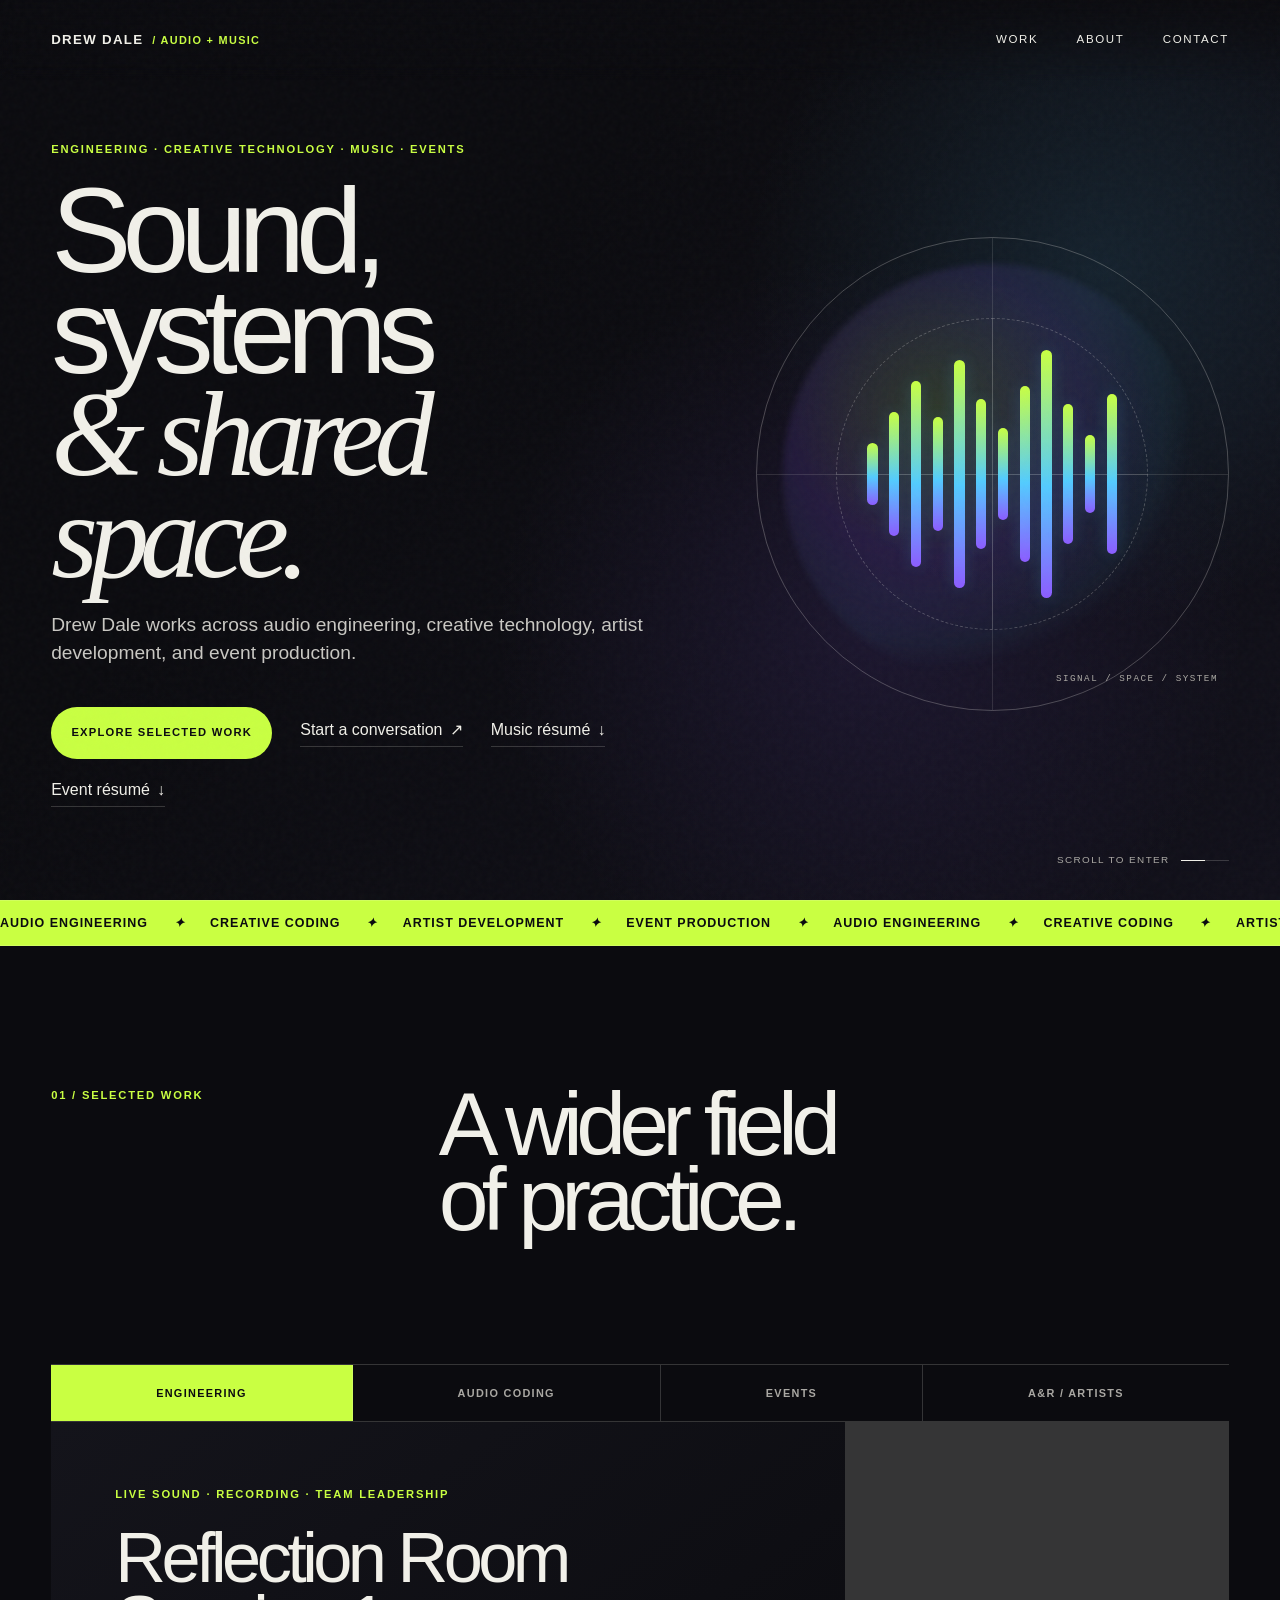
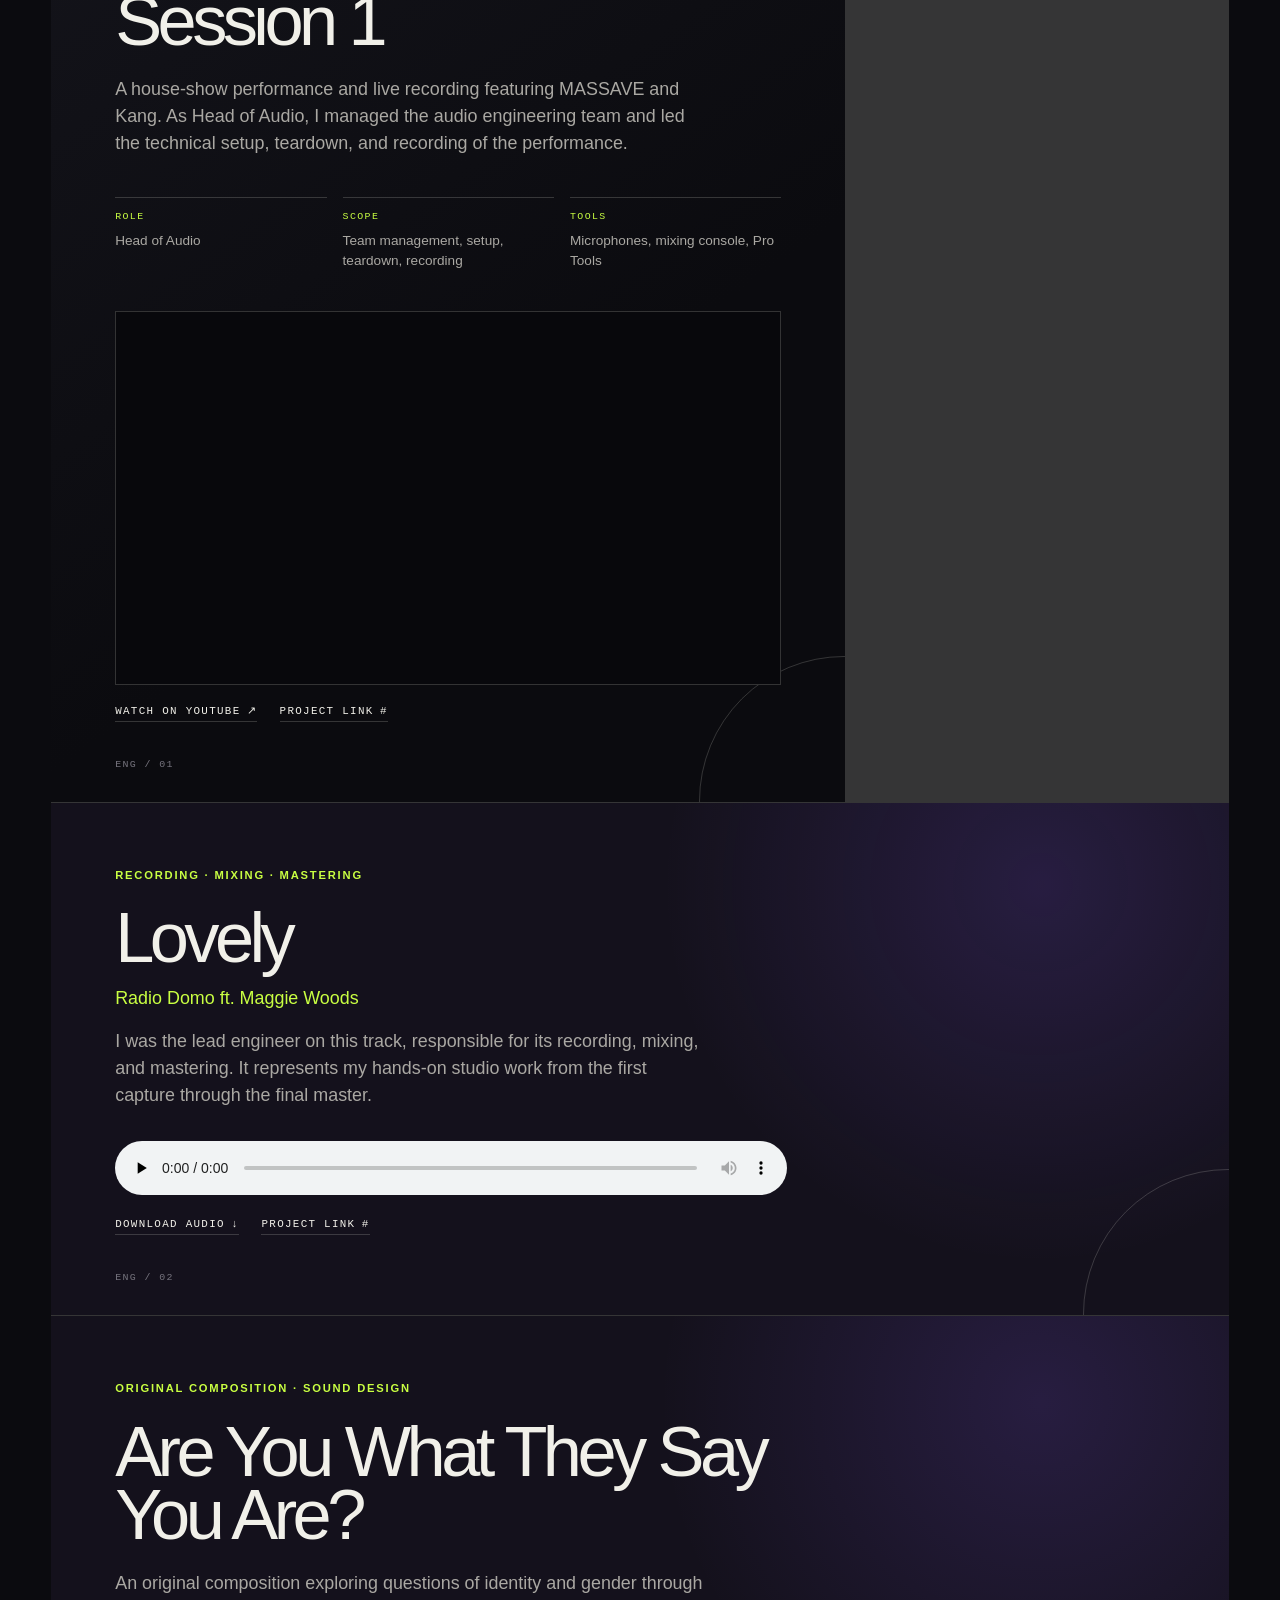
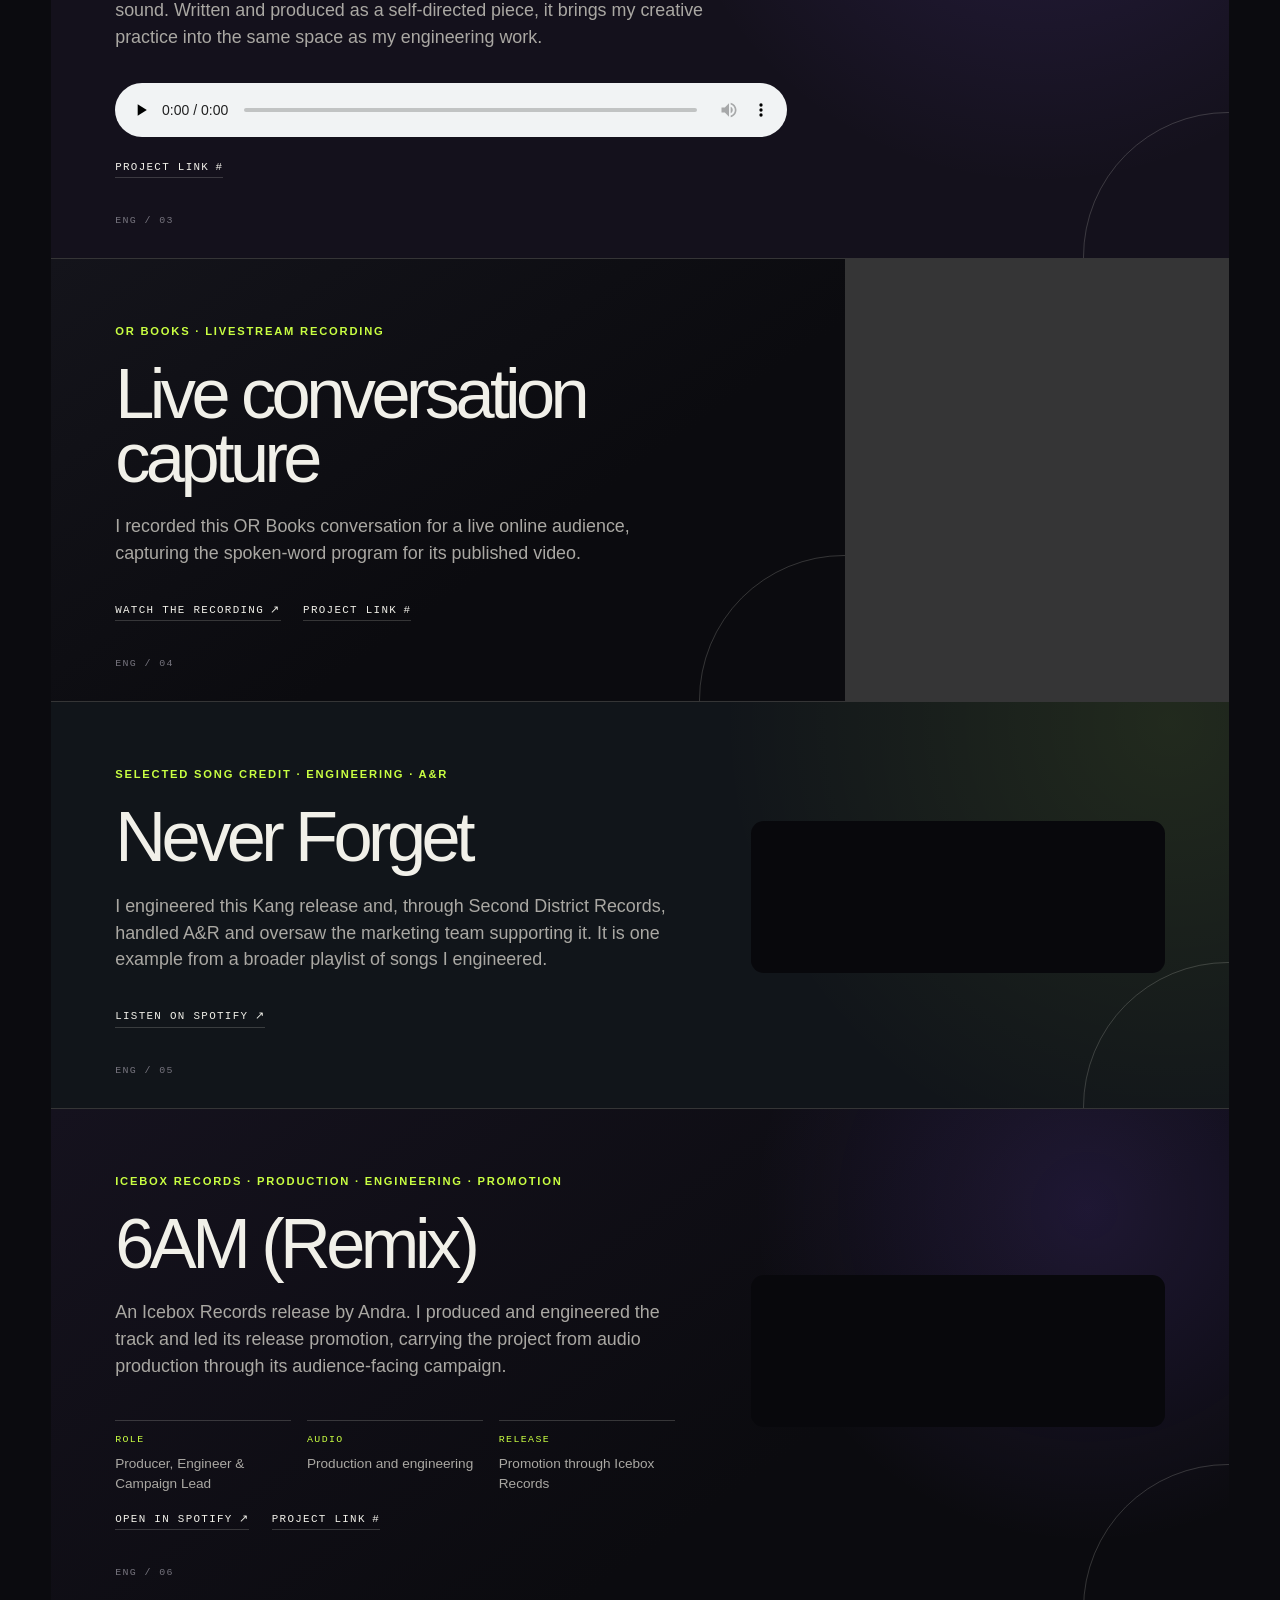
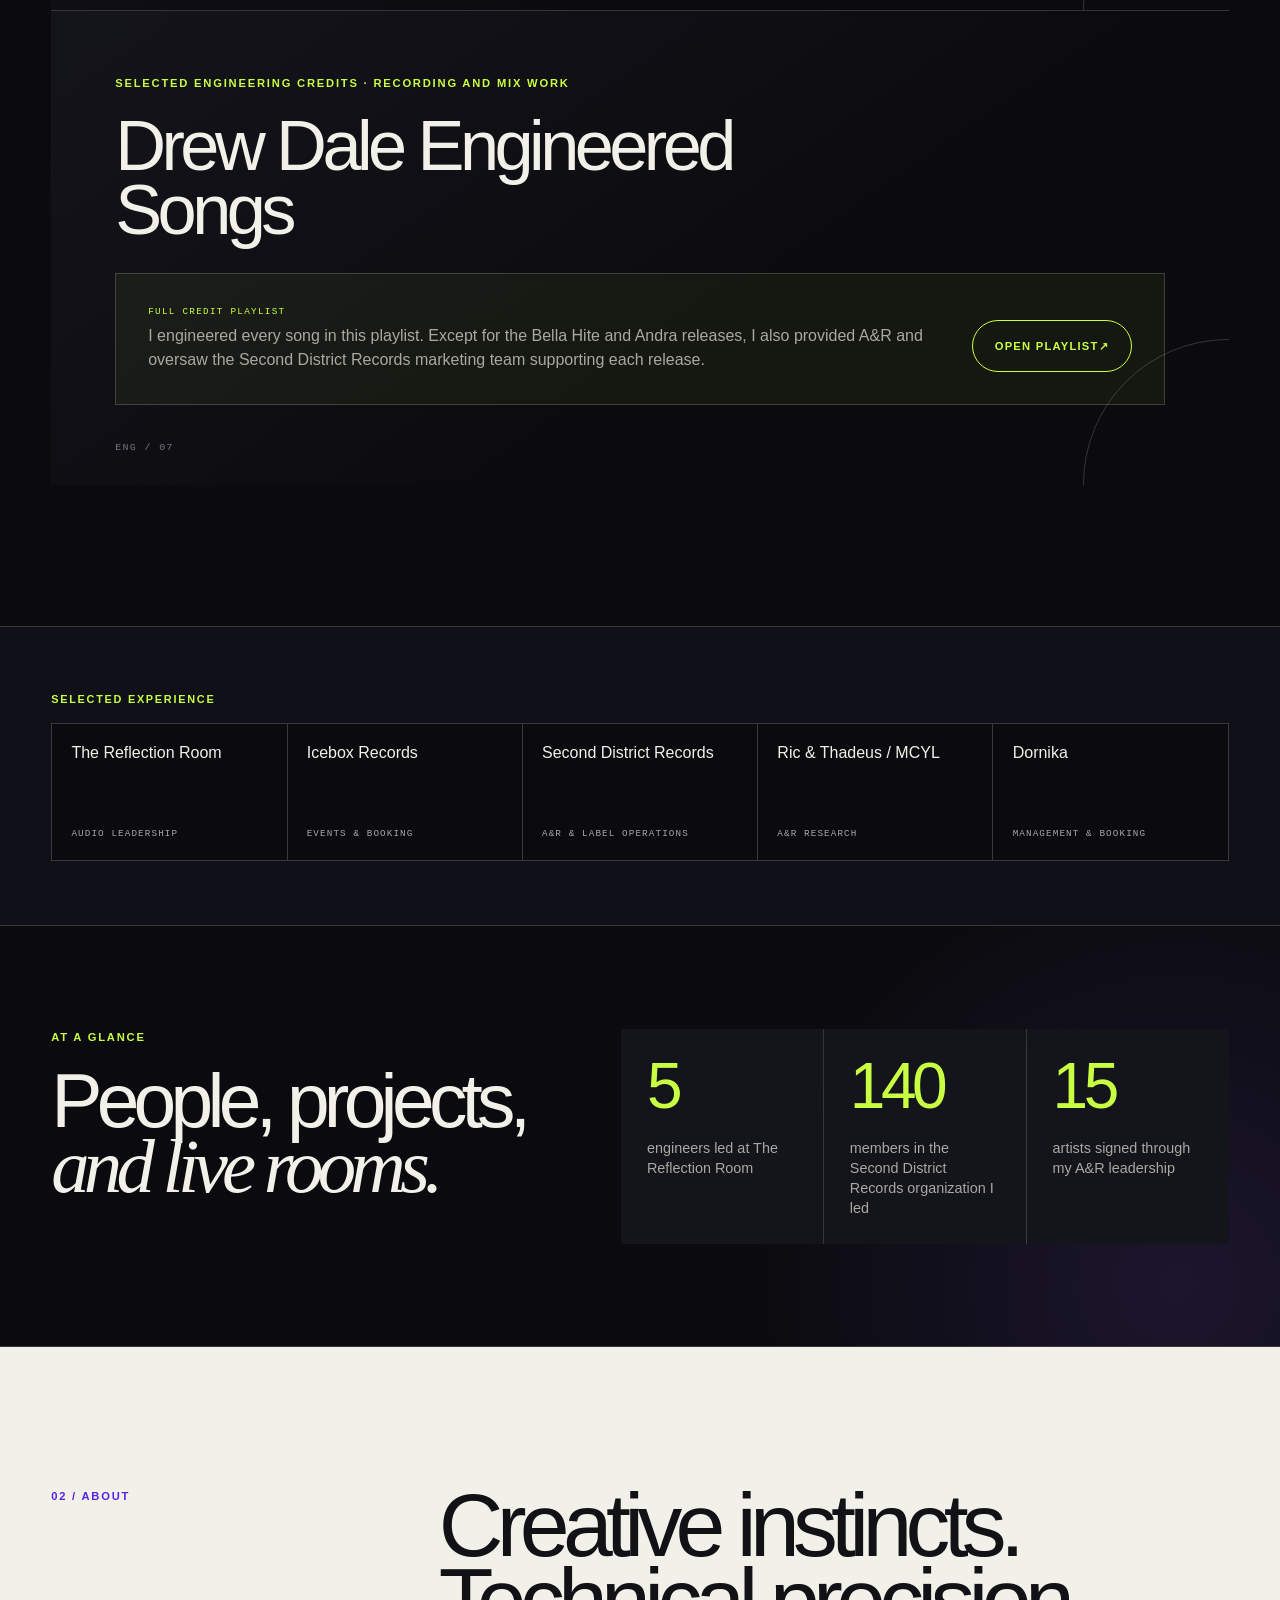
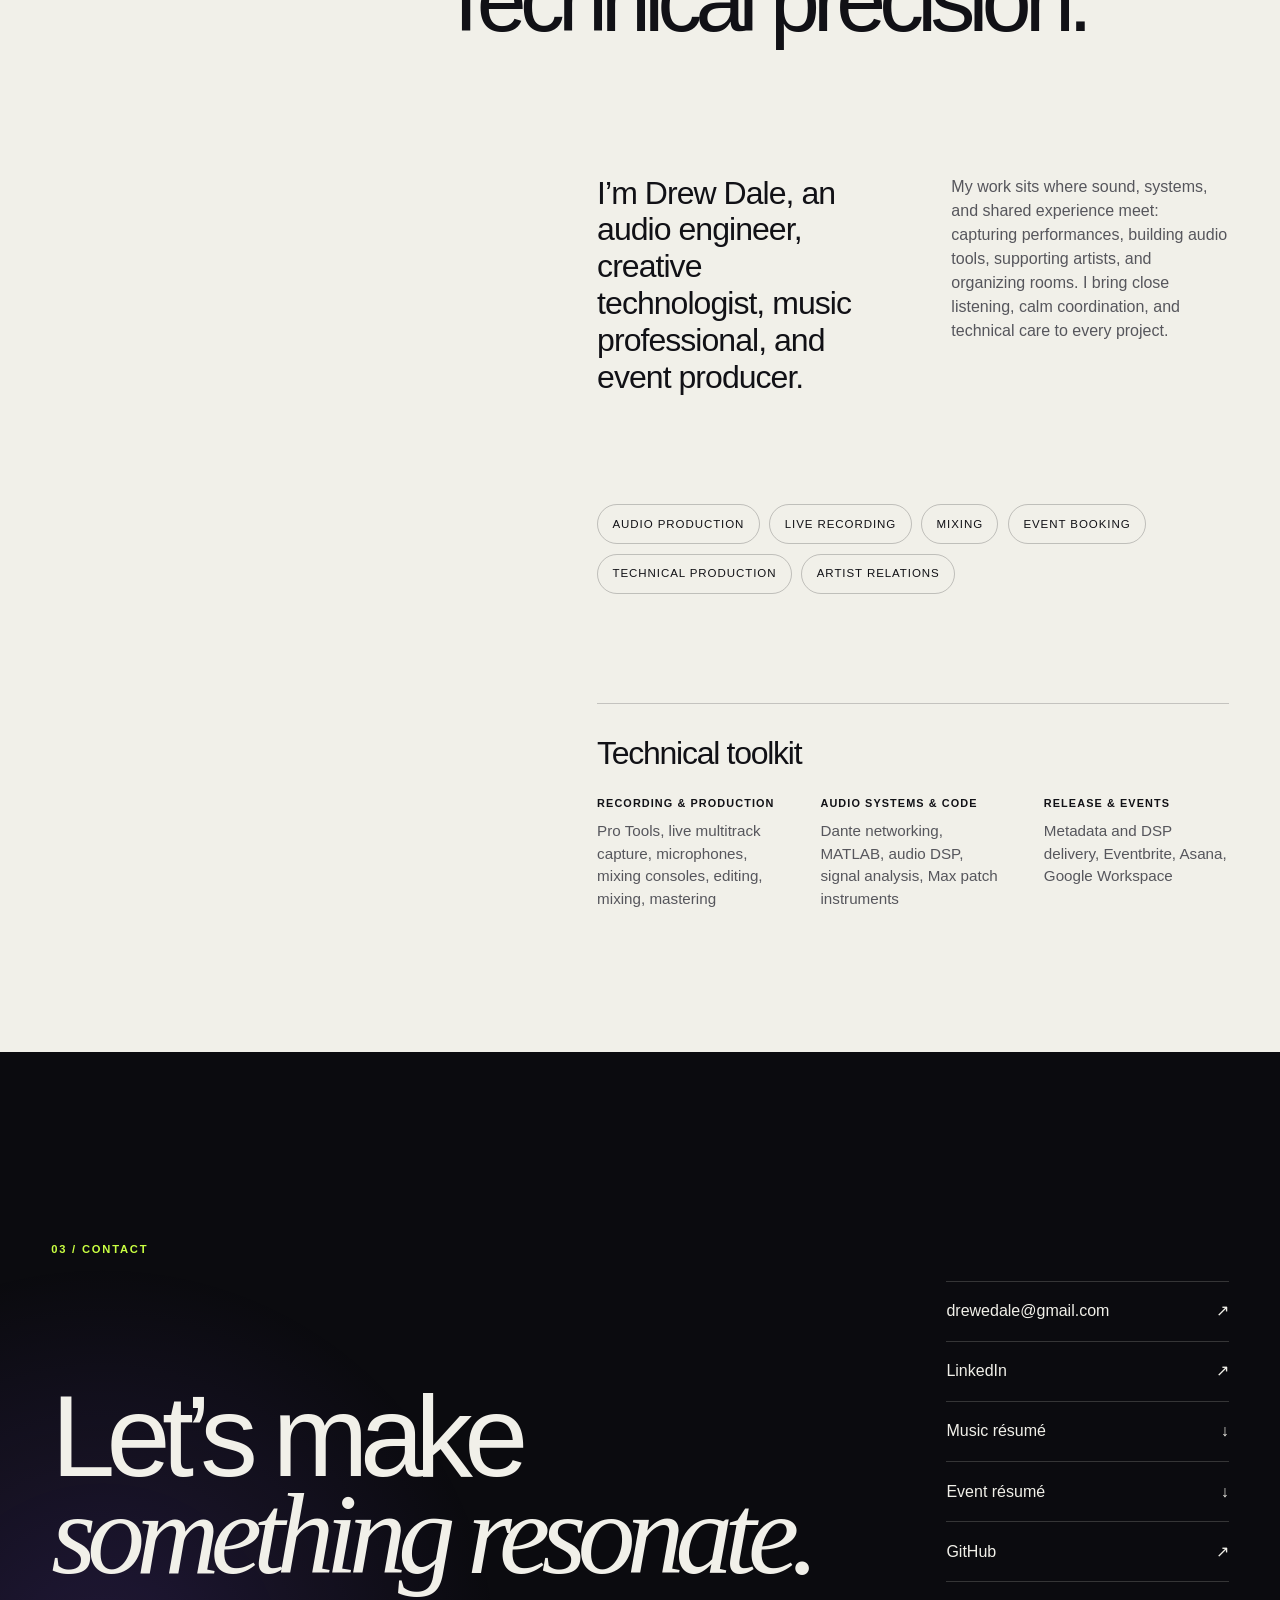
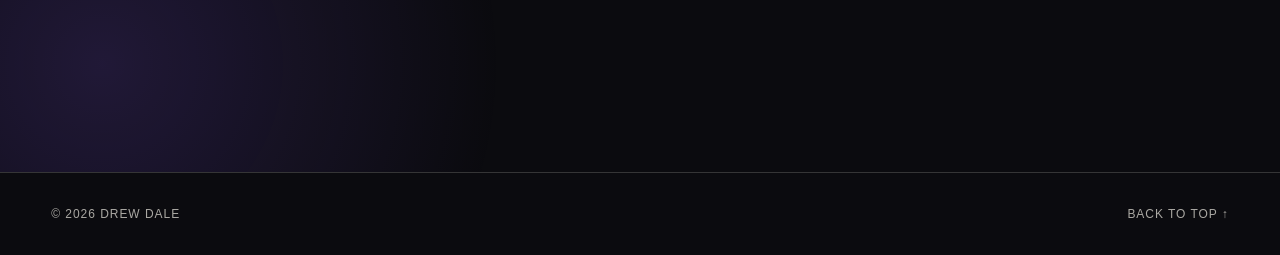
==== index.html @ 5e1ef05a "Feature FUSE Ensemble Max patch and relocate engineering playlist" ====
<!doctype html>
<html lang="en">
<head>
  <meta charset="utf-8">
  <meta name="viewport" content="width=device-width, initial-scale=1">
  <meta name="description" content="Drew Dale is an audio engineer, creative technologist, music professional, and event producer.">
  <meta name="theme-color" content="#0b0b0f">
  <title>Drew Dale — Audio Engineering, Creative Technology & Events</title>
  <link rel="stylesheet" href="style.css?v=9">
  <script src="script.js?v=2" defer></script>
</head>
<body>
  <a class="skip-link" href="#main">Skip to content</a>
  <div class="cursor-glow" aria-hidden="true"></div>

  <header class="site-header">
    <a class="wordmark" href="#top" aria-label="Drew Dale home">
      <span>DREW DALE</span>
      <small>/ AUDIO + MUSIC</small>
    </a>
    <button class="menu-toggle" type="button" aria-expanded="false" aria-controls="site-nav">Menu</button>
    <nav id="site-nav" aria-label="Main navigation">
      <a href="#work">Work</a>
      <a href="#about">About</a>
      <a href="#contact">Contact</a>
    </nav>
  </header>

  <main id="main">
    <section class="hero" id="top" aria-labelledby="hero-title">
      <div class="hero-copy">
        <p class="eyebrow">Engineering · Creative technology · Music · Events</p>
        <h1 id="hero-title">Sound, systems<br><em>& shared space.</em></h1>
        <p class="hero-intro">Drew Dale works across audio engineering, creative technology, artist development, and event production.</p>
        <div class="hero-actions">
          <a class="button button-primary" href="#work">Explore selected work</a>
          <a class="text-link" href="mailto:drewedale@gmail.com">Start a conversation <span aria-hidden="true">↗</span></a>
          <a class="text-link" href="assets/drew-dale-music-resume.pdf" download="Drew_Dale_Music_Resume.pdf">Music résumé <span aria-hidden="true">↓</span></a>
          <a class="text-link" href="assets/drew-dale-event-resume.pdf" download="Drew_Dale_Event_Resume.pdf">Event résumé <span aria-hidden="true">↓</span></a>
        </div>
      </div>

      <div class="hero-art" aria-hidden="true">
        <div class="scope-ring scope-ring-one"></div>
        <div class="scope-ring scope-ring-two"></div>
        <div class="waveform">
          <i style="--h: 24%"></i><i style="--h: 48%"></i><i style="--h: 72%"></i><i style="--h: 44%"></i>
          <i style="--h: 88%"></i><i style="--h: 58%"></i><i style="--h: 36%"></i><i style="--h: 68%"></i>
          <i style="--h: 96%"></i><i style="--h: 54%"></i><i style="--h: 30%"></i><i style="--h: 62%"></i>
        </div>
        <span class="scope-label">SIGNAL / SPACE / SYSTEM</span>
      </div>

      <div class="scroll-cue" aria-hidden="true">
        <span>Scroll to enter</span>
        <i></i>
      </div>
    </section>

    <section class="marquee" aria-label="Areas of practice">
      <div class="marquee-track">
        <span>Audio engineering</span><i>✦</i><span>Creative coding</span><i>✦</i><span>Artist development</span><i>✦</i><span>Event production</span><i>✦</i>
        <span aria-hidden="true">Audio engineering</span><i aria-hidden="true">✦</i><span aria-hidden="true">Creative coding</span><i aria-hidden="true">✦</i><span aria-hidden="true">Artist development</span><i aria-hidden="true">✦</i><span aria-hidden="true">Event production</span><i aria-hidden="true">✦</i>
      </div>
    </section>

    <section class="work section" id="work" aria-labelledby="work-title">
      <div class="section-heading reveal">
        <p class="section-number">01 / Selected work</p>
        <h2 id="work-title">A wider field<br>of practice.</h2>
      </div>

      <div class="work-browser reveal">
        <div class="work-tabs" role="tablist" aria-label="Portfolio categories">
          <button id="tab-engineering" role="tab" aria-selected="true" aria-controls="panel-engineering" tabindex="0" data-tab="engineering">Engineering</button>
          <button id="tab-coding" role="tab" aria-selected="false" aria-controls="panel-coding" tabindex="-1" data-tab="coding">Audio coding</button>
          <button id="tab-events" role="tab" aria-selected="false" aria-controls="panel-events" tabindex="-1" data-tab="events">Events</button>
          <button id="tab-artists" role="tab" aria-selected="false" aria-controls="panel-artists" tabindex="-1" data-tab="artists">A&amp;R / Artists</button>
        </div>

        <div class="work-panels">
          <div class="work-panel is-active" id="panel-engineering" role="tabpanel" aria-labelledby="tab-engineering" data-panel="engineering">
            <article class="work-card work-card-wide reflection-card" id="reflection-room">
              <div class="case-study-copy">
                <p class="project-meta">Live sound · Recording · Team leadership</p>
                <h3>Reflection Room Session 1</h3>
                <p>A house-show performance and live recording featuring MASSAVE and Kang. As Head of Audio, I managed the audio engineering team and led the technical setup, teardown, and recording of the performance.</p>
                <dl class="case-study-details">
                  <div>
                    <dt>Role</dt>
                    <dd>Head of Audio</dd>
                  </div>
                  <div>
                    <dt>Scope</dt>
                    <dd>Team management, setup, teardown, recording</dd>
                  </div>
                  <div>
                    <dt>Tools</dt>
                    <dd>Microphones, mixing console, Pro Tools</dd>
                  </div>
                </dl>
              </div>
              <div class="case-study-video">
                <iframe src="https://www.youtube-nocookie.com/embed/lUkuG640v24" title="Reflection Room Session 1 featuring MASSAVE and Kang" loading="lazy" allow="accelerometer; autoplay; clipboard-write; encrypted-media; gyroscope; picture-in-picture; web-share" referrerpolicy="strict-origin-when-cross-origin" allowfullscreen></iframe>
              </div>
              <div class="case-study-actions">
                <a class="case-study-link" href="https://www.youtube.com/watch?v=lUkuG640v24" target="_blank" rel="noreferrer">Watch on YouTube <span aria-hidden="true">↗</span></a>
                <a class="case-study-link project-permalink" href="#reflection-room">Project link <span aria-hidden="true">#</span></a>
              </div>
              <span class="card-code">ENG / 01</span>
            </article>
            <article class="work-card work-card-wide audio-feature" id="lovely-radio-domo">
              <div class="case-study-copy">
                <p class="project-meta">Recording · Mixing · Mastering</p>
                <h3>Lovely</h3>
                <p class="release-byline">Radio Domo ft. Maggie Woods</p>
                <p>I was the lead engineer on this track, responsible for its recording, mixing, and mastering. It represents my hands-on studio work from the first capture through the final master.</p>
                <audio controls preload="none" aria-label="Listen to Lovely by Radio Domo featuring Maggie Woods">
                  <source src="assets/lovely-radio-domo-ft-maggie-woods.mp3" type="audio/mpeg">
                  Your browser does not support the audio player.
                </audio>
                <div class="case-study-actions">
                  <a class="case-study-link" href="assets/lovely-radio-domo-ft-maggie-woods.mp3" download="Lovely - Radio Domo ft. Maggie Woods.mp3">Download audio <span aria-hidden="true">↓</span></a>
                  <a class="case-study-link project-permalink" href="#lovely-radio-domo">Project link <span aria-hidden="true">#</span></a>
                </div>
              </div>
              <span class="card-code">ENG / 02</span>
            </article>
            <article class="work-card work-card-wide audio-feature" id="are-you-what-they-say-you-are">
              <div class="case-study-copy">
                <p class="project-meta">Original composition · Sound design</p>
                <h3>Are You What They Say You Are?</h3>
                <p>An original composition exploring questions of identity and gender through sound. Written and produced as a self-directed piece, it brings my creative practice into the same space as my engineering work.</p>
                <audio controls preload="none" aria-label="Listen to Are You What They Say You Are?">
                  <source src="assets/are-you-what-they-say-you-are.mp3" type="audio/mpeg">
                  Your browser does not support the audio player.
                </audio>
              </div>
              <a class="case-study-link project-permalink" href="#are-you-what-they-say-you-are">Project link <span aria-hidden="true">#</span></a>
              <span class="card-code">ENG / 03</span>
            </article>
            <article class="work-card work-card-wide talk-card" id="or-books-live-talk">
              <p class="project-meta">OR Books · Livestream recording</p>
              <h3>Live conversation capture</h3>
              <p>I recorded this OR Books conversation for a live online audience, capturing the spoken-word program for its published video.</p>
              <div class="case-study-actions">
                <a class="case-study-link" href="https://www.youtube.com/watch?v=WOtMsjjXmps" target="_blank" rel="noreferrer">Watch the recording <span aria-hidden="true">↗</span></a>
                <a class="case-study-link project-permalink" href="#or-books-live-talk">Project link <span aria-hidden="true">#</span></a>
              </div>
              <span class="card-code">ENG / 04</span>
            </article>
            <article class="work-card work-card-wide release-case-study featured-engineering" id="never-forget-engineering">
              <div class="case-study-copy">
                <p class="project-meta">Selected song credit · Engineering · A&amp;R</p>
                <h3>Never Forget</h3>
                <p>I engineered this Kang release and, through Second District Records, handled A&amp;R and oversaw the marketing team supporting it. It is one example from a broader playlist of songs I engineered.</p>
                <div class="case-study-actions">
                  <a class="case-study-link" href="https://open.spotify.com/album/3JNQ9W77jWBeRXgm2zi19L" target="_blank" rel="noreferrer">Listen on Spotify <span aria-hidden="true">↗</span></a>
                </div>
              </div>
              <div class="release-media">
                <iframe class="spotify-embed" src="https://open.spotify.com/embed/album/3JNQ9W77jWBeRXgm2zi19L?utm_source=generator" title="Spotify player for Never Forget by Kang" width="100%" height="152" loading="lazy" allow="autoplay; clipboard-write; encrypted-media; fullscreen; picture-in-picture" allowfullscreen></iframe>
              </div>
              <span class="card-code">ENG / 05</span>
            </article>
            <article class="work-card work-card-wide release-case-study release-case-study--icebox" id="six-am-remix">
              <div class="case-study-copy">
                <p class="project-meta">Icebox Records · Production · Engineering · Promotion</p>
                <h3>6AM (Remix)</h3>
                <p>An Icebox Records release by Andra. I produced and engineered the track and led its release promotion, carrying the project from audio production through its audience-facing campaign.</p>
                <dl class="case-study-details">
                  <div>
                    <dt>Role</dt>
                    <dd>Producer, Engineer &amp; Campaign Lead</dd>
                  </div>
                  <div>
                    <dt>Audio</dt>
                    <dd>Production and engineering</dd>
                  </div>
                  <div>
                    <dt>Release</dt>
                    <dd>Promotion through Icebox Records</dd>
                  </div>
                </dl>
                <div class="case-study-actions">
                  <a class="case-study-link" href="https://open.spotify.com/track/5sXubuiJsOfsPEKRPsvcjN" target="_blank" rel="noreferrer">Open in Spotify <span aria-hidden="true">↗</span></a>
                  <a class="case-study-link project-permalink" href="#six-am-remix">Project link <span aria-hidden="true">#</span></a>
                </div>
              </div>
              <div class="release-media">
                <iframe class="spotify-embed" src="https://open.spotify.com/embed/track/5sXubuiJsOfsPEKRPsvcjN?utm_source=generator" title="Spotify player for 6AM (Remix) by Andra" width="100%" height="152" loading="lazy" allow="autoplay; clipboard-write; encrypted-media; fullscreen; picture-in-picture" allowfullscreen></iframe>
              </div>
              <span class="card-code">ENG / 06</span>
            </article>
            <article class="work-card work-card-wide playlist-feature" id="engineered-songs-playlist">
              <p class="project-meta">Selected engineering credits · Recording and mix work</p>
              <h3>Drew Dale Engineered Songs</h3>
              <div class="playlist-callout">
                <div>
                  <p class="release-type">Full credit playlist</p>
                  <p>I engineered every song in this playlist. Except for the Bella Hite and Andra releases, I also provided A&amp;R and oversaw the Second District Records marketing team supporting each release.</p>
                </div>
                <a class="button playlist-button" href="https://open.spotify.com/playlist/077dR9E3UKBlMTX1Ym7ZyZ" target="_blank" rel="noreferrer">Open playlist <span aria-hidden="true">↗</span></a>
              </div>
              <span class="card-code">ENG / 07</span>
            </article>
          </div>

          <div class="work-panel" id="panel-coding" role="tabpanel" aria-labelledby="tab-coding" data-panel="coding" hidden>
            <article class="work-card work-card-wide coding-card" id="concatenative-synthesis">
              <p class="project-meta">MATLAB · Digital signal processing · Experimental synthesis</p>
              <h3>Concatenative timbre synthesis</h3>
              <p>A prototype that segments source recordings into grains, compares Bark-spectrum and harmonic-ratio features with a target, then reassembles selected grains with overlap-add. The repository includes the original coursework and a documented revision; the revision has been reviewed but not run in MATLAB.</p>
              <div class="case-study-actions">
                <a class="case-study-link" href="https://github.com/drewedale/concatenative-timbre-synthesis" target="_blank" rel="noreferrer">View repository <span aria-hidden="true">↓</span></a>
                <a class="case-study-link project-permalink" href="#concatenative-synthesis">Project link <span aria-hidden="true">#</span></a>
              </div>
              <span class="card-code">CODE / 01</span>
            </article>
            <article class="work-card coding-secondary" id="matlab-audio-dsp">
              <p class="project-meta">MATLAB · Audio programming</p>
              <h3>Audio DSP experiments</h3>
              <p>Selected coursework functions for tone generation, hard clipping, FFT bin conversion, spectral centroid, and spectral spread, with a small demo using generated audio. Curated educational code, reviewed statically; the repository documents the examples and verification limits.</p>
              <a class="case-study-link" href="https://github.com/drewedale/matlab-audio-dsp-experiments" target="_blank" rel="noreferrer">View repository <span aria-hidden="true">↗</span></a>
              <span class="card-code">CODE / 02</span>
            </article>
            <article class="work-card work-card-wide coding-card max-performance" id="fauna-of-mirrors-iii">
              <div class="case-study-copy">
                <p class="project-meta">Max · Live performance systems · FUSE Ensemble</p>
                <h3>Fauna of Mirrors III</h3>
                <p>I designed a Max patch to extend FUSE Ensemble’s performance. It plays stereo tape to the main outputs while routing a synchronized click track to separate performer headphone outputs, supporting coordinated playback during the piece.</p>
                <dl class="case-study-details">
                  <div><dt>Contribution</dt><dd>Max patch design</dd></div>
                  <div><dt>Playback</dt><dd>Stereo tape and click track</dd></div>
                  <div><dt>Routing</dt><dd>Main stereo plus performer cues</dd></div>
                </dl>
              </div>
              <div class="case-study-video">
                <iframe src="https://www.youtube-nocookie.com/embed/QEQgvjx3O5k" title="Fauna of Mirrors III performed by FUSE Ensemble" loading="lazy" allow="accelerometer; autoplay; clipboard-write; encrypted-media; gyroscope; picture-in-picture; web-share" referrerpolicy="strict-origin-when-cross-origin" allowfullscreen></iframe>
              </div>
              <div class="case-study-actions">
                <a class="case-study-link" href="https://www.youtube.com/watch?v=QEQgvjx3O5k" target="_blank" rel="noreferrer">Watch performance <span aria-hidden="true">↗</span></a>
                <a class="case-study-link project-permalink" href="#fauna-of-mirrors-iii">Project link <span aria-hidden="true">#</span></a>
              </div>
              <span class="card-code">CODE / 03</span>
            </article>
            <article class="work-card coding-secondary" id="max-instruments">
              <p class="project-meta">Max · Interactive audio · Instrument design</p>
              <h3>Max patch instruments</h3>
              <p>I have built several custom instruments in Max, exploring interactive sound generation and performance controls. This work brings my sound design practice into software-based instrument design.</p>
              <span class="card-code">CODE / 04</span>
            </article>
            <article class="work-card coding-secondary coding-github" id="portfolio-source">
              <p class="project-meta">Web · Documentation · GitHub</p>
              <h3>This portfolio</h3>
              <p>The site’s HTML, CSS, and JavaScript are available in my public GitHub repository. It is a lightweight static project built for GitHub Pages.</p>
              <a class="case-study-link" href="https://github.com/drewedale/drewedale.github.io" target="_blank" rel="noreferrer">View repository <span aria-hidden="true">↗</span></a>
              <span class="card-code">CODE / 05</span>
            </article>
          </div>

          <div class="work-panel" id="panel-events" role="tabpanel" aria-labelledby="tab-events" data-panel="events" hidden>
            <article class="work-card work-card-wide event-case-study" id="night-with-dornika">
              <div class="case-study-copy">
                <p class="project-meta">Independent production · Artist management · February 1, 2026</p>
                <h3>A Night with Dornika</h3>
                <p>An independently produced live event at The Sultan Room in Brooklyn, developed through my management and booking work with Dornika. The three-act bill drew approximately 100 attendees. I booked the venue, managed the run of show and artist communications, handled promotion, created props, supported outfit styling, and performed a DJ set.</p>
                <dl class="case-study-details case-study-details--four">
                  <div>
                    <dt>Role</dt>
                    <dd>Producer, Booker &amp; DJ</dd>
                  </div>
                  <div>
                    <dt>Audience</dt>
                    <dd>Approximately 100 attendees</dd>
                  </div>
                  <div>
                    <dt>Lineup</dt>
                    <dd>Three billed acts</dd>
                  </div>
                  <div>
                    <dt>Scope</dt>
                    <dd>Booking, logistics, promotion, creative production</dd>
                  </div>
                </dl>
              </div>
              <div class="event-gallery event-gallery--dornika" aria-label="A Night with Dornika event images">
                <figure class="event-shot event-shot--flyer">
                  <img src="assets/night-with-dornika-flyer.webp" alt="Flyer for A Night with Dornika at The Sultan Room" width="1080" height="1440" loading="lazy" decoding="async">
                </figure>
                <figure class="event-shot event-shot--performance">
                  <img src="assets/night-with-dornika-performance.webp" alt="Dornika and performers onstage beneath green lighting" width="1800" height="1200" loading="lazy" decoding="async">
                </figure>
                <figure class="event-shot event-shot--dj">
                  <img src="assets/night-with-dornika-dj.webp" alt="Drew Dale performing a DJ set at A Night with Dornika" width="1200" height="1797" loading="lazy" decoding="async">
                </figure>
              </div>
              <a class="case-study-link project-permalink" href="#night-with-dornika">Project link <span aria-hidden="true">#</span></a>
              <span class="card-code">EVT / 01</span>
            </article>
            <article class="work-card work-card-wide event-case-study icebox-case-study" id="subzero-sessions">
              <div class="case-study-copy">
                <p class="project-meta">Icebox Records · Booking · Live production</p>
                <h3>Subzero Sessions:<br>Hell Freezing Over</h3>
                <p>A four-act Icebox Records event at Hell Phone that drew approximately 100 attendees. I booked the venue and the full lineup—Andra, ELLHTML., Tonton, and Oscillation B—performed at the event, and managed the logistics from advance planning through show night.</p>
                <dl class="case-study-details case-study-details--four">
                  <div>
                    <dt>Role</dt>
                    <dd>Producer, Booker &amp; Performer</dd>
                  </div>
                  <div>
                    <dt>Audience</dt>
                    <dd>Approximately 100 attendees</dd>
                  </div>
                  <div>
                    <dt>Lineup</dt>
                    <dd>Four billed acts</dd>
                  </div>
                  <div>
                    <dt>Scope</dt>
                    <dd>Venue and artist booking, advance and show logistics</dd>
                  </div>
                </dl>
              </div>
              <div class="event-gallery event-gallery--icebox" aria-label="Subzero Sessions: Hell Freezing Over event images">
                <div class="event-gallery-column">
                  <figure class="event-shot">
                    <img src="assets/icebox-hell-freezing-over-flyer.webp" alt="Flyer for Icebox Records presents Subzero Sessions: Hell Freezing Over at Hell Phone" width="1236" height="1600" loading="lazy" decoding="async">
                  </figure>
                  <figure class="event-shot">
                    <img src="assets/icebox-hell-freezing-over-booth.webp" alt="Drew Dale performing beside another artist under red light" width="1600" height="1600" loading="lazy" decoding="async">
                  </figure>
                </div>
                <div class="event-gallery-column">
                  <figure class="event-shot">
                    <img src="assets/icebox-hell-freezing-over-performance.webp" alt="Performer at Subzero Sessions beneath a disco ball and red lighting" width="844" height="1600" loading="lazy" decoding="async">
                  </figure>
                  <figure class="event-shot">
                    <img src="assets/icebox-hell-freezing-over-room.webp" alt="Audience gathered around the performance area at Hell Phone" width="1800" height="1199" loading="lazy" decoding="async">
                  </figure>
                </div>
                <div class="event-gallery-column">
                  <figure class="event-shot">
                    <img src="assets/icebox-hell-freezing-over-dj.webp" alt="Drew Dale performing a DJ set under red lighting" width="1132" height="1600" loading="lazy" decoding="async">
                  </figure>
                  <figure class="event-shot">
                    <img src="assets/icebox-hell-freezing-over-crowd.webp" alt="Crowd moving through red light during Subzero Sessions" width="1600" height="1600" loading="lazy" decoding="async">
                  </figure>
                </div>
              </div>
              <a class="case-study-link project-permalink" href="#subzero-sessions">Project link <span aria-hidden="true">#</span></a>
              <span class="card-code">EVT / 02</span>
            </article>
          </div>

          <div class="work-panel" id="panel-artists" role="tabpanel" aria-labelledby="tab-artists" data-panel="artists" hidden>
            <article class="work-card work-card-wide">
              <p class="project-meta">A&amp;R · Research · Release support</p>
              <h3>Ric &amp; Thadeus / MCYL</h3>
              <p>Music and collaborator research, artist outreach, metadata, marketing support, and delivery to streaming platforms for independent hip-hop artists.</p>
              <span class="card-code">A&amp;R / 01</span>
            </article>
            <article class="work-card">
              <p class="project-meta">Management · Booking · Live strategy</p>
              <h3>Dornika</h3>
              <p>Ongoing management and booking support shaped around Dornika’s creative direction, including venue outreach, live-event production, artist communication, and promotion.</p>
              <span class="card-code">ART / 02</span>
            </article>
            <article class="work-card work-card-wide release-case-study release-case-study--collection" id="second-district-releases">
              <div class="case-study-copy">
                <p class="project-meta">Second District Records · Label leadership · A&amp;R</p>
                <h3>Selected release projects</h3>
                <p>I managed the engineering, A&amp;R, and marketing teams that helped bring these projects to release through Second District Records. The label worked with artists through non-exclusive student-label agreements, so current streaming label metadata may differ from the original release partnership.</p>
                <dl class="case-study-details">
                  <div>
                    <dt>Role</dt>
                    <dd>President &amp; Head of A&amp;R</dd>
                  </div>
                  <div>
                    <dt>Teams</dt>
                    <dd>Engineering, A&amp;R, and marketing</dd>
                  </div>
                  <div>
                    <dt>Support</dt>
                    <dd>Project development and release execution</dd>
                  </div>
                </dl>
              </div>
              <div class="release-grid" aria-label="Second District Records selected releases">
                <article class="release-item">
                  <div class="release-item-heading">
                    <div>
                      <p class="release-type">Single</p>
                      <h4>Never Forget</h4>
                    </div>
                    <span>Kang</span>
                  </div>
                  <iframe class="spotify-embed" src="https://open.spotify.com/embed/album/3JNQ9W77jWBeRXgm2zi19L?utm_source=generator" title="Spotify player for Never Forget by Kang" width="100%" height="152" loading="lazy" allow="autoplay; clipboard-write; encrypted-media; fullscreen; picture-in-picture" allowfullscreen></iframe>
                  <a class="release-link" href="https://open.spotify.com/album/3JNQ9W77jWBeRXgm2zi19L" target="_blank" rel="noreferrer">Open in Spotify <span aria-hidden="true">↗</span></a>
                </article>
                <article class="release-item">
                  <div class="release-item-heading">
                    <div>
                      <p class="release-type">Single</p>
                      <h4>Microdose</h4>
                    </div>
                    <span>Jackson Laird</span>
                  </div>
                  <iframe class="spotify-embed" src="https://open.spotify.com/embed/track/2AFwAqheImJxyzIu8Dv0vE?utm_source=generator" title="Spotify player for Microdose by Jackson Laird" width="100%" height="152" loading="lazy" allow="autoplay; clipboard-write; encrypted-media; fullscreen; picture-in-picture" allowfullscreen></iframe>
                  <a class="release-link" href="https://open.spotify.com/track/2AFwAqheImJxyzIu8Dv0vE" target="_blank" rel="noreferrer">Open in Spotify <span aria-hidden="true">↗</span></a>
                </article>
              </div>
              <a class="case-study-link project-permalink" href="#second-district-releases">Project link <span aria-hidden="true">#</span></a>
              <span class="card-code">A&amp;R / 03</span>
            </article>
          </div>

        </div>
      </div>
    </section>

    <section class="experience-strip" aria-label="Selected experience">
      <p class="experience-label">Selected experience</p>
      <ul class="experience-list">
        <li><strong>The Reflection Room</strong><span>Audio leadership</span></li>
        <li><strong>Icebox Records</strong><span>Events &amp; booking</span></li>
        <li><strong>Second District Records</strong><span>A&amp;R &amp; label operations</span></li>
        <li><strong>Ric &amp; Thadeus / MCYL</strong><span>A&amp;R research</span></li>
        <li><strong>Dornika</strong><span>Management &amp; booking</span></li>
      </ul>
    </section>

    <section class="leadership-strip" aria-labelledby="leadership-title">
      <div class="leadership-heading">
        <p class="section-number">At a glance</p>
        <h2 id="leadership-title">People, projects,<br><em>and live rooms.</em></h2>
      </div>
      <dl class="leadership-stats">
        <div><dt>5</dt><dd>engineers led at The Reflection Room</dd></div>
        <div><dt>140</dt><dd>members in the Second District Records organization I led</dd></div>
        <div><dt>15</dt><dd>artists signed through my A&amp;R leadership</dd></div>
      </dl>
    </section>

    <section class="about section" id="about" aria-labelledby="about-title">
      <div class="about-grid">
        <div class="section-heading reveal">
          <p class="section-number">02 / About</p>
          <h2 id="about-title">Creative instincts.<br>Technical precision.</h2>
        </div>
        <div class="about-copy reveal">
          <p class="lead">I’m Drew Dale, an audio engineer, creative technologist, music professional, and event producer.</p>
          <p>My work sits where sound, systems, and shared experience meet: capturing performances, building audio tools, supporting artists, and organizing rooms. I bring close listening, calm coordination, and technical care to every project.</p>
          <div class="capabilities" aria-label="Capabilities">
            <span>Audio production</span>
            <span>Live recording</span>
            <span>Mixing</span>
            <span>Event booking</span>
            <span>Technical production</span>
            <span>Artist relations</span>
          </div>
          <div class="toolkit">
            <h3>Technical toolkit</h3>
            <dl>
              <div><dt>Recording &amp; production</dt><dd>Pro Tools, live multitrack capture, microphones, mixing consoles, editing, mixing, mastering</dd></div>
              <div><dt>Audio systems &amp; code</dt><dd>Dante networking, MATLAB, audio DSP, signal analysis, Max patch instruments</dd></div>
              <div><dt>Release &amp; events</dt><dd>Metadata and DSP delivery, Eventbrite, Asana, Google Workspace</dd></div>
            </dl>
          </div>
        </div>
      </div>
    </section>

    <section class="contact section" id="contact" aria-labelledby="contact-title">
      <p class="section-number reveal">03 / Contact</p>
      <div class="contact-layout reveal">
        <h2 id="contact-title">Let’s make<br><em>something resonate.</em></h2>
        <div class="contact-links">
          <a href="mailto:drewedale@gmail.com">drewedale@gmail.com <span aria-hidden="true">↗</span></a>
          <a href="https://www.linkedin.com/in/drew-dale-66a91a196/" target="_blank" rel="noreferrer">LinkedIn <span aria-hidden="true">↗</span></a>
          <a href="assets/drew-dale-music-resume.pdf" download="Drew_Dale_Music_Resume.pdf">Music résumé <span aria-hidden="true">↓</span></a>
          <a href="assets/drew-dale-event-resume.pdf" download="Drew_Dale_Event_Resume.pdf">Event résumé <span aria-hidden="true">↓</span></a>
          <a href="https://github.com/drewedale" target="_blank" rel="noreferrer">GitHub <span aria-hidden="true">↗</span></a>
        </div>
      </div>
    </section>
  </main>

  <footer>
    <p>© <span id="year">2026</span> Drew Dale</p>
    <a href="#top">Back to top ↑</a>
  </footer>
</body>
</html>
---- style.css ----
:root {
  --ink: #f1f0e9;
  --muted: #aaa8a3;
  --paper: #0b0b0f;
  --panel: #121219;
  --line: rgba(241, 240, 233, 0.18);
  --acid: #c9ff42;
  --violet: #8c5cff;
  --blue: #53ccff;
  --pad: clamp(1.25rem, 4vw, 4rem);
  --radius: 1.5rem;
}

* { box-sizing: border-box; }
html { scroll-behavior: smooth; }
body {
  margin: 0;
  background: var(--paper);
  color: var(--ink);
  font-family: "Helvetica Neue", Helvetica, Arial, sans-serif;
  font-size: 16px;
  line-height: 1.5;
  overflow-x: hidden;
}

body::before {
  content: "";
  position: fixed;
  inset: 0;
  pointer-events: none;
  z-index: 20;
  opacity: 0.035;
  background-image: url("data:image/svg+xml,%3Csvg viewBox='0 0 180 180' xmlns='http://www.w3.org/2000/svg'%3E%3Cfilter id='n'%3E%3CfeTurbulence type='fractalNoise' baseFrequency='.9' numOctaves='3' stitchTiles='stitch'/%3E%3C/filter%3E%3Crect width='100%25' height='100%25' filter='url(%23n)' opacity='.8'/%3E%3C/svg%3E");
}

a { color: inherit; }
img { display: block; max-width: 100%; }
button { font: inherit; }
::selection { background: var(--acid); color: #0b0b0f; }

.skip-link {
  position: fixed;
  top: 0.5rem;
  left: 0.5rem;
  z-index: 100;
  padding: 0.75rem 1rem;
  background: var(--acid);
  color: #000;
  transform: translateY(-150%);
}
.skip-link:focus { transform: none; }

.cursor-glow {
  position: fixed;
  width: 26rem;
  aspect-ratio: 1;
  border-radius: 50%;
  pointer-events: none;
  z-index: -1;
  background: radial-gradient(circle, rgba(140, 92, 255, 0.15), transparent 66%);
  transform: translate(-50%, -50%);
  transition: opacity 0.2s;
}

.site-header {
  position: fixed;
  inset: 0 0 auto 0;
  z-index: 10;
  display: flex;
  align-items: center;
  justify-content: space-between;
  height: 5rem;
  padding: 0 var(--pad);
  background: linear-gradient(to bottom, rgba(11, 11, 15, 0.92), rgba(11, 11, 15, 0));
  backdrop-filter: blur(8px);
}

.wordmark {
  display: flex;
  align-items: baseline;
  gap: 0.55rem;
  text-decoration: none;
  font-size: 0.83rem;
  font-weight: 700;
  letter-spacing: 0.1em;
}
.wordmark small { color: var(--acid); font-size: 0.68rem; }

nav { display: flex; gap: clamp(1.2rem, 3vw, 3rem); }
nav a,
.menu-toggle {
  border: 0;
  background: none;
  color: var(--ink);
  text-decoration: none;
  text-transform: uppercase;
  font-size: 0.72rem;
  letter-spacing: 0.14em;
}
nav a { position: relative; }
nav a::after {
  content: "";
  position: absolute;
  left: 0;
  right: 100%;
  bottom: -0.25rem;
  height: 1px;
  background: var(--acid);
  transition: right 0.25s ease;
}
nav a:hover::after,
nav a:focus-visible::after { right: 0; }
.menu-toggle { display: none; }

.hero {
  position: relative;
  min-height: 100svh;
  display: grid;
  grid-template-columns: minmax(0, 1.15fr) minmax(18rem, 0.85fr);
  align-items: center;
  gap: clamp(2rem, 5vw, 6rem);
  padding: 8rem var(--pad) 5rem;
  isolation: isolate;
}
.hero::before {
  content: "";
  position: absolute;
  inset: 0;
  z-index: -2;
  background:
    radial-gradient(circle at 86% 30%, rgba(83, 204, 255, 0.11), transparent 28%),
    radial-gradient(circle at 68% 70%, rgba(140, 92, 255, 0.11), transparent 35%),
    linear-gradient(135deg, #0b0b0f 35%, #11101a 100%);
}

.eyebrow,
.section-number,
.project-meta {
  margin: 0 0 1.4rem;
  color: var(--acid);
  text-transform: uppercase;
  letter-spacing: 0.16em;
  font-size: 0.7rem;
  font-weight: 700;
}

h1, h2, h3, p { margin-top: 0; }
h1,
h2 {
  margin-bottom: 1.5rem;
  font-size: clamp(3.8rem, 9.4vw, 9.3rem);
  line-height: 0.84;
  letter-spacing: -0.075em;
  font-weight: 500;
}
h1 em,
h2 em {
  font-family: Georgia, "Times New Roman", serif;
  font-weight: 400;
}
.hero-intro {
  max-width: 38rem;
  color: #c9c8c3;
  font-size: clamp(1rem, 1.5vw, 1.28rem);
}
.hero-intro strong { color: var(--ink); }
.hero-actions { display: flex; flex-wrap: wrap; align-items: center; gap: 1.2rem 1.75rem; margin-top: 2.4rem; }

.button {
  display: inline-flex;
  align-items: center;
  justify-content: center;
  min-height: 3.25rem;
  padding: 0.75rem 1.2rem;
  border: 1px solid transparent;
  border-radius: 999px;
  text-decoration: none;
  text-transform: uppercase;
  letter-spacing: 0.11em;
  font-size: 0.7rem;
  font-weight: 800;
}
.button-primary { background: var(--acid); color: #0b0b0f; }
.button-primary:hover { background: var(--ink); }
.text-link {
  display: inline-flex;
  gap: 0.45rem;
  align-items: center;
  text-decoration: none;
  border-bottom: 1px solid var(--line);
  padding-bottom: 0.25rem;
}
.text-link span { transition: transform 0.2s ease; }
.text-link:hover span { transform: translate(0.18rem, -0.18rem); }

.hero-art {
  position: relative;
  display: grid;
  place-items: center;
  width: min(38rem, 42vw);
  aspect-ratio: 1;
  justify-self: center;
}
.hero-art::before {
  content: "";
  position: absolute;
  inset: 11%;
  border-radius: 50%;
  background: radial-gradient(circle at 36% 35%, rgba(201, 255, 66, 0.14), rgba(140, 92, 255, 0.12) 38%, rgba(83, 204, 255, 0.05) 60%, transparent 68%);
  filter: blur(3px);
}
.scope-ring {
  position: absolute;
  border: 1px solid rgba(241, 240, 233, 0.25);
  border-radius: 50%;
}
.scope-ring::before,
.scope-ring::after {
  content: "";
  position: absolute;
  background: rgba(241, 240, 233, 0.12);
}
.scope-ring::before { left: 50%; top: 0; bottom: 0; width: 1px; }
.scope-ring::after { top: 50%; left: 0; right: 0; height: 1px; }
.scope-ring-one { inset: 6%; animation: spin 22s linear infinite; }
.scope-ring-two { inset: 21%; border-style: dashed; animation: spin-reverse 16s linear infinite; }
.waveform {
  position: relative;
  z-index: 2;
  display: flex;
  align-items: center;
  justify-content: center;
  gap: clamp(0.35rem, 0.9vw, 0.75rem);
  width: 76%;
  height: 48%;
}
.waveform i {
  width: clamp(0.35rem, 0.8vw, 0.65rem);
  height: var(--h);
  border-radius: 999px;
  background: linear-gradient(to bottom, var(--acid), var(--blue) 55%, var(--violet));
  box-shadow: 0 0 1rem rgba(83, 204, 255, 0.18);
  transform-origin: center;
  animation: level 2.2s ease-in-out infinite alternate;
}
.waveform i:nth-child(2n) { animation-delay: -0.7s; }
.waveform i:nth-child(3n) { animation-delay: -1.3s; }
.scope-label {
  position: absolute;
  right: 8%;
  bottom: 11%;
  color: var(--muted);
  font: 0.58rem/1.2 ui-monospace, SFMono-Regular, Menlo, monospace;
  letter-spacing: 0.16em;
}
.orbit {
  position: absolute;
  inset: 6%;
  border: 1px solid rgba(241, 240, 233, 0.23);
  border-radius: 50%;
}
.orbit::after {
  content: "";
  position: absolute;
  width: 0.55rem;
  aspect-ratio: 1;
  border-radius: 50%;
  background: var(--acid);
  box-shadow: 0 0 1rem var(--acid);
  left: calc(50% - 0.275rem);
  top: -0.275rem;
}
.orbit-one { animation: spin 13s linear infinite; }
.orbit-two { inset: 18%; transform: rotate(62deg); animation: spin-reverse 9s linear infinite; }
.orbit-two::after { background: var(--blue); box-shadow: 0 0 1rem var(--blue); }
.signal {
  position: absolute;
  width: 1px;
  height: 20%;
  background: linear-gradient(transparent, var(--violet), transparent);
}
.signal-one { left: 12%; top: 18%; transform: rotate(-35deg); }
.signal-two { right: 7%; bottom: 18%; transform: rotate(40deg); }

.scroll-cue {
  position: absolute;
  right: var(--pad);
  bottom: 2rem;
  display: flex;
  align-items: center;
  gap: 0.7rem;
  color: var(--muted);
  text-transform: uppercase;
  letter-spacing: 0.14em;
  font-size: 0.62rem;
}
.scroll-cue i { width: 3rem; height: 1px; background: var(--line); overflow: hidden; }
.scroll-cue i::after { content: ""; display: block; width: 50%; height: 100%; background: var(--ink); animation: cue 2s ease infinite; }

.marquee { overflow: hidden; border-block: 1px solid var(--line); background: var(--acid); color: #0b0b0f; }
.marquee-track {
  display: flex;
  width: max-content;
  gap: 1.6rem;
  align-items: center;
  padding: 0.8rem 0;
  text-transform: uppercase;
  letter-spacing: 0.08em;
  font-size: 0.78rem;
  font-weight: 800;
  animation: marquee 24s linear infinite;
}

.section { padding: clamp(6rem, 11vw, 10rem) var(--pad); }
.section-heading { display: grid; grid-template-columns: minmax(10rem, 0.45fr) 1fr; gap: 2rem; align-items: start; margin-bottom: clamp(4rem, 8vw, 8rem); }
.section-heading h2 { font-size: clamp(3rem, 7vw, 7rem); }

.project-list { border-top: 1px solid var(--line); }
.project {
  display: grid;
  grid-template-columns: 0.2fr 1fr 0.55fr;
  gap: 2rem;
  align-items: center;
  min-height: 25rem;
  padding: 3rem 0;
  border-bottom: 1px solid var(--line);
}
.project-featured { grid-template-columns: minmax(18rem, 0.9fr) 1fr; gap: clamp(2rem, 6vw, 7rem); min-height: 38rem; }
.project-visual {
  position: relative;
  display: grid;
  place-items: center;
  min-height: 31rem;
  overflow: hidden;
  border-radius: var(--radius);
  background:
    linear-gradient(135deg, rgba(201, 255, 66, 0.2), transparent 40%),
    radial-gradient(circle at 70% 75%, #5f3eae, transparent 45%),
    #181923;
}
.project-visual::after {
  content: "";
  position: absolute;
  inset: 1rem;
  border: 1px solid rgba(255, 255, 255, 0.2);
  border-radius: calc(var(--radius) - 0.5rem);
}
.project-visual img { position: relative; z-index: 2; width: min(70%, 23rem); transform: rotate(-5deg); transition: transform 0.6s cubic-bezier(.2,.8,.2,1); }
.project-visual:hover img { transform: rotate(2deg) scale(1.04); }
.project-visual span { position: absolute; z-index: 3; left: 2rem; bottom: 1.8rem; text-transform: uppercase; letter-spacing: 0.14em; font-size: 0.62rem; }
.mini-disc { position: absolute; width: 80%; aspect-ratio: 1; border-radius: 50%; border: 1px solid rgba(255,255,255,.2); box-shadow: inset 0 0 5rem rgba(83,204,255,.12); }
.project-copy { max-width: 42rem; }
.project-copy h3 { margin-bottom: 1.2rem; font-size: clamp(2.2rem, 4vw, 4.4rem); line-height: 0.95; letter-spacing: -0.055em; font-weight: 500; }
.project-copy > p:not(.project-meta) { color: var(--muted); font-size: clamp(1rem, 1.4vw, 1.22rem); }
.project-index { align-self: start; color: var(--muted); font-size: 0.72rem; }
.project-mark { justify-self: end; color: transparent; -webkit-text-stroke: 1px rgba(241, 240, 233, 0.4); font-size: clamp(3rem, 6vw, 6.2rem); line-height: 0.75; letter-spacing: -0.07em; font-weight: 900; text-align: right; }

.work-browser { border-top: 1px solid var(--line); }
.work-tabs {
  display: flex;
  gap: 0;
  overflow-x: auto;
  border-bottom: 1px solid var(--line);
  scrollbar-width: thin;
}
.work-tabs button {
  flex: 1 0 auto;
  min-width: 9rem;
  padding: 1.25rem 1rem;
  border: 0;
  border-right: 1px solid var(--line);
  background: transparent;
  color: var(--muted);
  cursor: pointer;
  text-transform: uppercase;
  letter-spacing: 0.12em;
  font-size: 0.68rem;
  font-weight: 700;
  transition: background 0.2s ease, color 0.2s ease;
}
.work-tabs button:last-child { border-right: 0; }
.work-tabs button:hover { color: var(--ink); }
.work-tabs button[aria-selected="true"] { background: var(--acid); color: #0b0b0f; }
.work-tabs button:focus-visible { outline: 2px solid var(--blue); outline-offset: -3px; }

.work-panels { min-height: 34rem; }
.work-panel {
  display: grid;
  grid-template-columns: minmax(0, 1.35fr) minmax(16rem, 0.65fr);
  gap: 1px;
  background: var(--line);
}
.work-panel[hidden] { display: none; }
.work-card {
  position: relative;
  min-height: 32rem;
  padding: clamp(2rem, 5vw, 4.5rem);
  background: var(--paper);
  overflow: hidden;
}
.work-card::before {
  content: "";
  position: absolute;
  width: 18rem;
  aspect-ratio: 1;
  right: -9rem;
  bottom: -9rem;
  border: 1px solid var(--line);
  border-radius: 50%;
}
.work-card-wide { background: linear-gradient(145deg, #14141b, var(--paper) 62%); }
.work-card h3 { max-width: 44rem; margin: 0 0 1.5rem; font-size: clamp(2.7rem, 5.5vw, 6rem); line-height: 0.9; letter-spacing: -0.065em; font-weight: 500; }
.work-card > p:not(.project-meta),
.work-card > div > p:not(.project-meta) { max-width: 37rem; color: var(--muted); font-size: clamp(1rem, 1.4vw, 1.2rem); }
.card-code {
  position: absolute;
  left: clamp(2rem, 5vw, 4.5rem);
  bottom: 2rem;
  color: #77757f;
  font: 0.62rem/1 ui-monospace, SFMono-Regular, Menlo, monospace;
  letter-spacing: 0.14em;
}
.reflection-card {
  display: flex;
  flex-direction: column;
  min-height: 44rem;
  padding-bottom: 5rem;
}
.case-study-copy { position: relative; z-index: 1; }
.case-study-details {
  display: grid;
  grid-template-columns: repeat(3, minmax(0, 1fr));
  gap: 1rem;
  margin: 2.5rem 0 0;
}
.case-study-details--four { grid-template-columns: repeat(4, minmax(0, 1fr)); }
.case-study-details > div {
  padding-top: .8rem;
  border-top: 1px solid var(--line);
}
.case-study-details dt {
  color: var(--acid);
  text-transform: uppercase;
  font: .62rem/1.2 ui-monospace, SFMono-Regular, Menlo, monospace;
  letter-spacing: .14em;
}
.case-study-details dd {
  margin: .55rem 0 0;
  color: var(--muted);
  font-size: .85rem;
  line-height: 1.45;
}
.case-study-video {
  position: relative;
  z-index: 1;
  aspect-ratio: 16 / 9;
  margin-top: 2.5rem;
  overflow: hidden;
  border: 1px solid var(--line);
  background: #08080c;
}
.case-study-video iframe {
  width: 100%;
  height: 100%;
  border: 0;
}
.case-study-link {
  position: relative;
  z-index: 1;
  display: inline-flex;
  align-items: center;
  gap: .4rem;
  align-self: flex-start;
  margin-top: 1.2rem;
  padding-bottom: .2rem;
  border-bottom: 1px solid var(--line);
  color: var(--ink);
  text-decoration: none;
  text-transform: uppercase;
  font: .68rem/1.2 ui-monospace, SFMono-Regular, Menlo, monospace;
  letter-spacing: .12em;
}
.case-study-link:hover,
.case-study-link:focus-visible { color: var(--acid); }
.case-study-actions {
  position: relative;
  z-index: 1;
  display: flex;
  flex-wrap: wrap;
  gap: 1.4rem;
}
.case-study-actions .case-study-link { margin-top: 1.2rem; }
.project-permalink { margin-top: 1.5rem; }
.work-card[id] { scroll-margin-top: 6rem; }
.event-case-study {
  grid-column: 1 / -1;
  min-height: 0;
  padding-bottom: 5rem;
}
.event-case-study .case-study-copy { max-width: 68rem; }
.event-gallery {
  position: relative;
  z-index: 1;
  display: grid;
  gap: clamp(.65rem, 1.2vw, 1rem);
  margin-top: 3rem;
  align-items: center;
}
.event-gallery--dornika {
  grid-template-columns: minmax(0, .75fr) minmax(0, 1.13fr) minmax(0, .67fr);
}
.event-gallery--icebox {
  grid-template-columns: minmax(0, 1.1fr) minmax(0, 1fr) minmax(0, 1.06fr);
  align-items: start;
}
.event-gallery-column {
  display: grid;
  gap: clamp(.65rem, 1.2vw, 1rem);
}
.event-shot {
  min-width: 0;
  margin: 0;
  border: 1px solid var(--line);
  background: #08080c;
  transition: border-color .25s ease, box-shadow .25s ease;
}
.event-shot img {
  width: 100%;
  height: auto;
}
.event-shot:hover {
  border-color: rgba(83, 204, 255, .55);
  box-shadow: 0 0 2rem rgba(83, 204, 255, .08);
}
.icebox-case-study {
  background:
    radial-gradient(circle at 88% 12%, rgba(83, 204, 255, .11), transparent 28%),
    linear-gradient(145deg, #11141c, var(--paper) 62%);
}
.icebox-case-study h3 { max-width: 58rem; }
.release-case-study {
  grid-column: 1 / -1;
  display: grid;
  grid-template-columns: minmax(0, 1.15fr) minmax(18rem, .85fr);
  gap: clamp(2rem, 6vw, 6rem);
  align-items: center;
  min-height: 0;
  padding-bottom: 5rem;
}
.release-case-study--icebox {
  background:
    radial-gradient(circle at 88% 20%, rgba(140, 92, 255, .15), transparent 30%),
    linear-gradient(145deg, #15121e, var(--paper) 65%);
}
.release-case-study--collection {
  display: block;
  background:
    radial-gradient(circle at 92% 8%, rgba(201, 255, 66, .08), transparent 28%),
    linear-gradient(145deg, #13151a, var(--paper) 68%);
}
.release-case-study .case-study-copy { position: relative; z-index: 1; }
.release-media,
.release-grid { position: relative; z-index: 1; }
.spotify-embed {
  display: block;
  width: 100%;
  border: 0;
  border-radius: .8rem;
  background: #08080c;
}
.release-grid {
  display: grid;
  grid-template-columns: repeat(2, minmax(0, 1fr));
  gap: clamp(1rem, 2vw, 1.5rem);
  margin-top: 3rem;
}
.release-item {
  padding: clamp(1rem, 2vw, 1.5rem);
  border: 1px solid var(--line);
  background: rgba(8, 8, 12, .62);
}
.release-item-heading {
  display: flex;
  justify-content: space-between;
  gap: 1.5rem;
  align-items: end;
  margin-bottom: 1.2rem;
}
.release-item-heading h4 {
  margin: 0;
  font-size: clamp(1.6rem, 3vw, 2.8rem);
  line-height: .95;
  letter-spacing: -.045em;
  font-weight: 500;
}
.release-item-heading > span {
  color: var(--muted);
  text-align: right;
  font-size: .8rem;
}
.release-type {
  margin: 0 0 .45rem;
  color: var(--acid);
  text-transform: uppercase;
  font: .58rem/1.2 ui-monospace, SFMono-Regular, Menlo, monospace;
  letter-spacing: .14em;
}
.release-link {
  display: inline-flex;
  gap: .4rem;
  margin-top: 1rem;
  color: var(--muted);
  text-decoration: none;
  text-transform: uppercase;
  font: .6rem/1.2 ui-monospace, SFMono-Regular, Menlo, monospace;
  letter-spacing: .12em;
}
.release-link:hover,
.release-link:focus-visible { color: var(--acid); }
.playlist-callout {
  position: relative;
  z-index: 1;
  display: grid;
  grid-template-columns: minmax(0, 1fr) auto;
  gap: 2rem;
  align-items: end;
  margin-top: 1.5rem;
  padding: clamp(1.25rem, 2.5vw, 2rem);
  border: 1px solid var(--line);
  background: rgba(201, 255, 66, .055);
}
.playlist-callout h4 {
  margin: 0 0 .75rem;
  font-size: clamp(1.8rem, 3vw, 3rem);
  line-height: .95;
  letter-spacing: -.045em;
  font-weight: 500;
}
.playlist-callout p:not(.release-type) {
  max-width: 54rem;
  margin: 0;
  color: var(--muted);
}
.playlist-button {
  min-width: 10rem;
  border-color: var(--acid);
  color: var(--acid);
  white-space: nowrap;
}
.playlist-button:hover,
.playlist-button:focus-visible { background: var(--acid); color: var(--paper); }
.coding-card { background: radial-gradient(circle at 80% 20%, rgba(83,204,255,.13), transparent 35%), #111118; }
.coding-card,
.coding-secondary { min-height: 0; padding-bottom: 5.5rem; }
.coding-card h3 { max-width: 50rem; }
.coding-secondary h3 { font-size: clamp(2.5rem, 4vw, 4.8rem); }
.coding-github { background: radial-gradient(circle at 92% 10%, rgba(140,92,255,.16), transparent 40%), #111118; }
.audio-feature {
  grid-column: 1 / -1;
  min-height: 0;
  padding-bottom: 5rem;
  background: radial-gradient(circle at 84% 16%, rgba(140,92,255,.16), transparent 35%), #14111c;
}
.audio-feature .case-study-copy { max-width: 62rem; }
.audio-feature audio { display: block; width: min(100%, 42rem); margin-top: 2rem; accent-color: var(--acid); }
.audio-feature .case-study-copy .release-byline { margin: -.5rem 0 1rem; color: var(--acid); font-size: clamp(1rem, 1.4vw, 1.25rem); }
.audio-feature .case-study-actions { margin-top: .25rem; }
.talk-card { min-height: 0; padding-bottom: 5rem; }
.featured-engineering { background: radial-gradient(circle at 95% 5%, rgba(201,255,66,.09), transparent 38%), #11151a; }
.terminal-card {
  display: flex;
  flex-direction: column;
  justify-content: center;
  gap: 1rem;
  background: #c9ff42;
  color: #0b0b0f;
  font: clamp(0.78rem, 1.2vw, 1rem)/1.4 ui-monospace, SFMono-Regular, Menlo, monospace;
}
.terminal-card::before { border-color: rgba(11,11,15,.22); }
.experience-strip {
  padding: clamp(2.5rem, 5vw, 4rem) var(--pad);
  border-block: 1px solid var(--line);
  background: #101018;
}
.experience-label {
  margin: 0 0 1rem;
  color: var(--acid);
  text-transform: uppercase;
  letter-spacing: .16em;
  font-size: .68rem;
  font-weight: 700;
}
.experience-list {
  display: grid;
  grid-template-columns: repeat(5, minmax(0, 1fr));
  gap: 1px;
  margin: 0;
  padding: 1px;
  list-style: none;
  background: var(--line);
}
.experience-list li {
  display: flex;
  flex-direction: column;
  justify-content: space-between;
  gap: 2rem;
  min-height: 8.5rem;
  padding: 1.2rem;
  background: var(--paper);
}
.experience-list strong {
  font-size: clamp(1rem, 1.25vw, 1.2rem);
  line-height: 1.1;
  font-weight: 500;
}
.experience-list span {
  color: var(--muted);
  text-transform: uppercase;
  font: .58rem/1.4 ui-monospace, SFMono-Regular, Menlo, monospace;
  letter-spacing: .12em;
}
.leadership-strip {
  display: grid;
  grid-template-columns: minmax(0, 1fr) minmax(0, 1.2fr);
  gap: clamp(2rem, 5vw, 6rem);
  padding: clamp(4rem, 8vw, 8rem) var(--pad);
  border-bottom: 1px solid var(--line);
  background: radial-gradient(circle at 92% 85%, rgba(140,92,255,.13), transparent 34%), #0b0b0f;
}
.leadership-heading h2 { margin: 0; font-size: clamp(3.5rem, 6vw, 7rem); }
.leadership-stats { display: grid; grid-template-columns: repeat(3, minmax(0, 1fr)); gap: 1px; margin: 0; background: var(--line); }
.leadership-stats > div { padding: clamp(1rem, 2vw, 2rem); background: #14141b; }
.leadership-stats dt { color: var(--acid); font-size: clamp(3.2rem, 5vw, 6rem); line-height: 1; letter-spacing: -.07em; }
.leadership-stats dd { margin: 1.2rem 0 0; color: var(--muted); font-size: .9rem; line-height: 1.4; }
.about { background: var(--ink); color: #111116; }
.about .section-number { color: #5a21e8; }
.about-grid { display: grid; gap: 2rem; }
.about .section-heading { margin-bottom: 5rem; }
.about-copy { display: grid; grid-template-columns: 1fr 1fr; gap: clamp(2rem, 6vw, 7rem); margin-left: calc(45% + 1rem); }
.about-copy .lead { font-size: clamp(1.5rem, 2.5vw, 2.6rem); line-height: 1.15; letter-spacing: -0.03em; }
.about-copy > p:not(.lead) { color: #56565c; }
.capabilities { grid-column: 1 / -1; display: flex; flex-wrap: wrap; gap: 0.6rem; }
.capabilities span { padding: 0.65rem 0.9rem; border: 1px solid rgba(17,17,22,.22); border-radius: 999px; font-size: 0.72rem; text-transform: uppercase; letter-spacing: 0.08em; }
.toolkit { grid-column: 1 / -1; margin-top: 2rem; padding-top: 2rem; border-top: 1px solid rgba(17,17,22,.2); }
.toolkit h3 { margin: 0 0 1.5rem; font-size: clamp(1.6rem, 2.5vw, 2.7rem); line-height: 1.1; font-weight: 500; letter-spacing: -.04em; }
.toolkit dl { display: grid; grid-template-columns: repeat(3, minmax(0, 1fr)); gap: clamp(1.3rem, 3vw, 3rem); margin: 0; }
.toolkit dt { margin-bottom: .55rem; font-size: .68rem; font-weight: 700; text-transform: uppercase; letter-spacing: .1em; }
.toolkit dd { margin: 0; color: #56565c; font-size: .95rem; line-height: 1.5; }

.contact { min-height: 80svh; display: flex; flex-direction: column; justify-content: center; background: radial-gradient(circle at 8% 85%, rgba(140,92,255,.17), transparent 30%); }
.contact-layout { display: grid; grid-template-columns: 1.5fr 0.5fr; gap: 3rem; align-items: end; }
.contact h2 { margin: 0; font-size: clamp(4rem, 9vw, 9rem); }
.contact-links { display: flex; flex-direction: column; border-top: 1px solid var(--line); }
.contact-links a { display: flex; justify-content: space-between; padding: 1.1rem 0; border-bottom: 1px solid var(--line); text-decoration: none; }
.contact-links a:hover { color: var(--acid); }

footer { display: flex; justify-content: space-between; padding: 2rem var(--pad); border-top: 1px solid var(--line); color: var(--muted); font-size: 0.75rem; text-transform: uppercase; letter-spacing: 0.08em; }
footer p { margin: 0; }
footer a { text-decoration: none; }

.reveal { opacity: 0; transform: translateY(2rem); transition: opacity 0.8s ease, transform 0.8s cubic-bezier(.2,.8,.2,1); }
.reveal.is-visible { opacity: 1; transform: none; }

@keyframes float { 0%, 100% { transform: translateY(-1%); } 50% { transform: translateY(2%); } }
@keyframes spin { to { transform: rotate(360deg); } }
@keyframes spin-reverse { from { transform: rotate(62deg); } to { transform: rotate(-298deg); } }
@keyframes level { from { transform: scaleY(0.66); } to { transform: scaleY(1.08); } }
@keyframes cue { from { transform: translateX(-110%); } to { transform: translateX(220%); } }
@keyframes marquee { to { transform: translateX(-50%); } }

@media (max-width: 820px) {
  .site-header { height: 4.5rem; }
  .menu-toggle { display: block; cursor: pointer; }
  nav {
    position: absolute;
    top: 4.25rem;
    right: var(--pad);
    flex-direction: column;
    min-width: 10rem;
    padding: 1rem;
    border: 1px solid var(--line);
    background: rgba(11, 11, 15, 0.96);
    transform: translateY(-0.6rem);
    opacity: 0;
    pointer-events: none;
    transition: 0.2s ease;
  }
  nav.is-open { opacity: 1; transform: none; pointer-events: auto; }
  .hero { grid-template-columns: 1fr; padding-top: 7rem; }
  .hero-copy { z-index: 3; }
  .hero-art { position: absolute; right: -8rem; top: 8rem; width: 30rem; opacity: 0.36; }
  .hero-intro { max-width: 28rem; }
  .scroll-cue { display: none; }
  .section-heading { grid-template-columns: 1fr; }
  .project,
  .project-featured { grid-template-columns: 1fr; min-height: auto; }
  .project-visual { min-height: 26rem; }
  .project-mark { display: none; }
  .work-panel { grid-template-columns: 1fr; }
  .work-card { min-height: 25rem; }
  .reflection-card { min-height: 0; }
  .release-case-study { grid-template-columns: 1fr; }
  .case-study-details--four { grid-template-columns: repeat(2, minmax(0, 1fr)); }
  .event-gallery--dornika,
  .event-gallery--icebox { grid-template-columns: 1fr; }
  .event-gallery--dornika { align-items: start; }
  .event-gallery--dornika .event-shot {
    width: min(100%, 42rem);
    justify-self: center;
  }
  .event-gallery--icebox {
    grid-template-columns: repeat(3, minmax(0, 1fr));
  }
  .experience-list { grid-template-columns: repeat(2, minmax(0, 1fr)); }
  .experience-list li:last-child { grid-column: 1 / -1; }
  .leadership-strip { grid-template-columns: 1fr; }
  .about-copy { grid-template-columns: 1fr; margin-left: 0; }
  .about-copy .capabilities { grid-column: 1; }
  .toolkit dl { grid-template-columns: 1fr; }
  .contact-layout { grid-template-columns: 1fr; }
}

@media (max-width: 540px) {
  h1 { font-size: clamp(3.6rem, 20vw, 5.5rem); }
  .hero { min-height: 48rem; }
  .hero-actions { align-items: flex-start; flex-direction: column; gap: 1.1rem; }
  .project-visual { min-height: 21rem; }
  .case-study-details,
  .case-study-details--four { grid-template-columns: 1fr; }
  .event-gallery {
    grid-template-columns: 1fr;
    gap: .75rem;
  }
  .event-gallery-column { gap: .75rem; }
  .release-grid { grid-template-columns: 1fr; }
  .release-item-heading { align-items: start; }
  .playlist-callout { grid-template-columns: 1fr; align-items: start; }
  .playlist-button { justify-self: start; }
  .experience-list { grid-template-columns: 1fr; }
  .experience-list li,
  .experience-list li:last-child { grid-column: auto; min-height: 7rem; }
  .leadership-stats { grid-template-columns: 1fr; }
  .leadership-stats > div { display: flex; align-items: center; gap: 1.5rem; }
  .leadership-stats dd { margin: 0; }
  .wordmark small { display: none; }
  footer { gap: 1rem; }
}

@media (prefers-reduced-motion: reduce) {
  html { scroll-behavior: auto; }
  *, *::before, *::after { animation-duration: 0.01ms !important; animation-iteration-count: 1 !important; transition-duration: 0.01ms !important; }
  .reveal { opacity: 1; transform: none; }
  .cursor-glow { display: none; }
}

.playlist-feature { grid-column: 1 / -1; min-height: 0; padding-bottom: 5rem; }
.playlist-feature .playlist-callout { margin-top: 2rem; }
.max-performance { grid-column: 1 / -1; min-height: 0; padding-bottom: 5rem; }
.max-performance .case-study-copy { max-width: 68rem; }
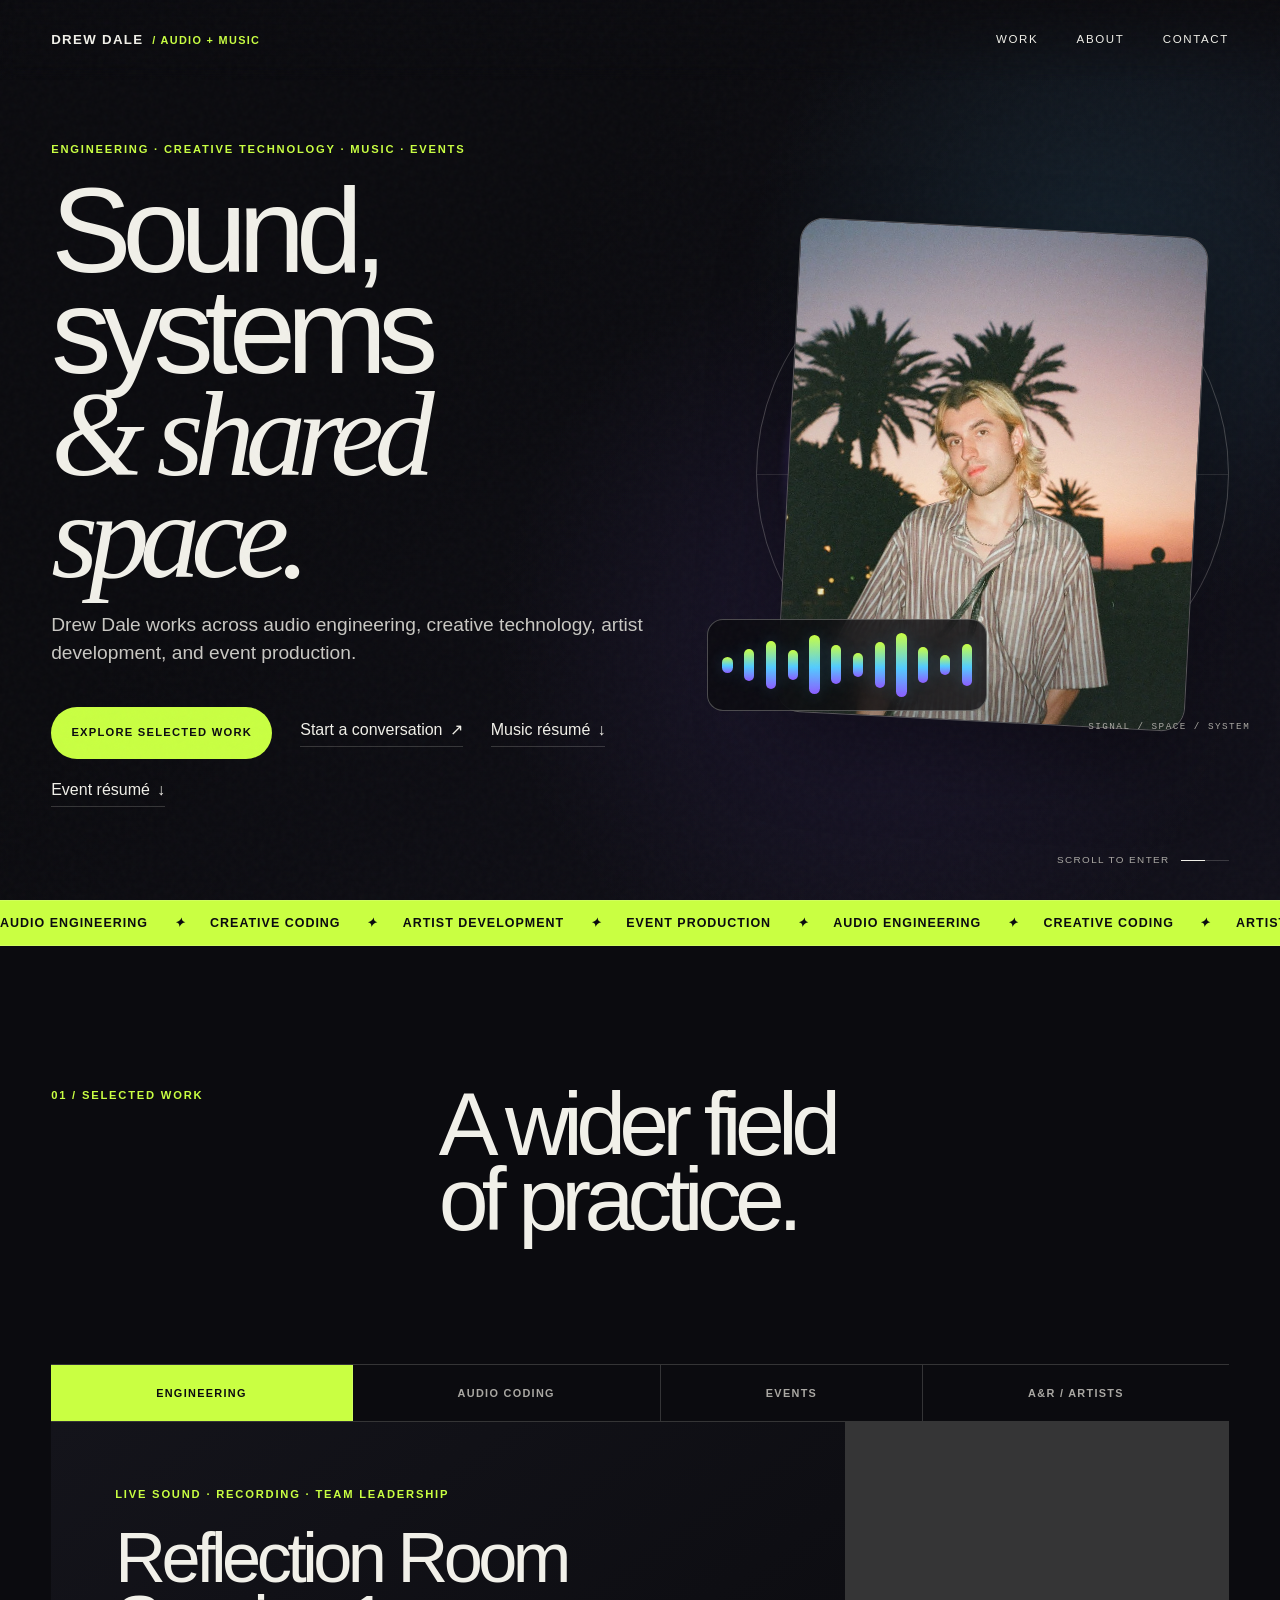
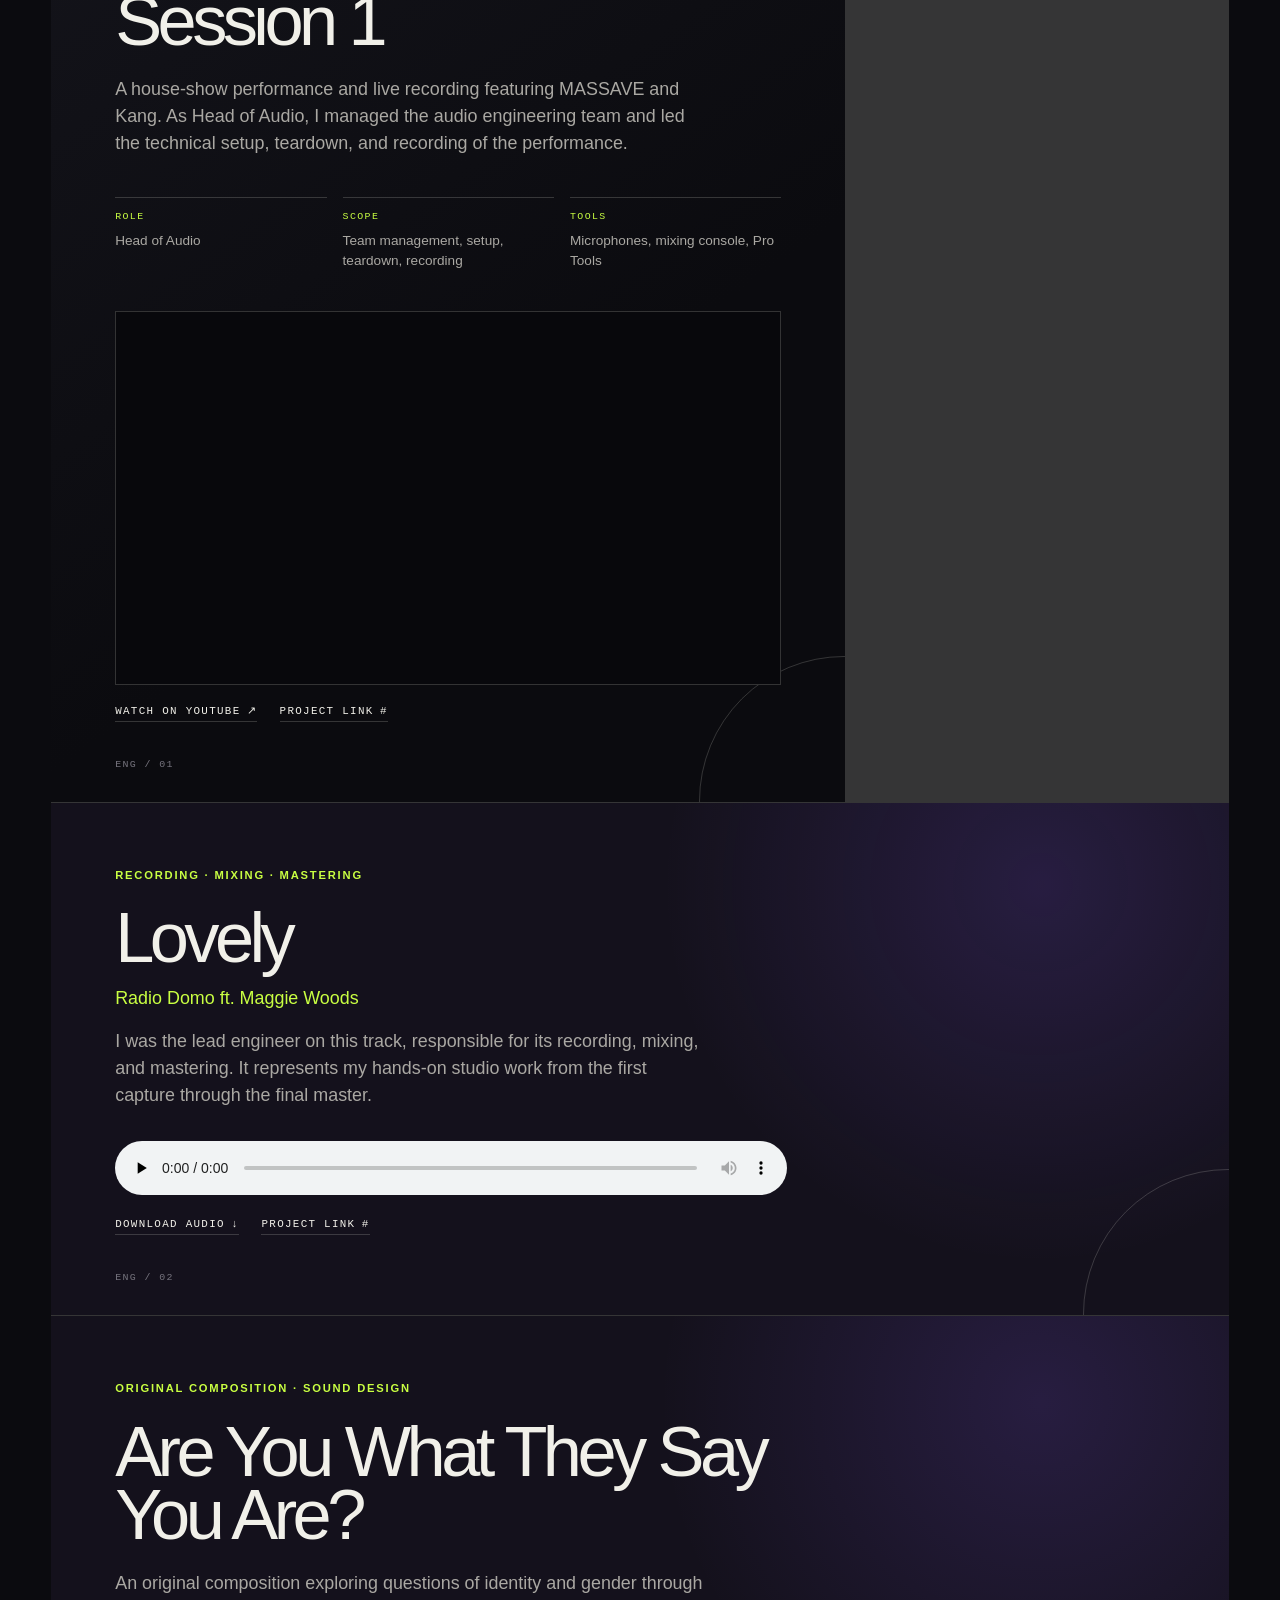
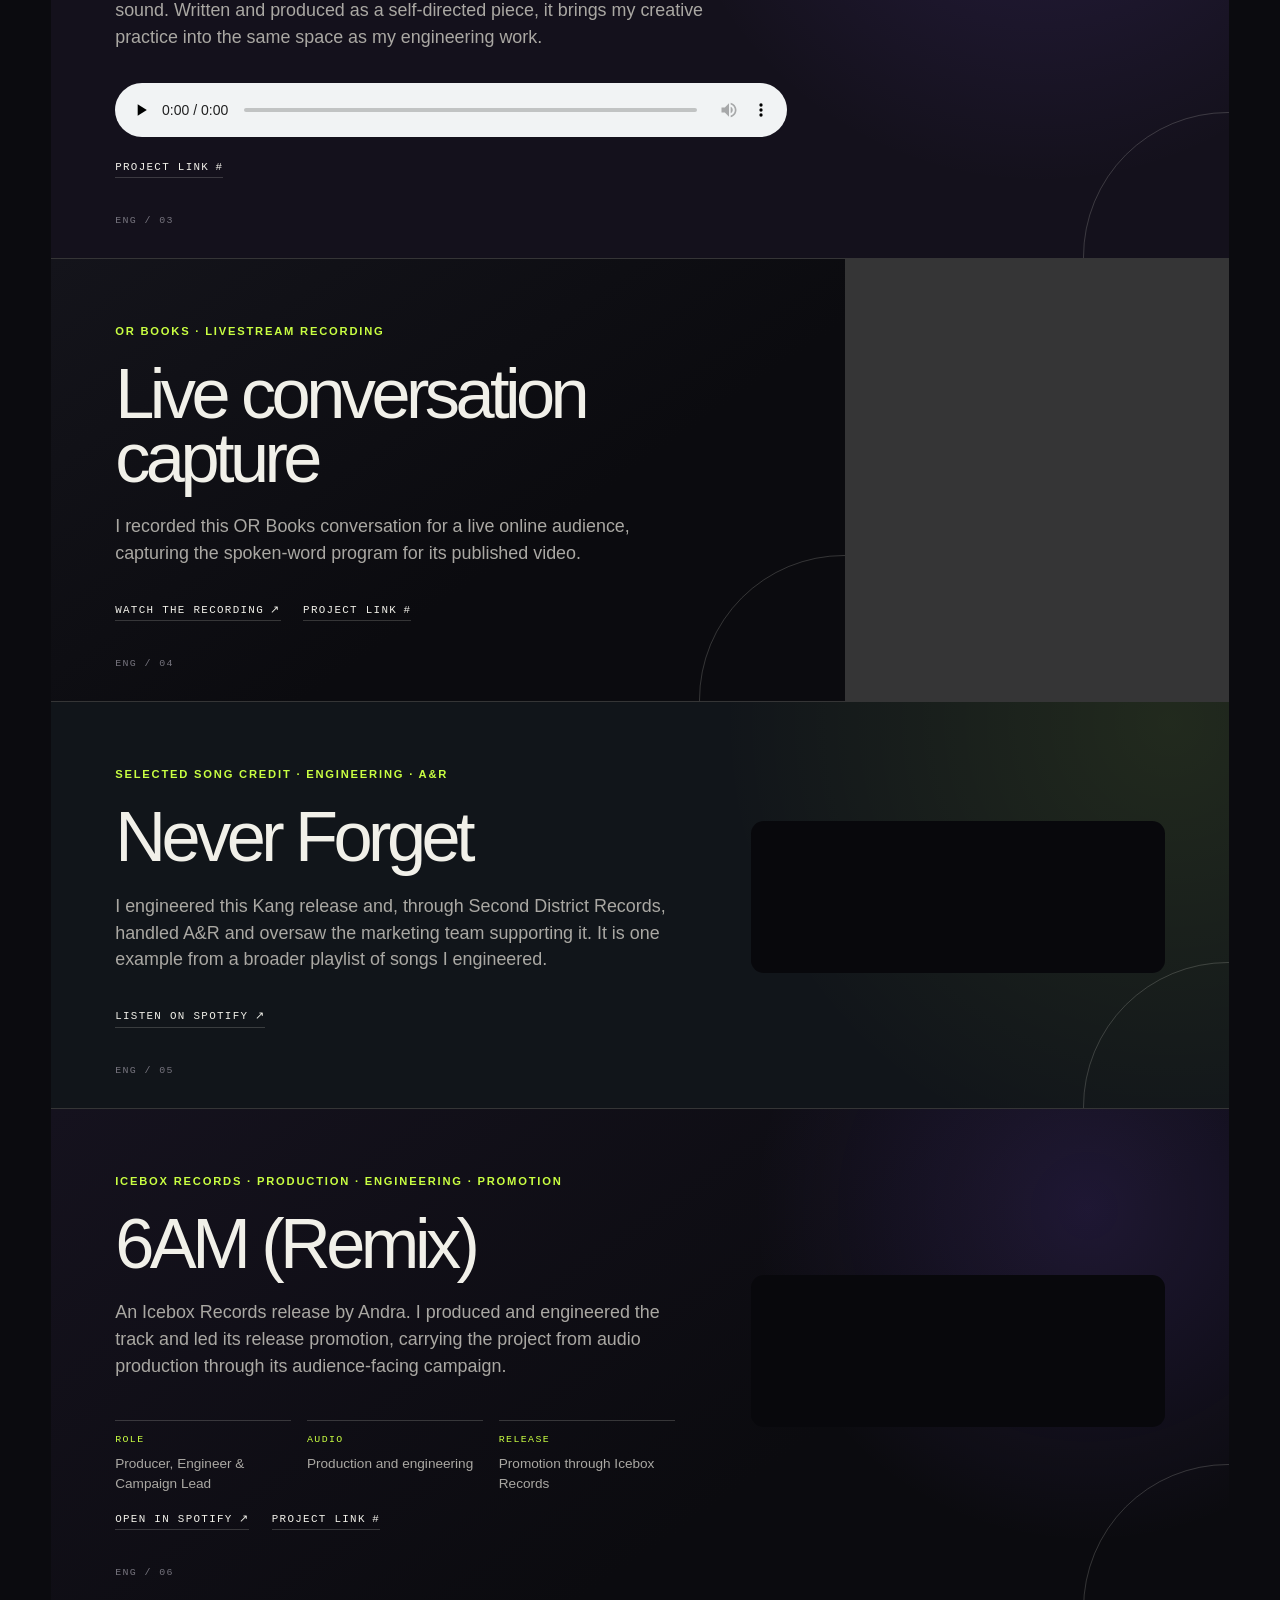
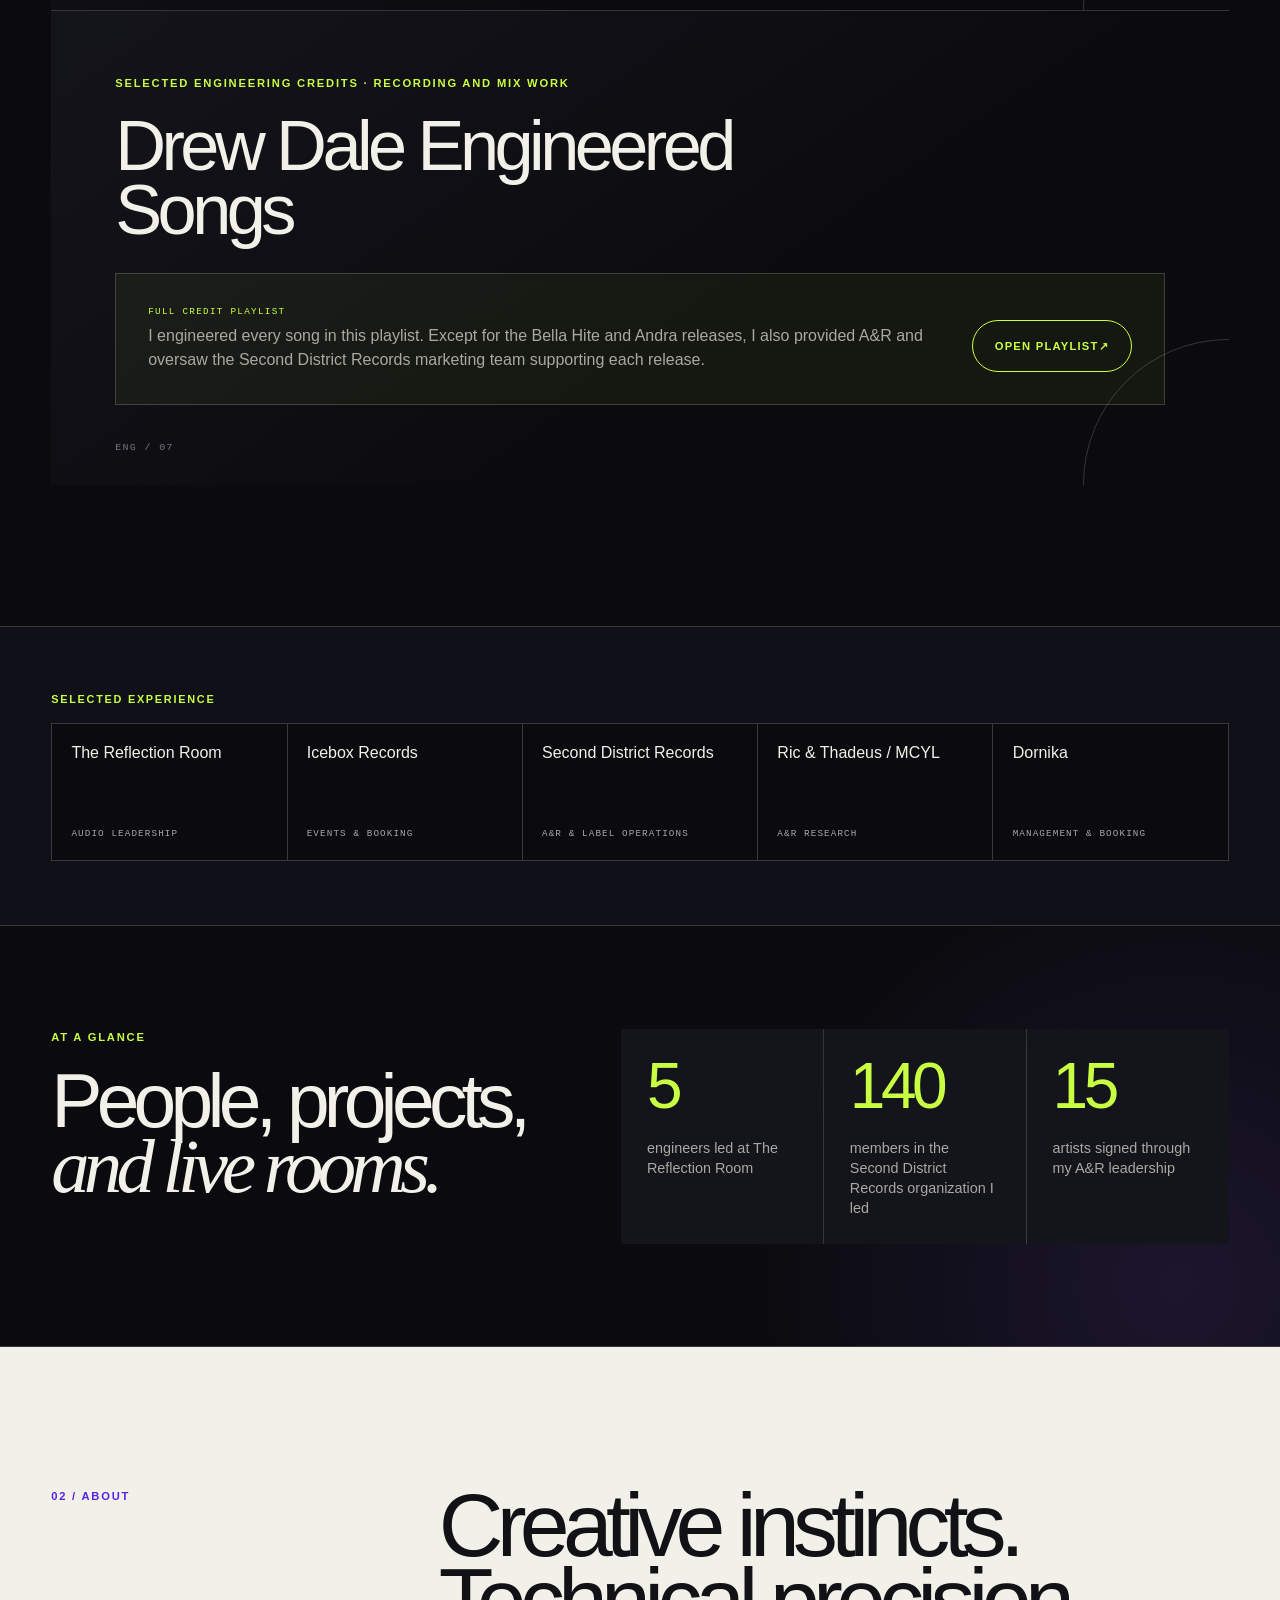
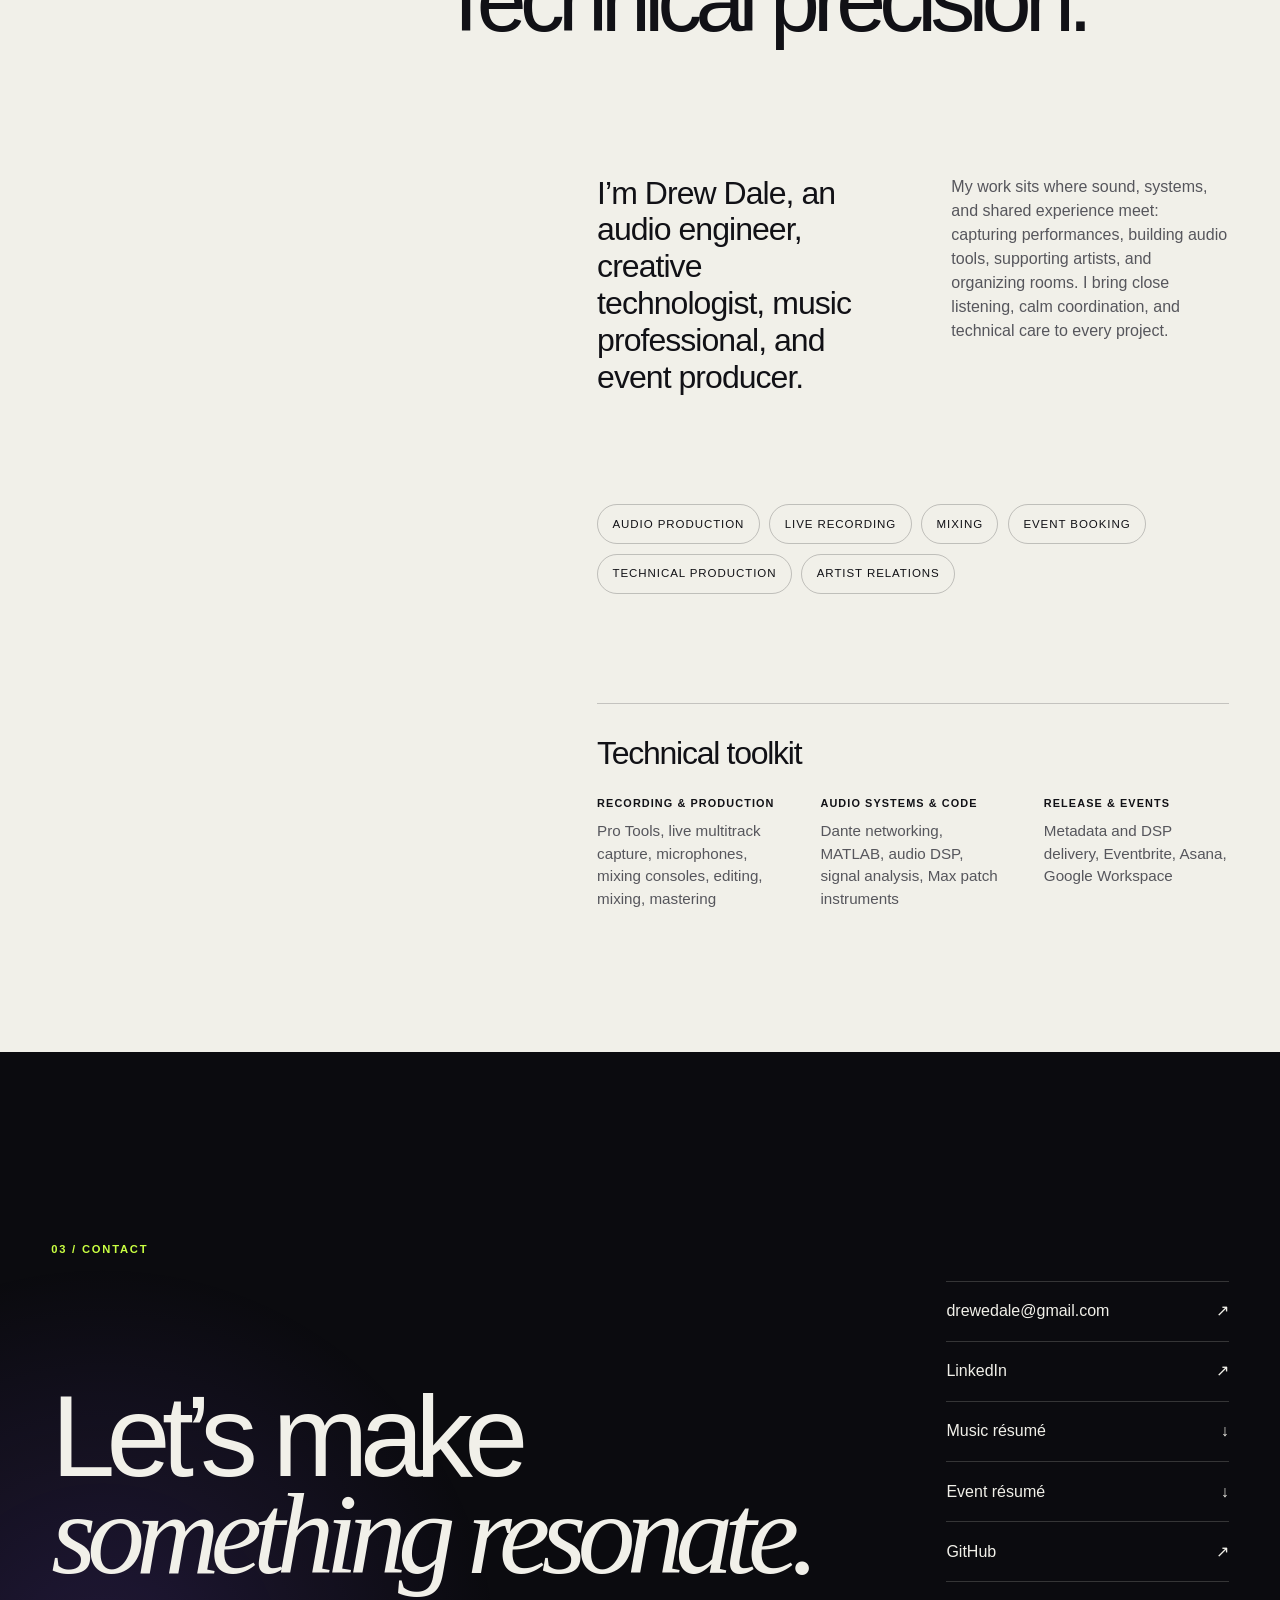
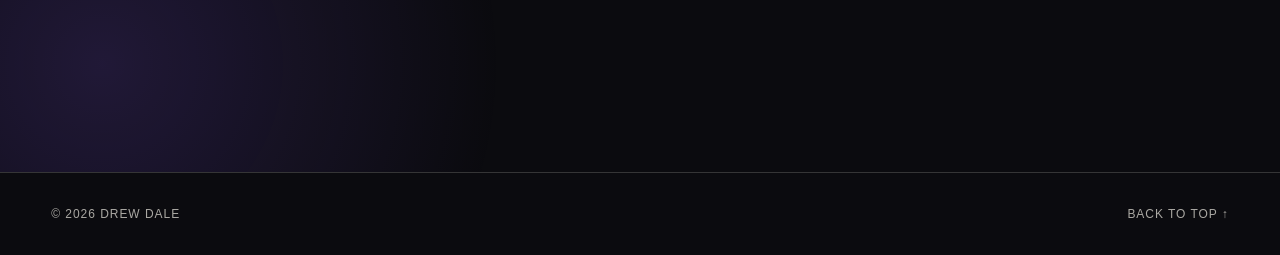
==== commit a21a90e6: "Add portrait hero and standalone MIDI synth patch" ====
--- a/index.html
+++ b/index.html
@@ -6,7 +6,7 @@
   <meta name="description" content="Drew Dale is an audio engineer, creative technologist, music professional, and event producer.">
   <meta name="theme-color" content="#0b0b0f">
   <title>Drew Dale — Audio Engineering, Creative Technology & Events</title>
-  <link rel="stylesheet" href="style.css?v=9">
+  <link rel="stylesheet" href="style.css?v=11">
   <script src="script.js?v=2" defer></script>
 </head>
 <body>
@@ -40,15 +40,18 @@
         </div>
       </div>
 
-      <div class="hero-art" aria-hidden="true">
-        <div class="scope-ring scope-ring-one"></div>
-        <div class="scope-ring scope-ring-two"></div>
-        <div class="waveform">
+      <div class="hero-art">
+        <div class="scope-ring scope-ring-one" aria-hidden="true"></div>
+        <div class="scope-ring scope-ring-two" aria-hidden="true"></div>
+        <div class="hero-photo">
+          <img src="assets/drew-dale-portrait.jpg" alt="Portrait of Drew Dale at sunset with palm trees in the background" width="1565" height="1037" fetchpriority="high">
+        </div>
+        <div class="waveform" aria-hidden="true">
           <i style="--h: 24%"></i><i style="--h: 48%"></i><i style="--h: 72%"></i><i style="--h: 44%"></i>
           <i style="--h: 88%"></i><i style="--h: 58%"></i><i style="--h: 36%"></i><i style="--h: 68%"></i>
           <i style="--h: 96%"></i><i style="--h: 54%"></i><i style="--h: 30%"></i><i style="--h: 62%"></i>
         </div>
-        <span class="scope-label">SIGNAL / SPACE / SYSTEM</span>
+        <span class="scope-label" aria-hidden="true">SIGNAL / SPACE / SYSTEM</span>
       </div>
 
       <div class="scroll-cue" aria-hidden="true">
@@ -207,6 +210,38 @@
           </div>
 
           <div class="work-panel" id="panel-coding" role="tabpanel" aria-labelledby="tab-coding" data-panel="coding" hidden>
+            <article class="work-card work-card-wide coding-card kinect-feature" id="kinected-dj">
+              <div class="case-study-copy">
+                <p class="project-meta">Max/MSP · Motion tracking · Interactive instrument</p>
+                <h3>The Kinected DJ</h3>
+                <p>I built a performance instrument that maps full body motion to audio effects during a DJ set. An Xbox Kinect sends joint positions and hand states through KinectV2-OSC to Max, where I can calibrate movement and route it to effect parameters. This iteration combines Rekordbox and a DDJ-400 with a Max effect patcher containing 48 selectable effects.</p>
+                <dl class="case-study-details">
+                  <div><dt>Input</dt><dd>Kinect body tracking via OSC</dd></div>
+                  <div><dt>Mapping</dt><dd>Calibrated movement to effect parameters</dd></div>
+                  <div><dt>Output</dt><dd>Processed DJ audio</dd></div>
+                </dl>
+              </div>
+              <div class="kinect-media">
+                <div class="kinect-video-wrap">
+                  <video controls preload="metadata" playsinline poster="assets/kinected-dj-poster.jpg" aria-label="Kinected DJ motion performance demonstration">
+                    <source src="assets/kinected-dj-performance.mp4" type="video/mp4">
+                    Your browser does not support this video.
+                  </video>
+                  <p>Performance demonstration · 3 min 54 sec</p>
+                </div>
+                <figure>
+                  <a href="assets/kinected-dj-layout.webp" target="_blank" rel="noreferrer"><img src="assets/kinected-dj-layout.webp" alt="Collage showing Kinect tracking, Max patch routing, DJ controller, laptops, and performance setup" loading="lazy"></a>
+                  <figcaption>Physical setup, body tracking, and patch layout</figcaption>
+                </figure>
+              </div>
+              <div class="case-study-actions">
+                <a class="case-study-link" href="assets/kinected-dj-paper.pdf" target="_blank" rel="noreferrer">Read project paper <span aria-hidden="true">↗</span></a>
+                <a class="case-study-link" href="assets/kinected-dj-patches.zip" download>Download Max patches <span aria-hidden="true">↓</span></a>
+                <a class="case-study-link project-permalink" href="#kinected-dj">Project link <span aria-hidden="true">#</span></a>
+              </div>
+              <p class="project-note">The patch archive includes the main instrument and directly referenced companion patches. Running it requires Max and the original Kinect/OSC setup; some effect modules use additional packages.</p>
+              <span class="card-code">CODE / 01</span>
+            </article>
             <article class="work-card work-card-wide coding-card" id="concatenative-synthesis">
               <p class="project-meta">MATLAB · Digital signal processing · Experimental synthesis</p>
               <h3>Concatenative timbre synthesis</h3>
@@ -215,14 +250,14 @@
                 <a class="case-study-link" href="https://github.com/drewedale/concatenative-timbre-synthesis" target="_blank" rel="noreferrer">View repository <span aria-hidden="true">↓</span></a>
                 <a class="case-study-link project-permalink" href="#concatenative-synthesis">Project link <span aria-hidden="true">#</span></a>
               </div>
-              <span class="card-code">CODE / 01</span>
+              <span class="card-code">CODE / 02</span>
             </article>
             <article class="work-card coding-secondary" id="matlab-audio-dsp">
               <p class="project-meta">MATLAB · Audio programming</p>
               <h3>Audio DSP experiments</h3>
               <p>Selected coursework functions for tone generation, hard clipping, FFT bin conversion, spectral centroid, and spectral spread, with a small demo using generated audio. Curated educational code, reviewed statically; the repository documents the examples and verification limits.</p>
               <a class="case-study-link" href="https://github.com/drewedale/matlab-audio-dsp-experiments" target="_blank" rel="noreferrer">View repository <span aria-hidden="true">↗</span></a>
-              <span class="card-code">CODE / 02</span>
+              <span class="card-code">CODE / 03</span>
             </article>
             <article class="work-card work-card-wide coding-card max-performance" id="fauna-of-mirrors-iii">
               <div class="case-study-copy">
@@ -240,22 +275,25 @@
               </div>
               <div class="case-study-actions">
                 <a class="case-study-link" href="https://www.youtube.com/watch?v=QEQgvjx3O5k" target="_blank" rel="noreferrer">Watch performance <span aria-hidden="true">↗</span></a>
+                <a class="case-study-link" href="assets/fauna-of-mirrors-iii-max-patch.zip" download>Download Max patch <span aria-hidden="true">↓</span></a>
                 <a class="case-study-link project-permalink" href="#fauna-of-mirrors-iii">Project link <span aria-hidden="true">#</span></a>
               </div>
-              <span class="card-code">CODE / 03</span>
-            </article>
-            <article class="work-card coding-secondary" id="max-instruments">
-              <p class="project-meta">Max · Interactive audio · Instrument design</p>
-              <h3>Max patch instruments</h3>
-              <p>I have built several custom instruments in Max, exploring interactive sound generation and performance controls. This work brings my sound design practice into software-based instrument design.</p>
               <span class="card-code">CODE / 04</span>
+            </article>
+            <article class="work-card coding-secondary" id="midi-synthesizer">
+              <p class="project-meta">Max/MSP · MIDI · Sound synthesis</p>
+              <h3>MIDI synthesizer</h3>
+              <p>A self-contained Max instrument built around MIDI note input, selectable waveforms, timbre controls, an ADSR envelope, portamento, vibrato, tremolo, and chord intervals. The patch includes its subpatchers and generated wave tables.</p>
+              <a class="case-study-link" href="assets/drew-dale-midi-synthesizer.zip" download>Download Max patch <span aria-hidden="true">↓</span></a>
+              <p class="project-note">Source patch from an audio programming assignment. Requires Max and a MIDI input; reviewed from source, without a recorded demo.</p>
+              <span class="card-code">CODE / 05</span>
             </article>
             <article class="work-card coding-secondary coding-github" id="portfolio-source">
               <p class="project-meta">Web · Documentation · GitHub</p>
               <h3>This portfolio</h3>
               <p>The site’s HTML, CSS, and JavaScript are available in my public GitHub repository. It is a lightweight static project built for GitHub Pages.</p>
               <a class="case-study-link" href="https://github.com/drewedale/drewedale.github.io" target="_blank" rel="noreferrer">View repository <span aria-hidden="true">↗</span></a>
-              <span class="card-code">CODE / 05</span>
+              <span class="card-code">CODE / 06</span>
             </article>
           </div>
 
--- a/style.css
+++ b/style.css
@@ -201,6 +201,25 @@
   aspect-ratio: 1;
   justify-self: center;
 }
+.hero-photo {
+  position: absolute;
+  z-index: 1;
+  inset: 4% 12%;
+  overflow: hidden;
+  border: 1px solid rgba(241, 240, 233, 0.28);
+  border-radius: 1.5rem;
+  background: #1d1b22;
+  transform: rotate(3deg);
+  box-shadow: 0 2rem 5rem rgba(0, 0, 0, 0.38);
+}
+.hero-photo::after {
+  content: "";
+  position: absolute;
+  inset: 0;
+  background: linear-gradient(180deg, transparent 65%, rgba(11, 11, 15, 0.28));
+  pointer-events: none;
+}
+.hero-photo img { width: 100%; height: 100%; object-fit: cover; object-position: center; }
 .hero-art::before {
   content: "";
   position: absolute;
@@ -225,14 +244,21 @@
 .scope-ring-one { inset: 6%; animation: spin 22s linear infinite; }
 .scope-ring-two { inset: 21%; border-style: dashed; animation: spin-reverse 16s linear infinite; }
 .waveform {
-  position: relative;
+  position: absolute;
+  left: -3%;
+  bottom: 6%;
   z-index: 2;
   display: flex;
   align-items: center;
   justify-content: center;
   gap: clamp(0.35rem, 0.9vw, 0.75rem);
-  width: 76%;
-  height: 48%;
+  width: 52%;
+  height: 17%;
+  padding: 0.7rem;
+  border: 1px solid rgba(241, 240, 233, 0.28);
+  border-radius: 1rem;
+  background: rgba(11, 11, 15, 0.78);
+  backdrop-filter: blur(12px);
 }
 .waveform i {
   width: clamp(0.35rem, 0.8vw, 0.65rem);
@@ -247,8 +273,9 @@
 .waveform i:nth-child(3n) { animation-delay: -1.3s; }
 .scope-label {
   position: absolute;
-  right: 8%;
-  bottom: 11%;
+  z-index: 2;
+  right: 2%;
+  bottom: 2%;
   color: var(--muted);
   font: 0.58rem/1.2 ui-monospace, SFMono-Regular, Menlo, monospace;
   letter-spacing: 0.16em;
@@ -786,9 +813,9 @@
     transition: 0.2s ease;
   }
   nav.is-open { opacity: 1; transform: none; pointer-events: auto; }
-  .hero { grid-template-columns: 1fr; padding-top: 7rem; }
+  .hero { grid-template-columns: 1fr; min-height: auto; padding-top: 7rem; padding-bottom: 4rem; }
   .hero-copy { z-index: 3; }
-  .hero-art { position: absolute; right: -8rem; top: 8rem; width: 30rem; opacity: 0.36; }
+  .hero-art { width: min(32rem, 80vw); }
   .hero-intro { max-width: 28rem; }
   .scroll-cue { display: none; }
   .section-heading { grid-template-columns: 1fr; }
@@ -822,7 +849,7 @@
 
 @media (max-width: 540px) {
   h1 { font-size: clamp(3.6rem, 20vw, 5.5rem); }
-  .hero { min-height: 48rem; }
+  .hero-art { width: min(28rem, 90vw); }
   .hero-actions { align-items: flex-start; flex-direction: column; gap: 1.1rem; }
   .project-visual { min-height: 21rem; }
   .case-study-details,
@@ -857,3 +884,12 @@
 .playlist-feature .playlist-callout { margin-top: 2rem; }
 .max-performance { grid-column: 1 / -1; min-height: 0; padding-bottom: 5rem; }
 .max-performance .case-study-copy { max-width: 68rem; }
+.kinect-feature { grid-column: 1 / -1; min-height: 0; padding-bottom: 5rem; }
+.kinect-feature .case-study-copy { max-width: 72rem; }
+.kinect-media { position: relative; z-index: 1; display: grid; grid-template-columns: minmax(0, 1.1fr) minmax(0, .9fr); align-items: start; gap: 1.25rem; margin-top: 2.5rem; }
+.kinect-media video { display: block; width: 100%; max-height: 32rem; border: 1px solid var(--line); background: #08080c; }
+.kinect-media figure { margin: 0; }
+.kinect-media img { display: block; width: 100%; border: 1px solid var(--line); }
+.kinect-media p, .kinect-media figcaption, .kinect-feature .project-note { margin: .65rem 0 0; color: var(--muted); font-size: .75rem; line-height: 1.5; }
+.kinect-feature .project-note { position: relative; z-index: 1; max-width: 55rem; margin-top: 1.2rem; }
+@media (max-width: 700px) { .kinect-media { grid-template-columns: 1fr; } }
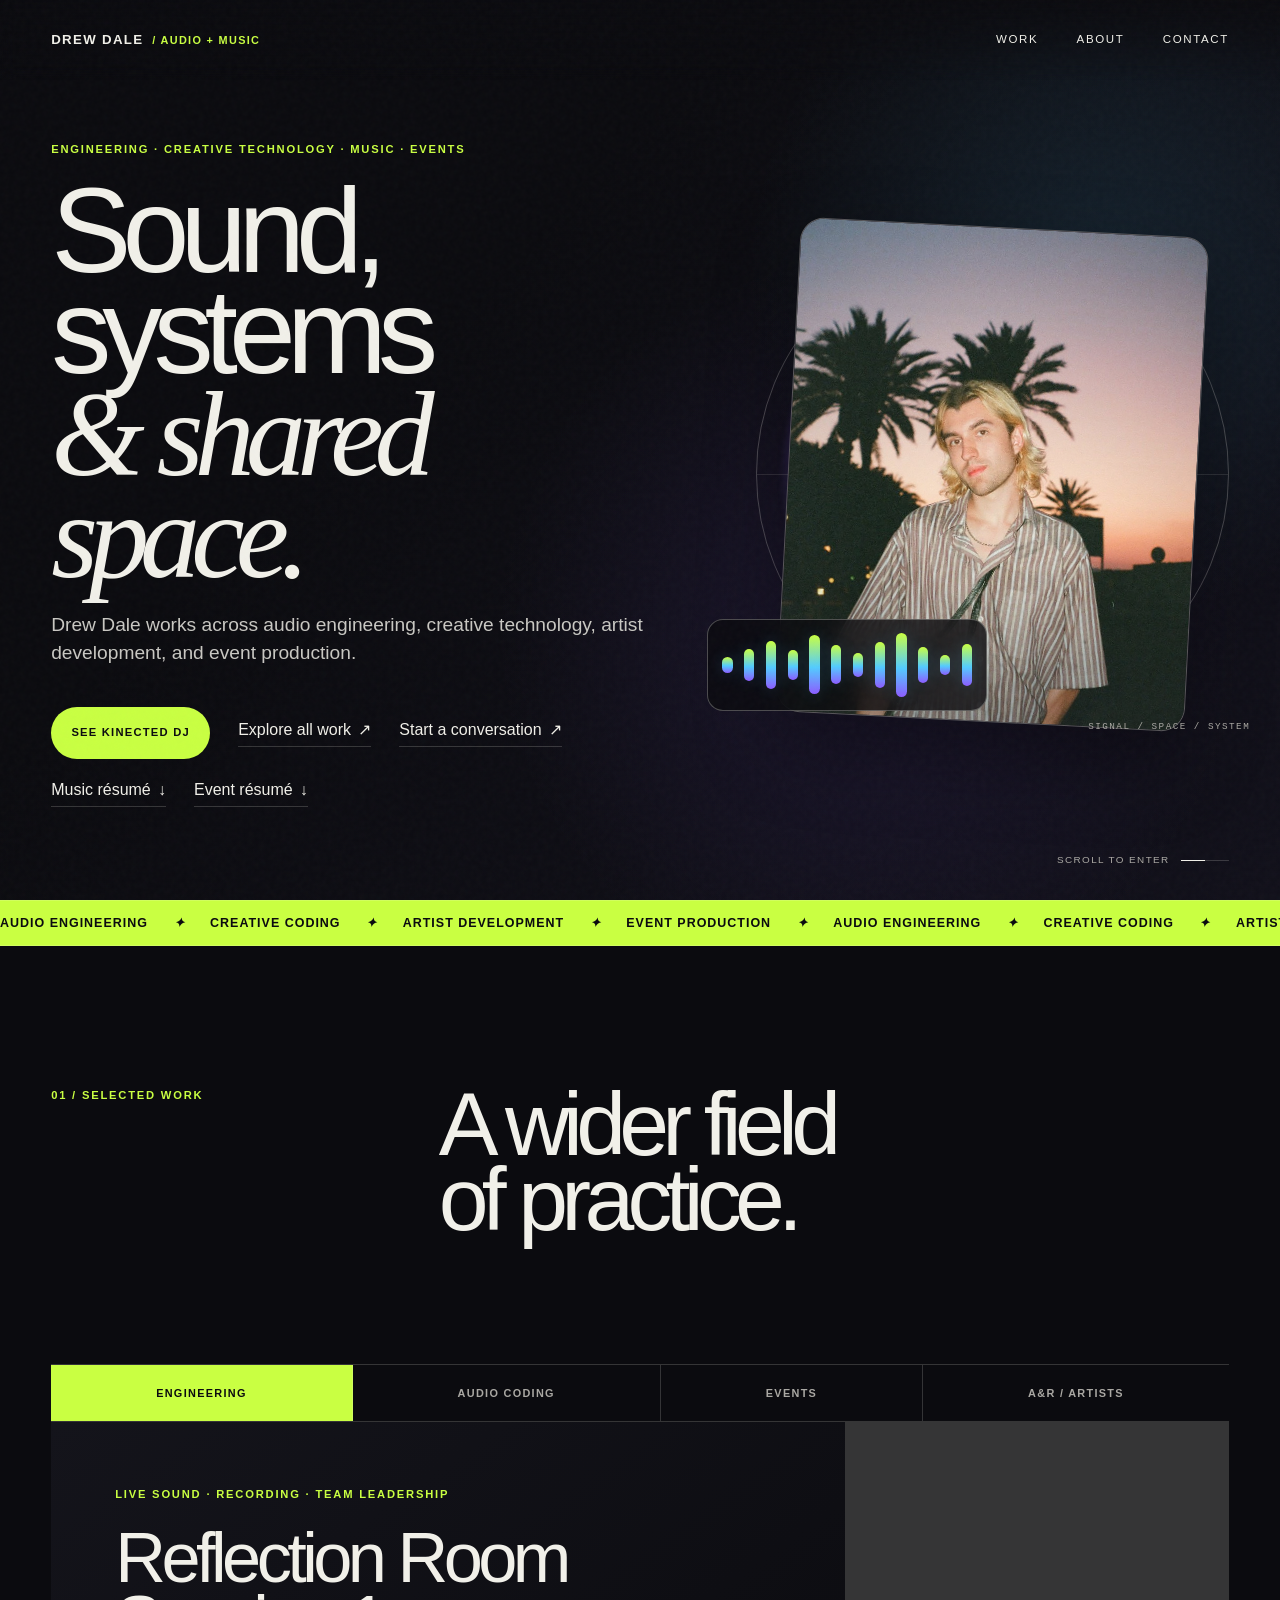
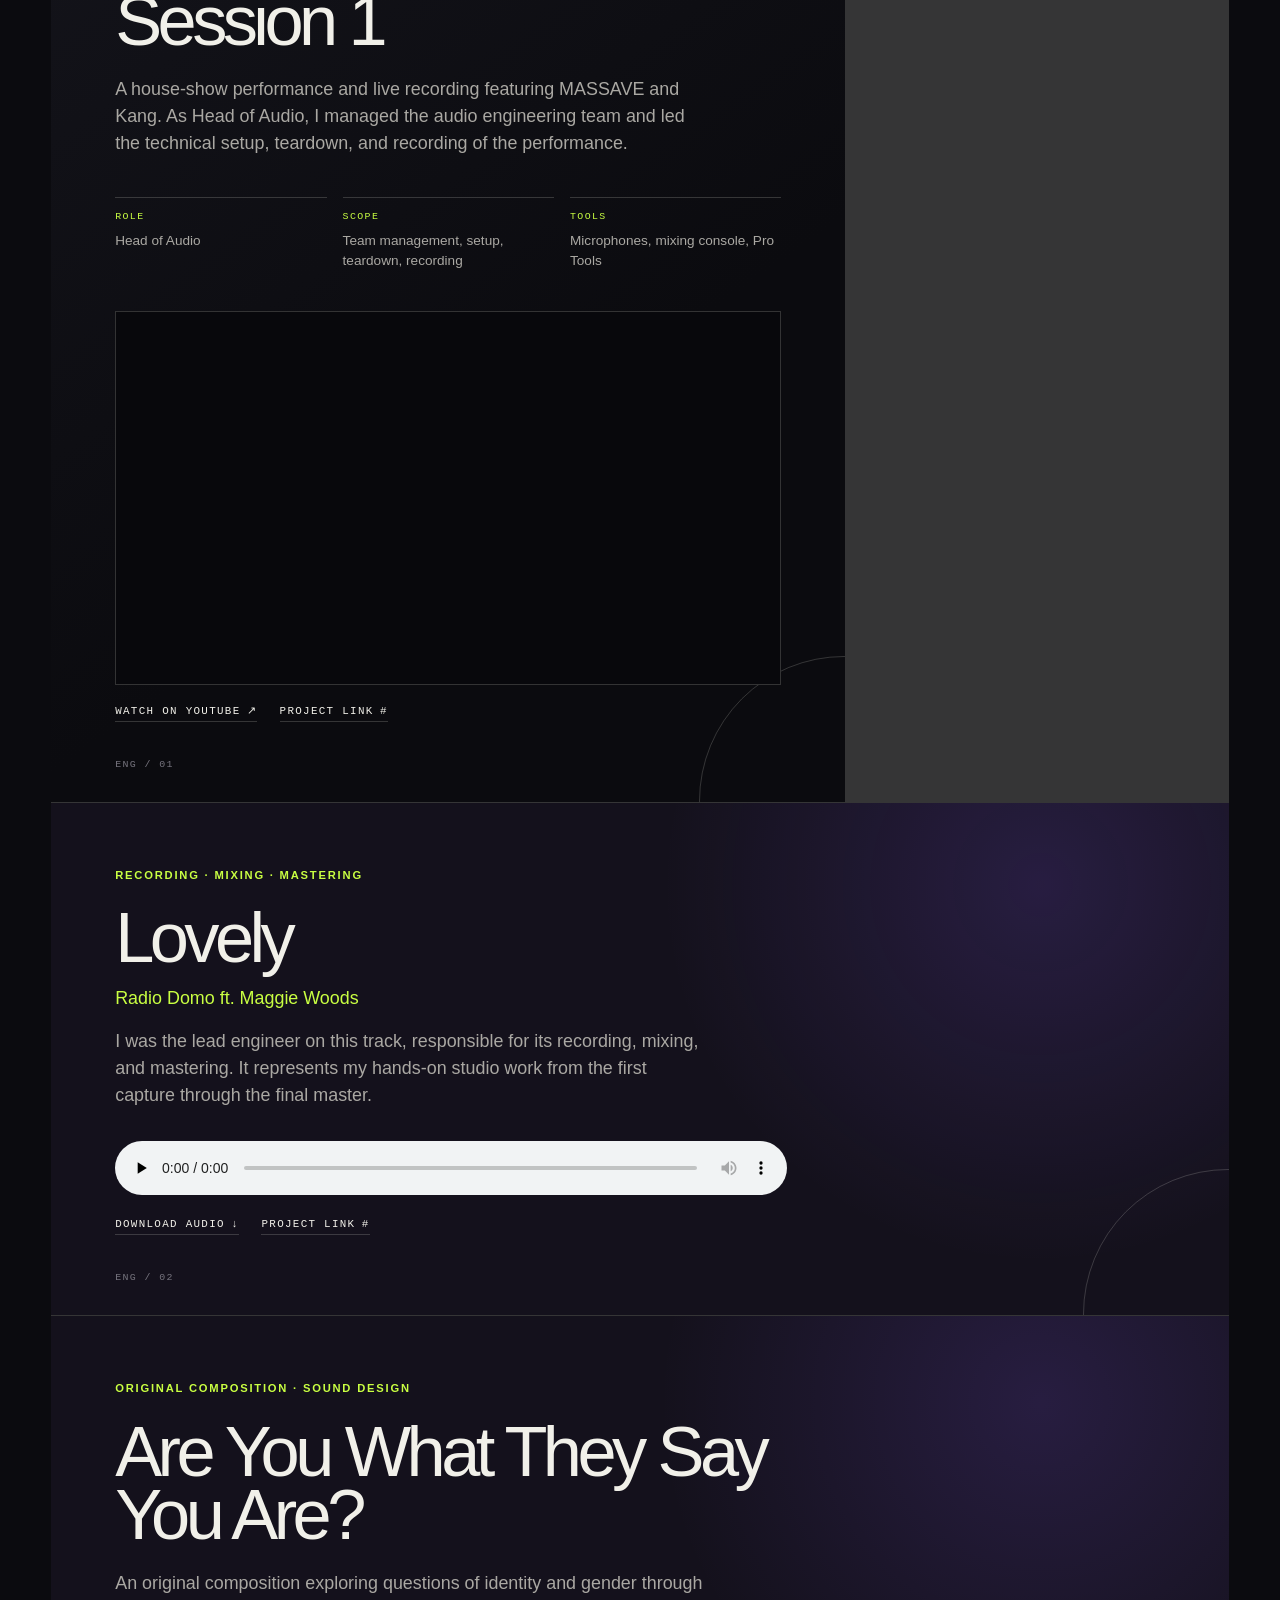
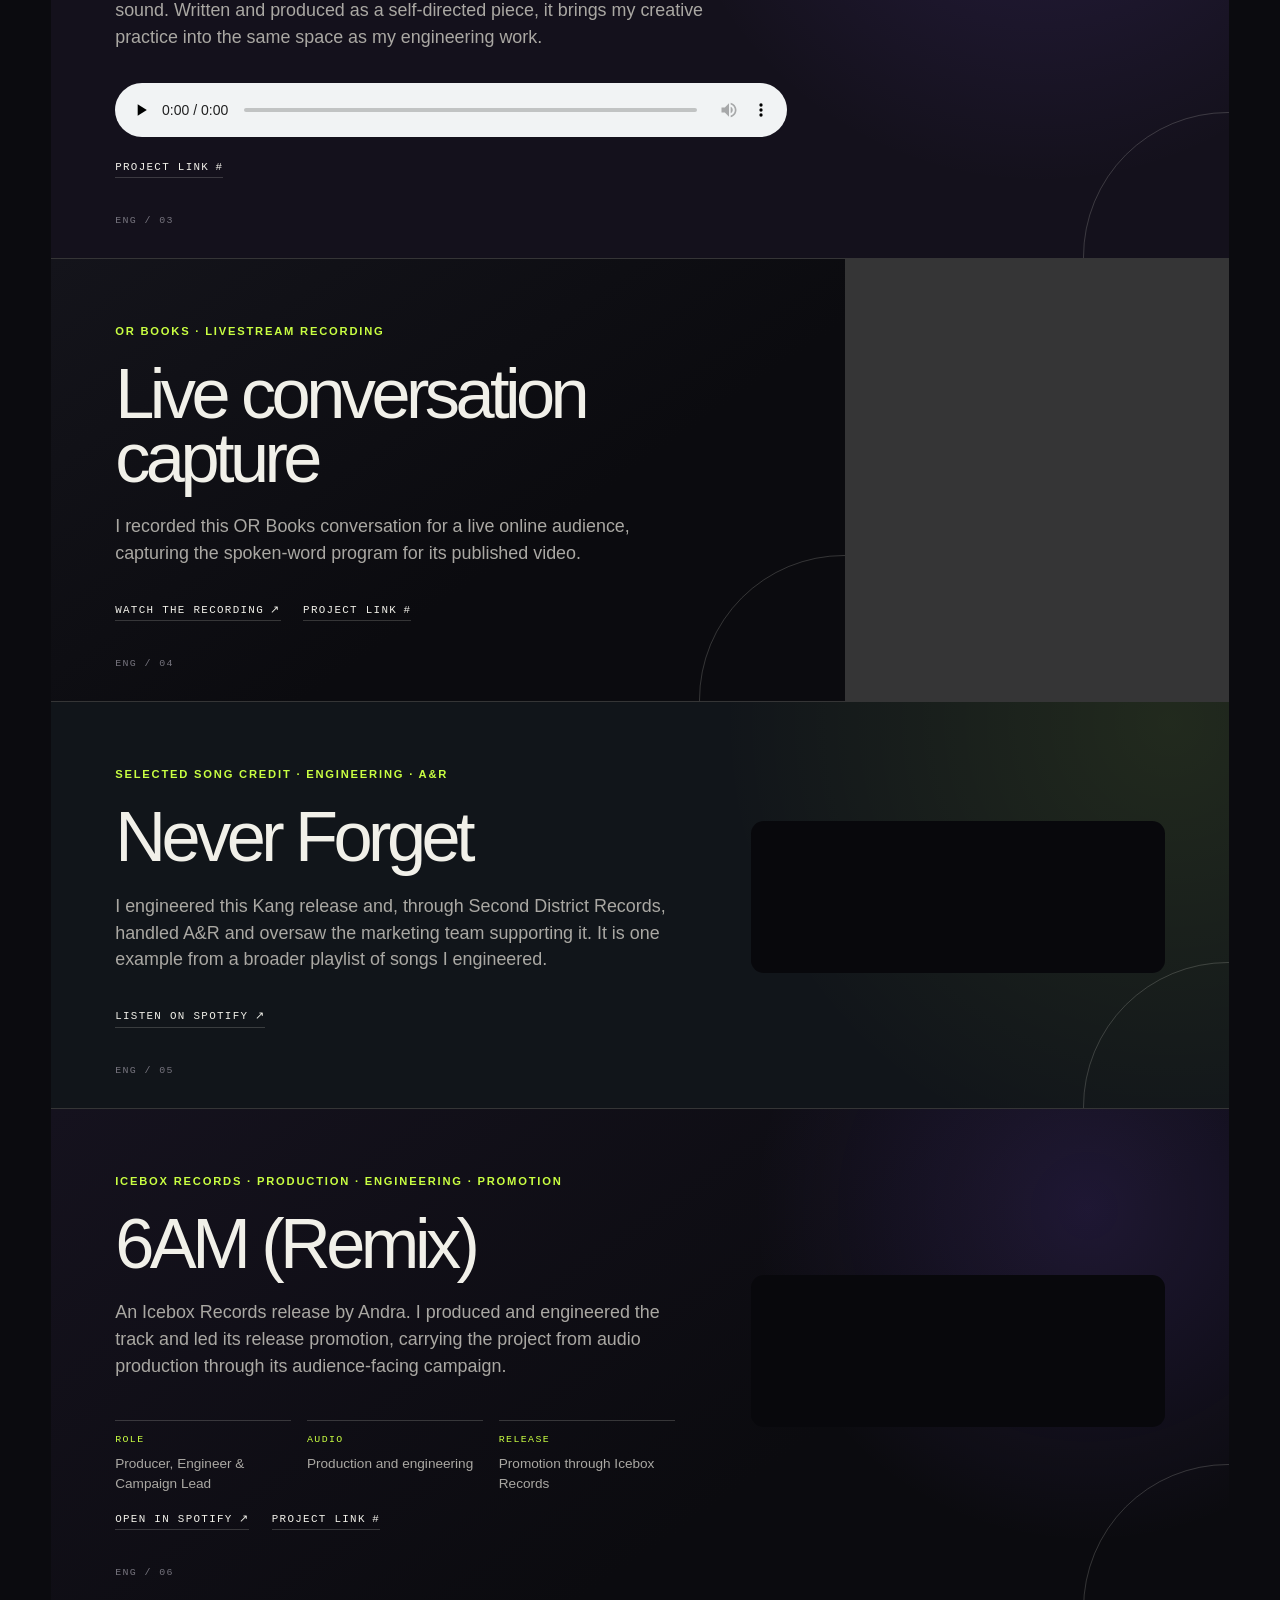
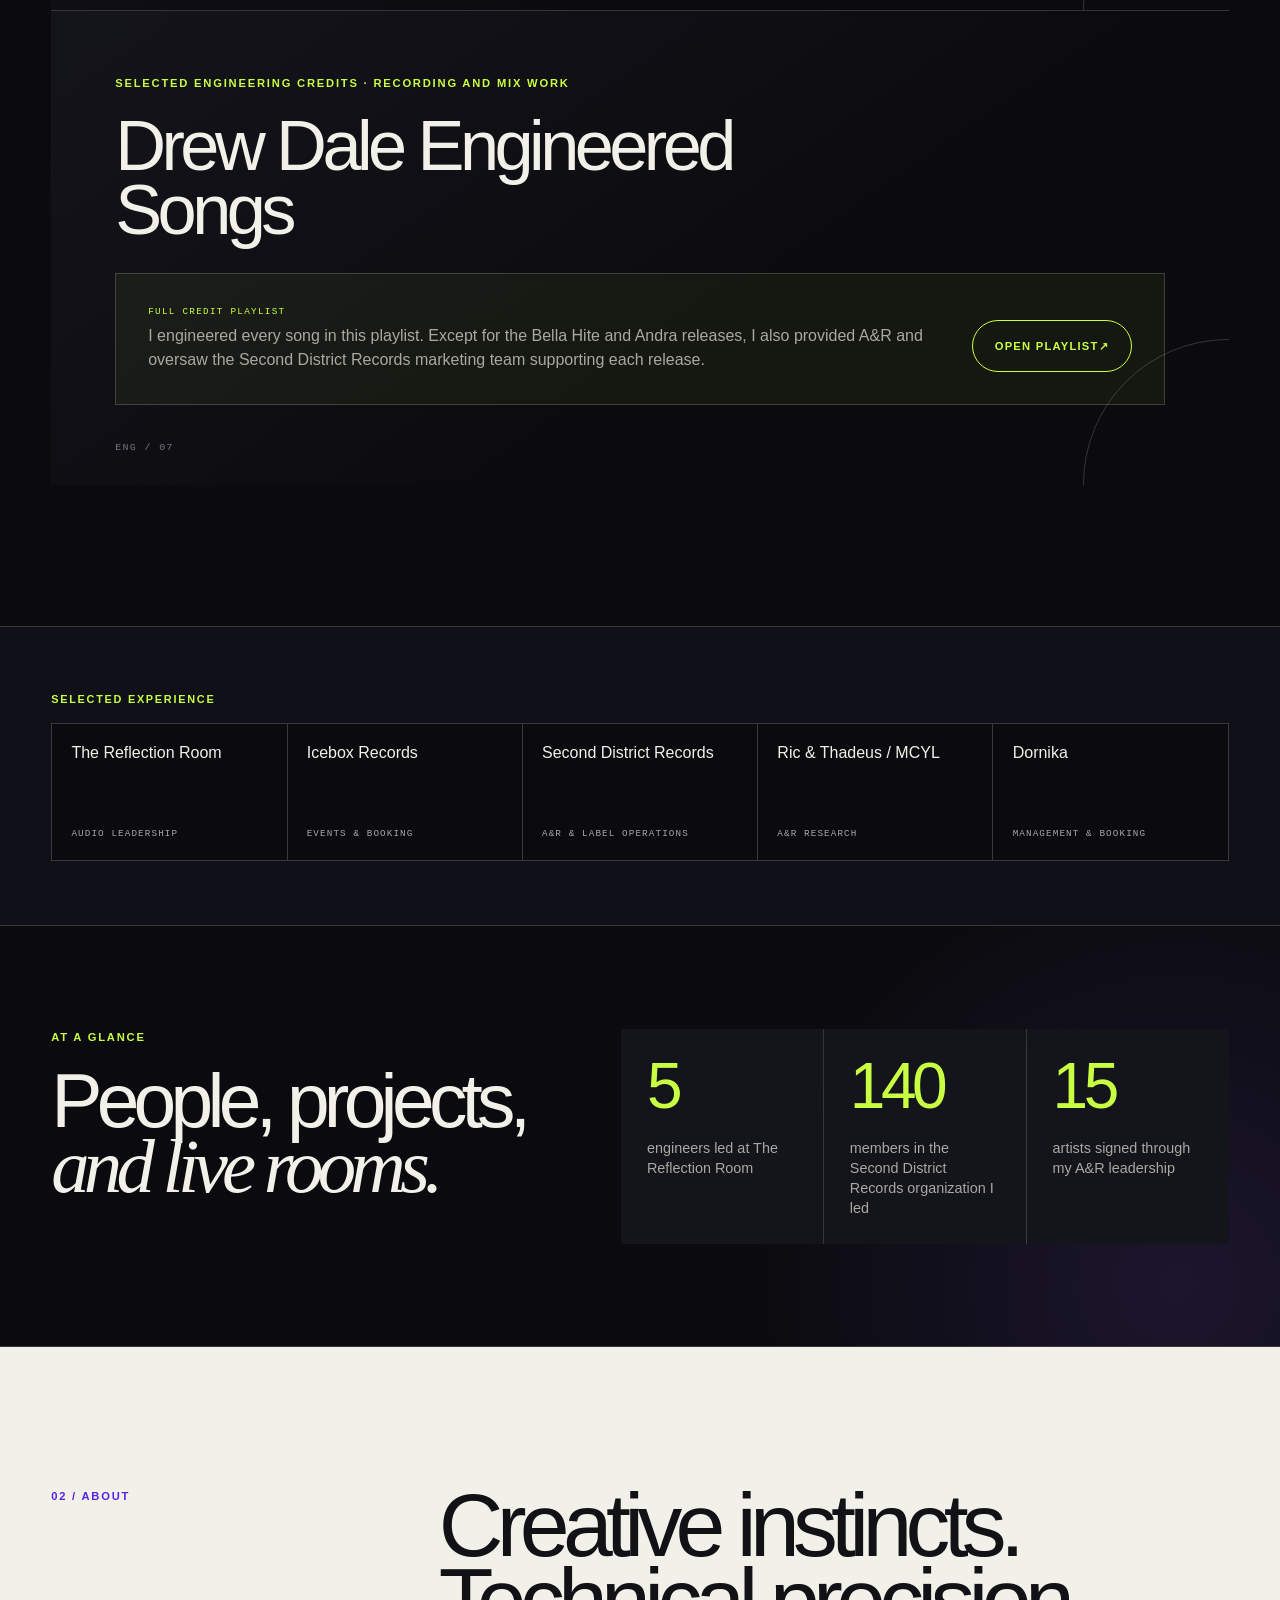
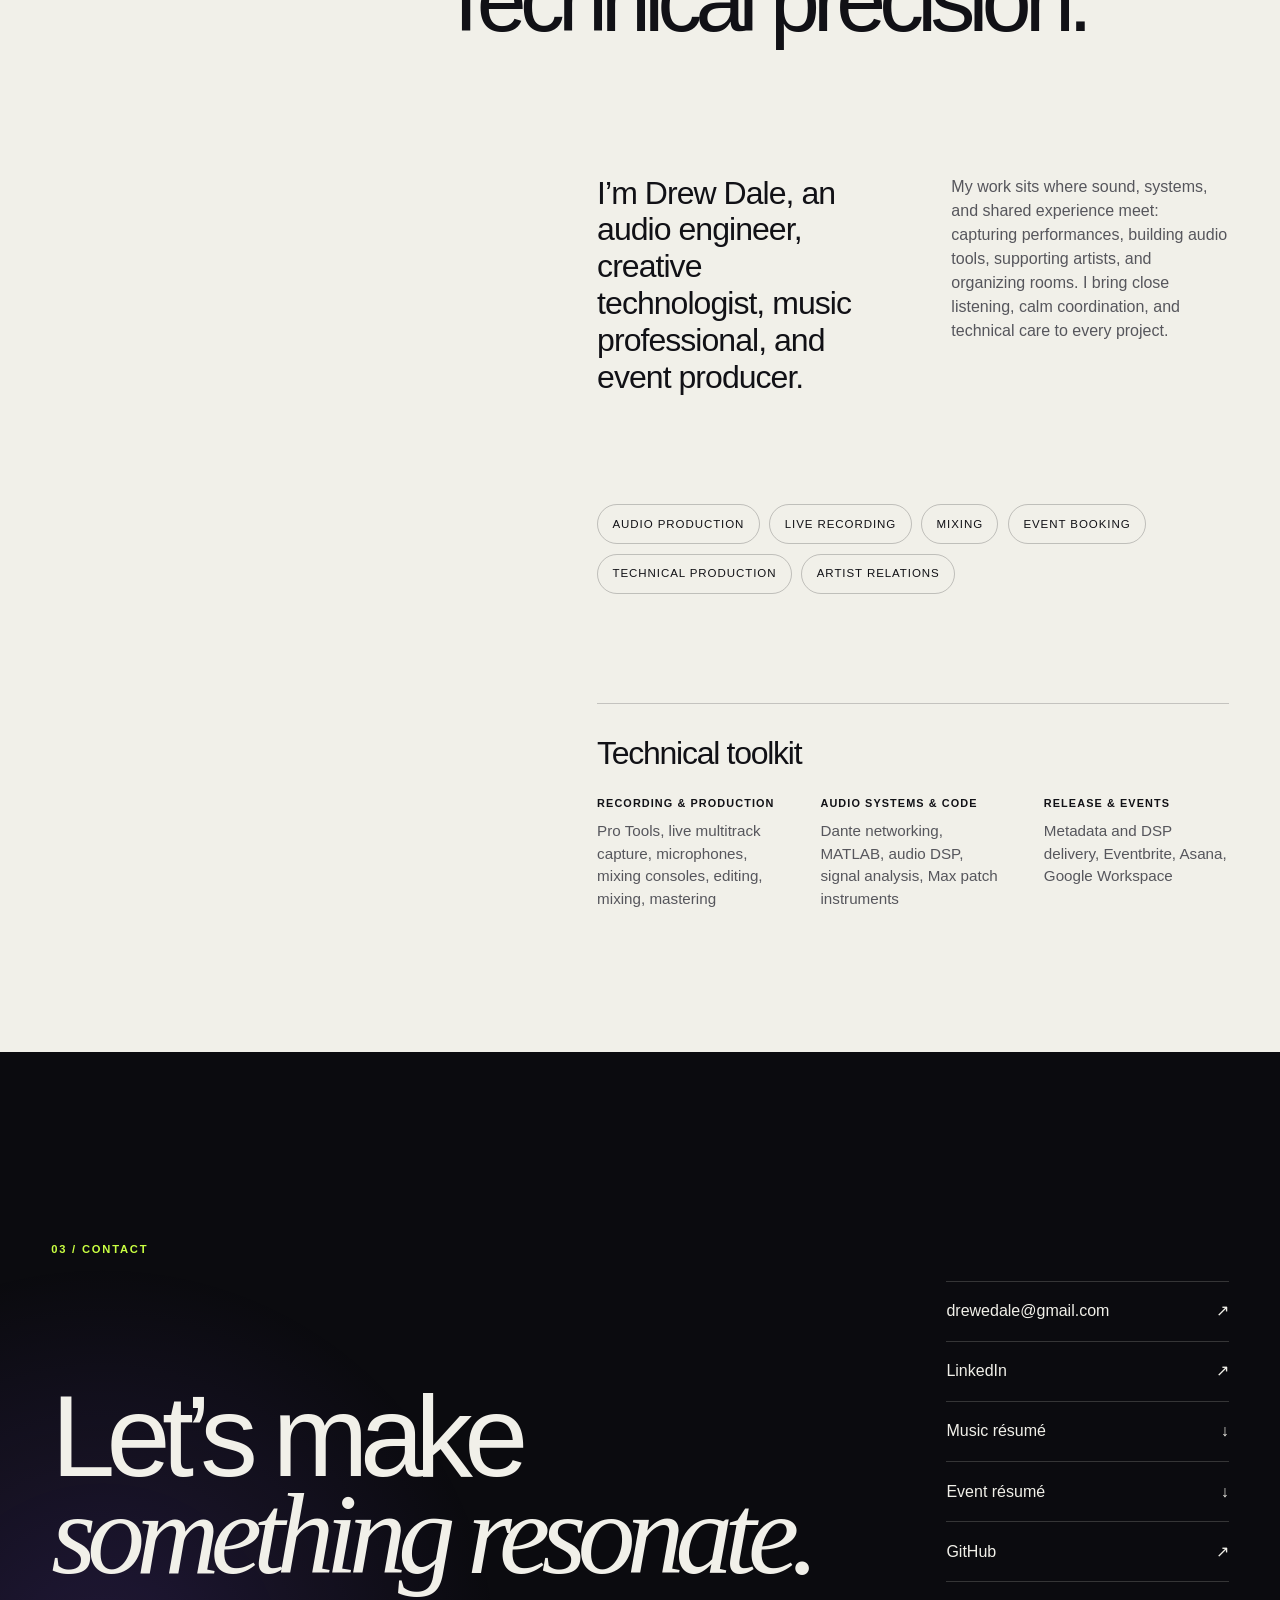
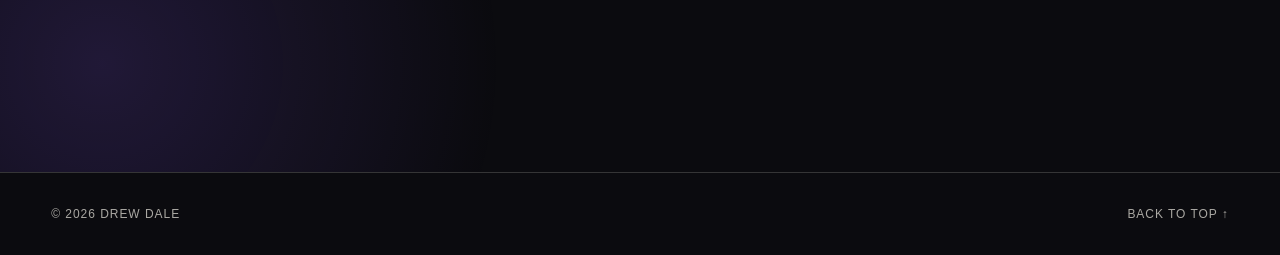
==== commit 68887353: "Feature Kinected DJ and Dornika release in portfolio" ====
--- a/index.html
+++ b/index.html
@@ -5,8 +5,22 @@
   <meta name="viewport" content="width=device-width, initial-scale=1">
   <meta name="description" content="Drew Dale is an audio engineer, creative technologist, music professional, and event producer.">
   <meta name="theme-color" content="#0b0b0f">
+  <link rel="canonical" href="https://drewedale.github.io/">
+  <meta property="og:type" content="website">
+  <meta property="og:url" content="https://drewedale.github.io/">
+  <meta property="og:site_name" content="Drew Dale">
+  <meta property="og:title" content="Drew Dale — Sound, systems &amp; shared space">
+  <meta property="og:description" content="Audio engineering, creative technology, artist development, and event production by Drew Dale.">
+  <meta property="og:image" content="https://drewedale.github.io/assets/drew-dale-portrait.jpg">
+  <meta property="og:image:width" content="1565">
+  <meta property="og:image:height" content="1037">
+  <meta property="og:image:alt" content="Drew Dale at sunset beneath palm trees">
+  <meta name="twitter:card" content="summary_large_image">
+  <meta name="twitter:title" content="Drew Dale — Sound, systems &amp; shared space">
+  <meta name="twitter:description" content="Audio engineering, creative technology, artist development, and event production by Drew Dale.">
+  <meta name="twitter:image" content="https://drewedale.github.io/assets/drew-dale-portrait.jpg">
   <title>Drew Dale — Audio Engineering, Creative Technology & Events</title>
-  <link rel="stylesheet" href="style.css?v=11">
+  <link rel="stylesheet" href="style.css?v=12">
   <script src="script.js?v=2" defer></script>
 </head>
 <body>
@@ -33,7 +47,8 @@
         <h1 id="hero-title">Sound, systems<br><em>& shared space.</em></h1>
         <p class="hero-intro">Drew Dale works across audio engineering, creative technology, artist development, and event production.</p>
         <div class="hero-actions">
-          <a class="button button-primary" href="#work">Explore selected work</a>
+          <a class="button button-primary" href="#kinected-dj">See Kinected DJ</a>
+          <a class="text-link" href="#work">Explore all work <span aria-hidden="true">↗</span></a>
           <a class="text-link" href="mailto:drewedale@gmail.com">Start a conversation <span aria-hidden="true">↗</span></a>
           <a class="text-link" href="assets/drew-dale-music-resume.pdf" download="Drew_Dale_Music_Resume.pdf">Music résumé <span aria-hidden="true">↓</span></a>
           <a class="text-link" href="assets/drew-dale-event-resume.pdf" download="Drew_Dale_Event_Resume.pdf">Event résumé <span aria-hidden="true">↓</span></a>
@@ -398,10 +413,23 @@
               <p>Music and collaborator research, artist outreach, metadata, marketing support, and delivery to streaming platforms for independent hip-hop artists.</p>
               <span class="card-code">A&amp;R / 01</span>
             </article>
-            <article class="work-card">
-              <p class="project-meta">Management · Booking · Live strategy</p>
-              <h3>Dornika</h3>
-              <p>Ongoing management and booking support shaped around Dornika’s creative direction, including venue outreach, live-event production, artist communication, and promotion.</p>
+            <article class="work-card work-card-wide artist-dornika" id="dornika-artist">
+              <div class="case-study-copy">
+                <p class="project-meta">Management · Booking · Release promotion</p>
+                <h3>Dornika</h3>
+                <p>I support Dornika’s management and booking, from venue outreach and artist communication to live-event production. I also helped plan promotion for the song “SMASH!”, including a song release party.</p>
+                <div class="case-study-actions">
+                  <a class="case-study-link" href="#night-with-dornika">Explore A Night with Dornika <span aria-hidden="true">↗</span></a>
+                  <a class="case-study-link" href="https://open.spotify.com/album/7er9TKcKn3Vaq5VLjYAHK6" target="_blank" rel="noreferrer">Listen to SMASH! <span aria-hidden="true">↗</span></a>
+                  <a class="case-study-link project-permalink" href="#dornika-artist">Project link <span aria-hidden="true">#</span></a>
+                </div>
+              </div>
+              <figure class="artist-dornika-photo">
+                <a href="#night-with-dornika" aria-label="See the A Night with Dornika event case study">
+                  <img src="assets/night-with-dornika-performance.webp" alt="Dornika performing onstage with dancers under green lighting" width="1800" height="1200" loading="lazy" decoding="async">
+                </a>
+                <figcaption>A Night with Dornika · live performance</figcaption>
+              </figure>
               <span class="card-code">ART / 02</span>
             </article>
             <article class="work-card work-card-wide release-case-study release-case-study--collection" id="second-district-releases">
--- a/style.css
+++ b/style.css
@@ -519,6 +519,25 @@
 .case-study-actions .case-study-link { margin-top: 1.2rem; }
 .project-permalink { margin-top: 1.5rem; }
 .work-card[id] { scroll-margin-top: 6rem; }
+.artist-dornika {
+  grid-column: 1 / -1;
+  display: grid;
+  grid-template-columns: minmax(0, 1.05fr) minmax(18rem, 0.95fr);
+  gap: clamp(2rem, 6vw, 6rem);
+  align-items: center;
+  min-height: 0;
+  padding-bottom: 5rem;
+  background: radial-gradient(circle at 85% 20%, rgba(201, 255, 66, 0.09), transparent 35%), #111118;
+}
+.artist-dornika-photo { position: relative; z-index: 1; margin: 0; }
+.artist-dornika-photo a { display: block; overflow: hidden; border-radius: var(--radius); }
+.artist-dornika-photo img { width: 100%; aspect-ratio: 3 / 2; object-fit: cover; }
+.artist-dornika-photo figcaption {
+  margin-top: 0.75rem;
+  color: var(--muted);
+  font-size: 0.72rem;
+  letter-spacing: 0.08em;
+}
 .event-case-study {
   grid-column: 1 / -1;
   min-height: 0;
@@ -827,6 +846,7 @@
   .work-card { min-height: 25rem; }
   .reflection-card { min-height: 0; }
   .release-case-study { grid-template-columns: 1fr; }
+  .artist-dornika { grid-template-columns: 1fr; }
   .case-study-details--four { grid-template-columns: repeat(2, minmax(0, 1fr)); }
   .event-gallery--dornika,
   .event-gallery--icebox { grid-template-columns: 1fr; }
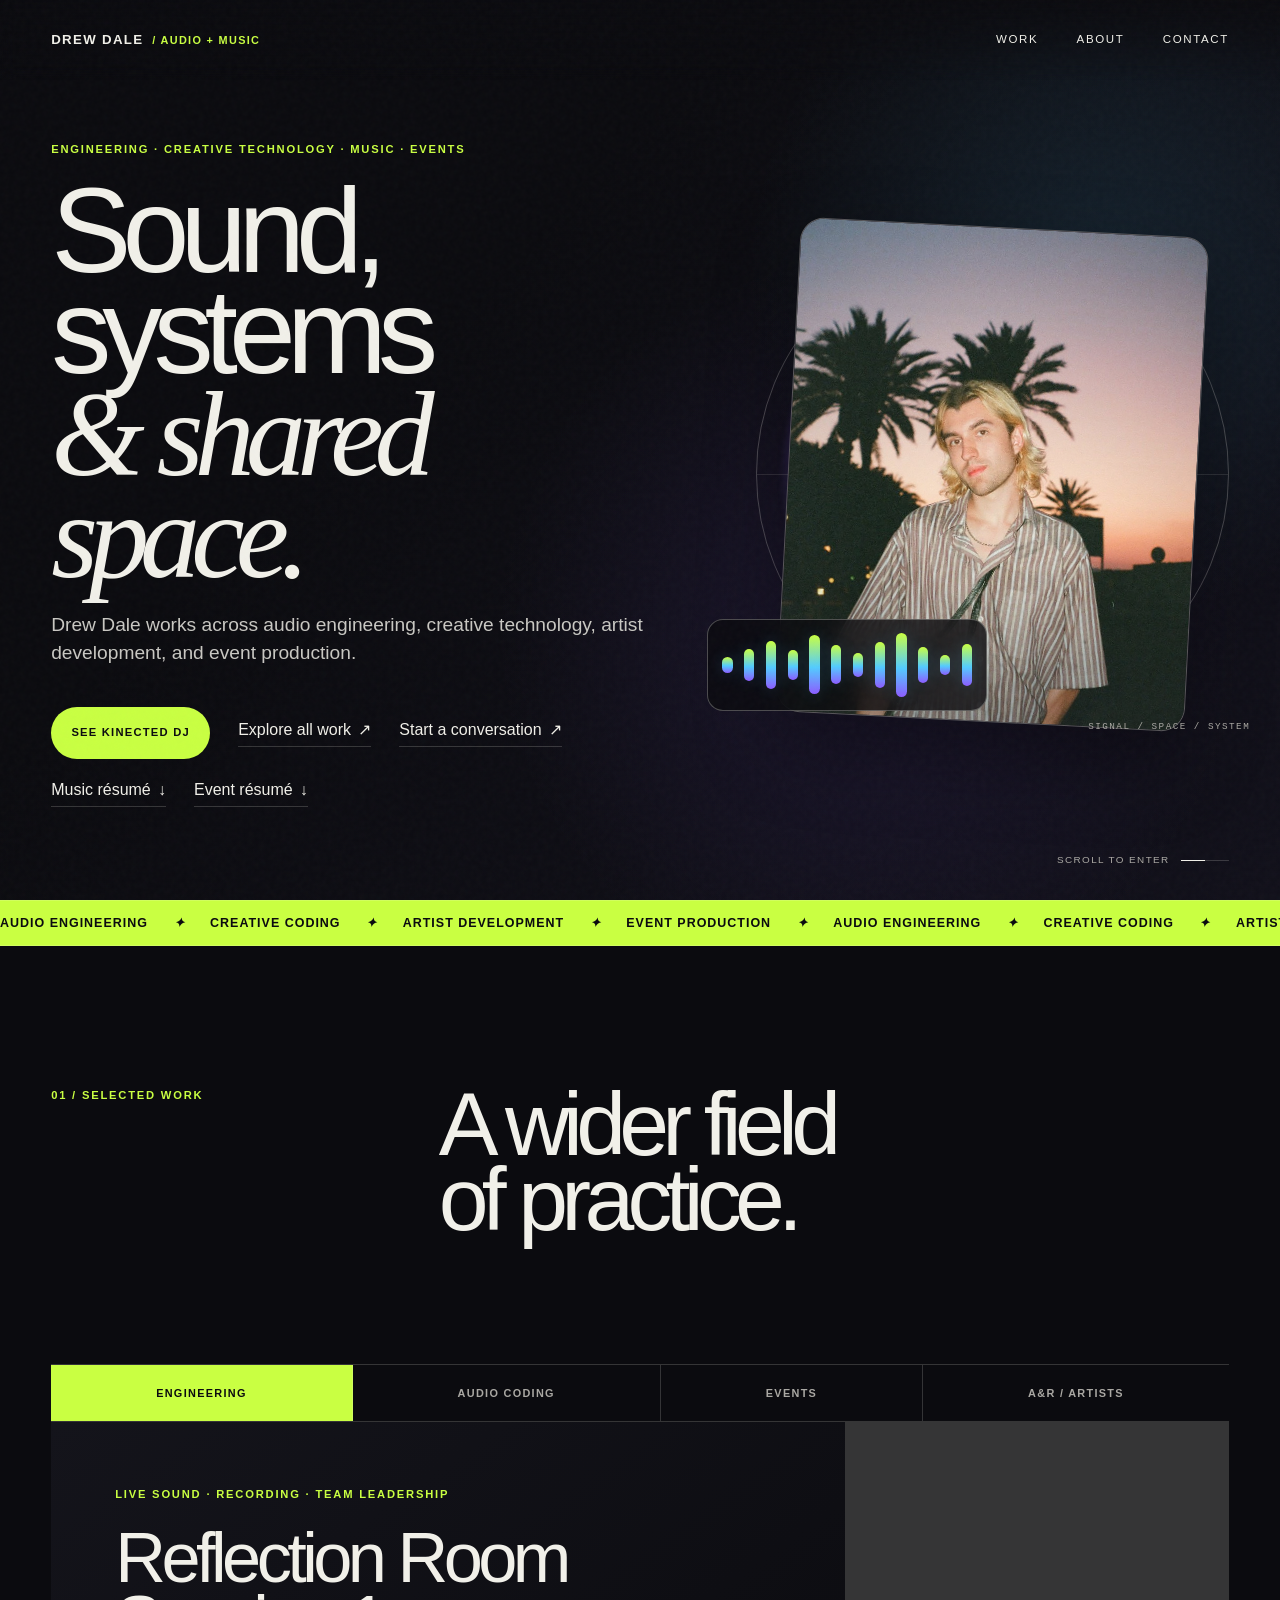
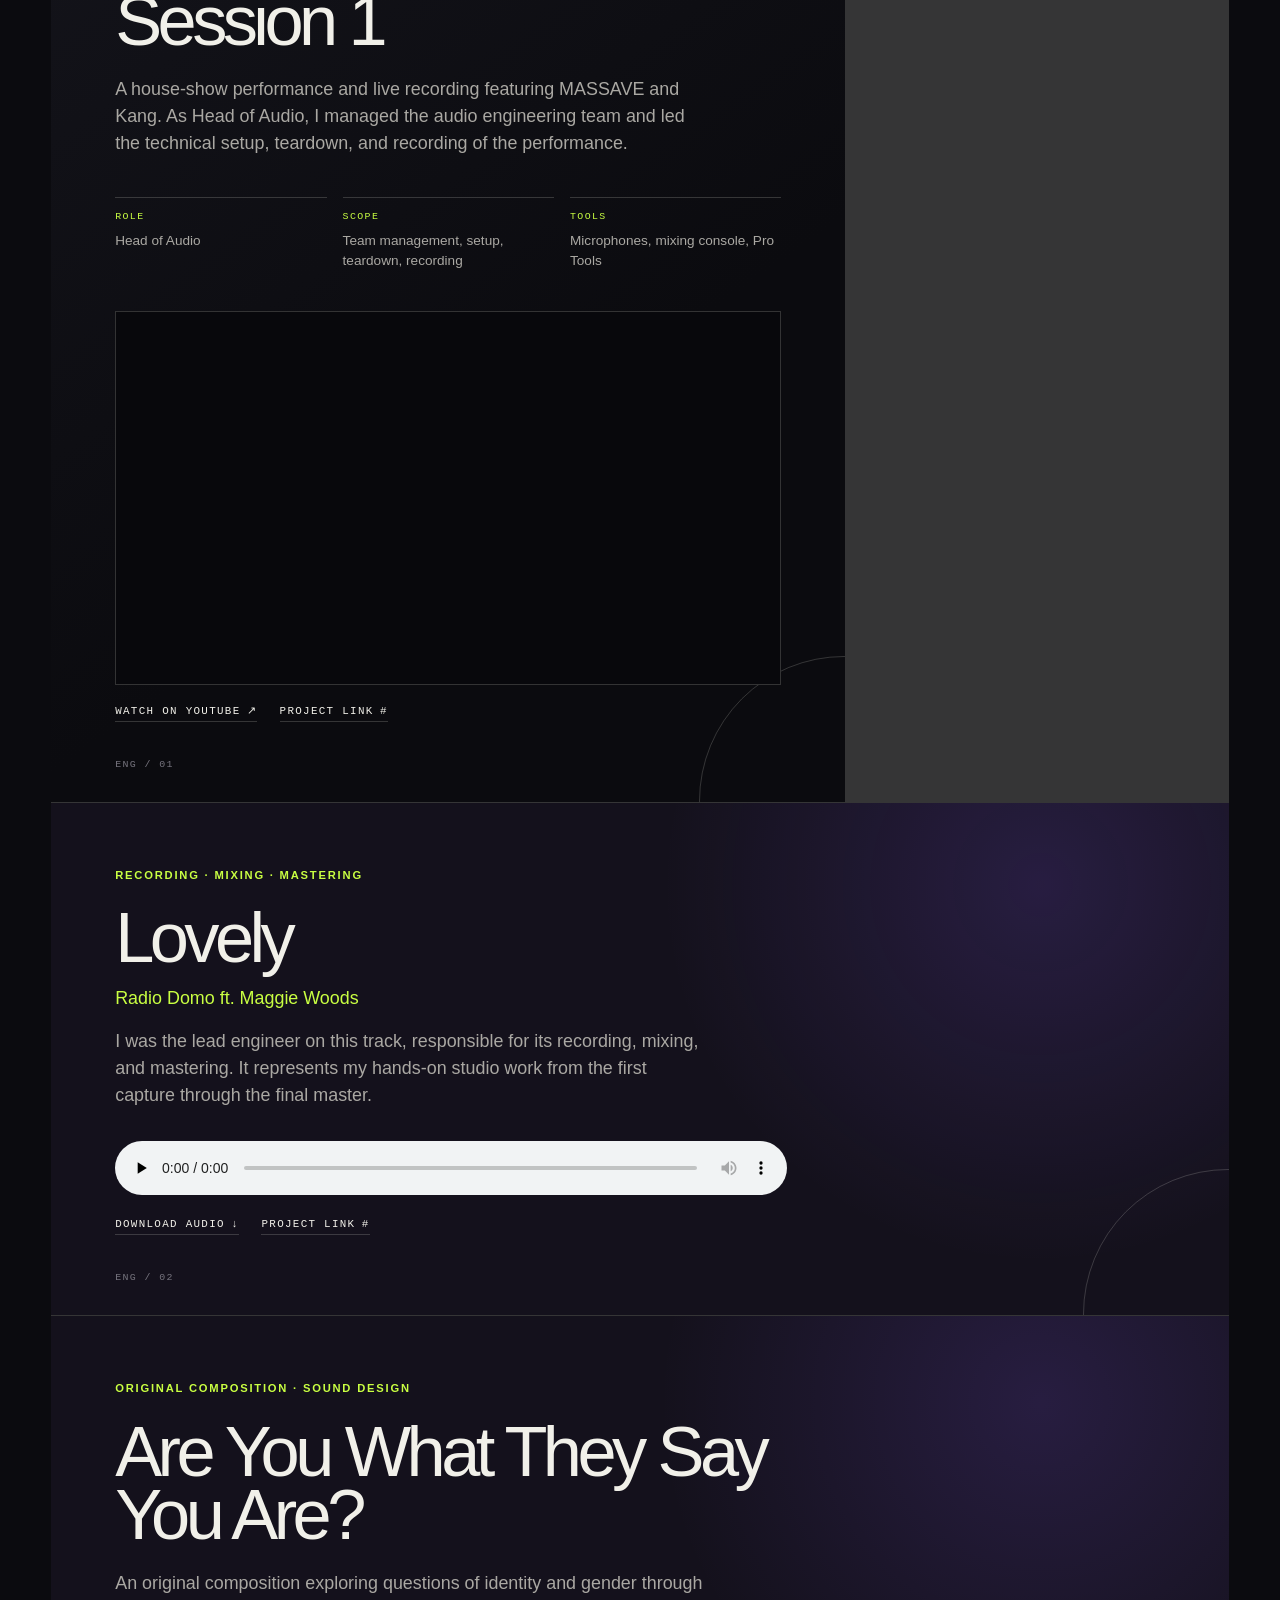
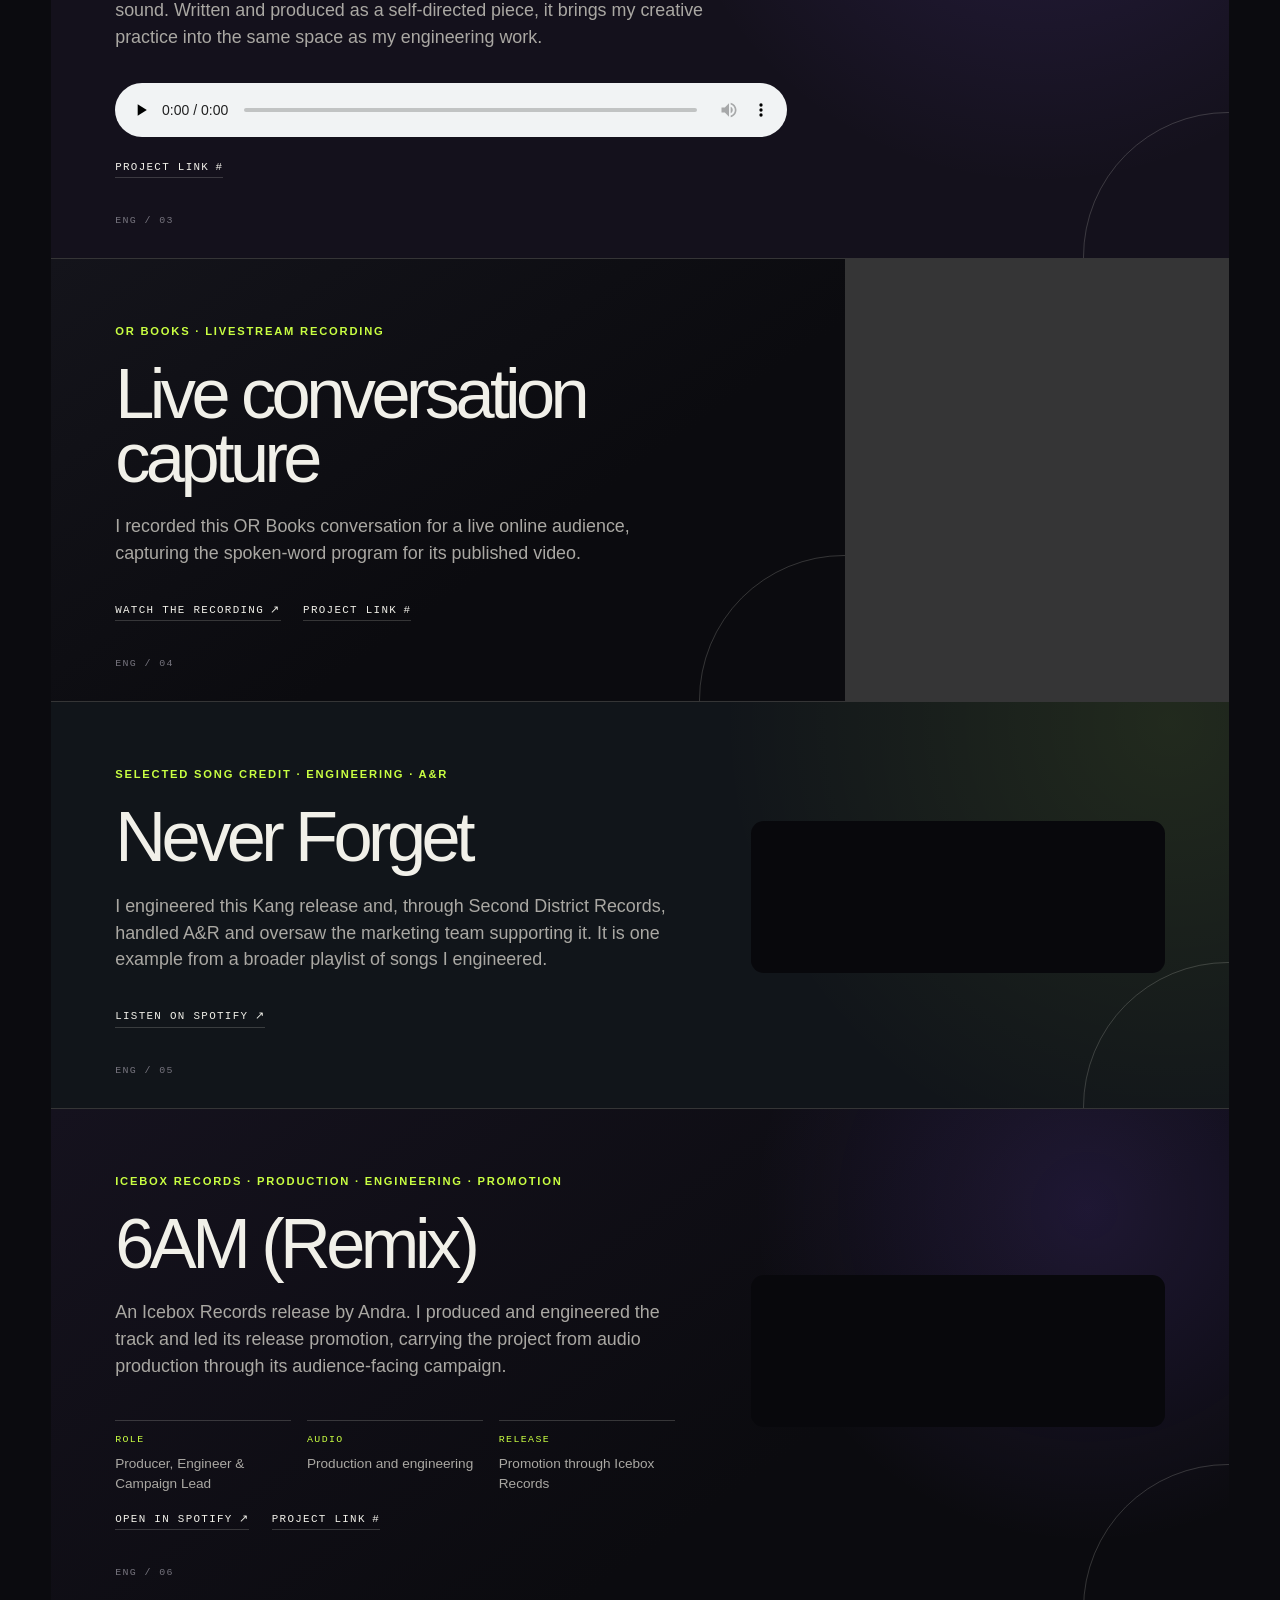
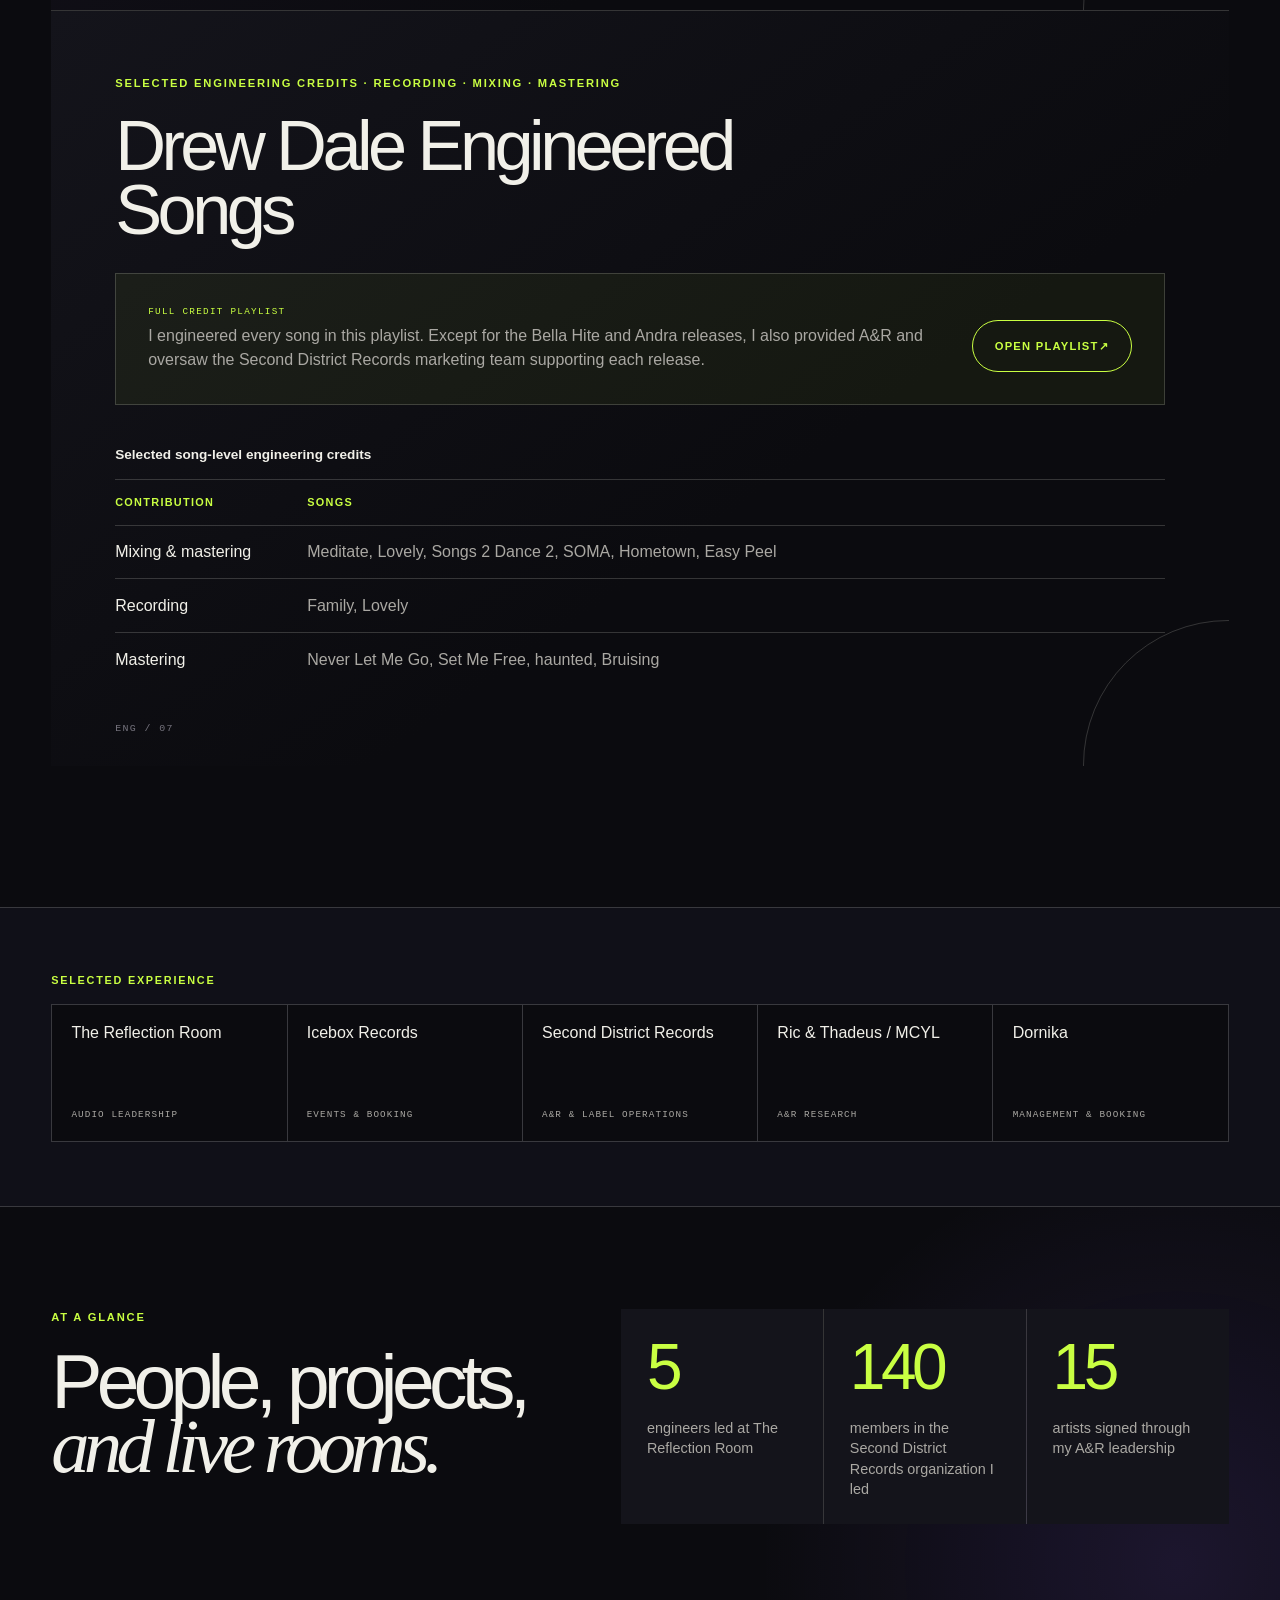
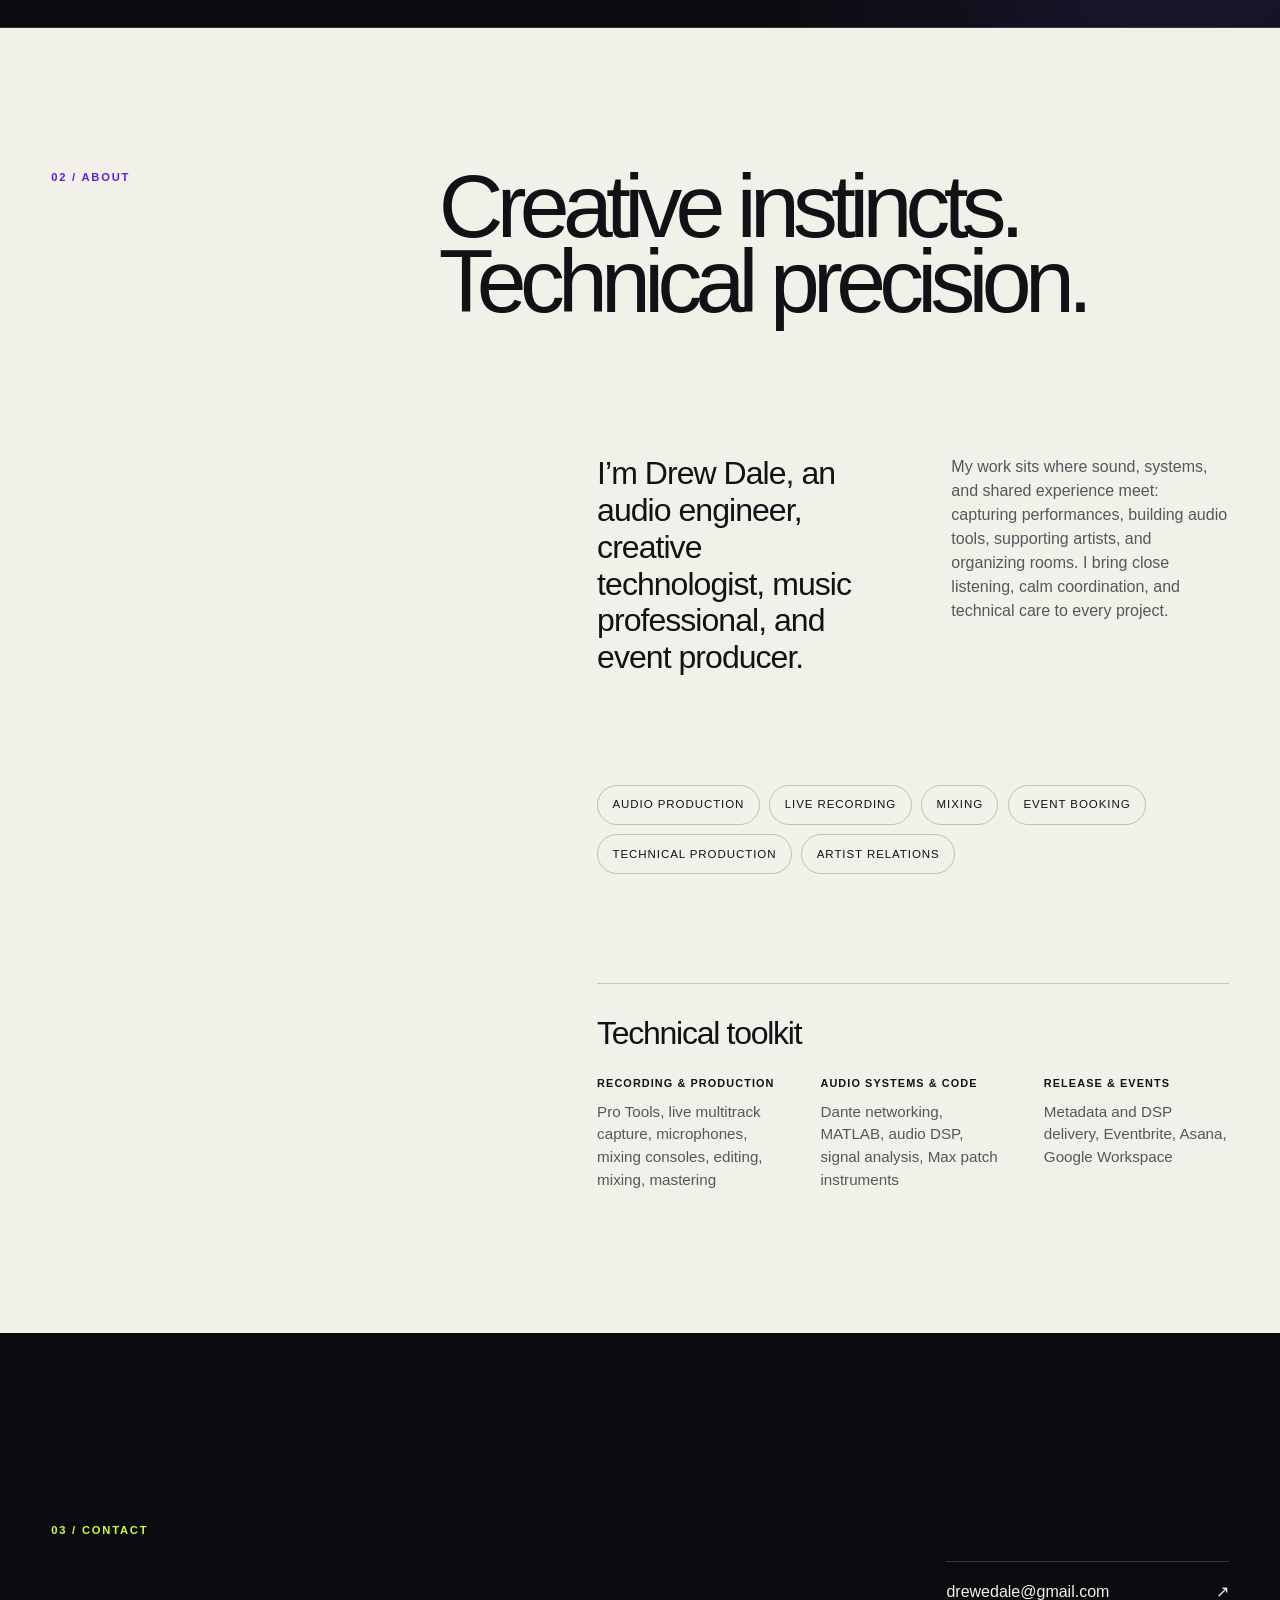
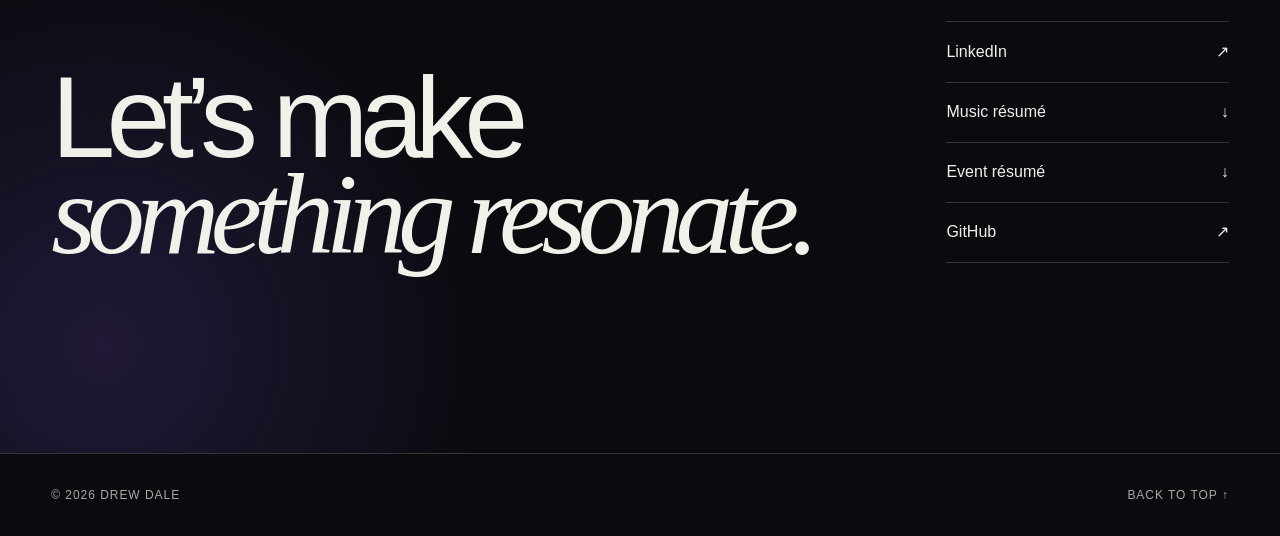
==== commit 635dddf8: "Add Dornika release party flyer and song credits" ====
--- a/index.html
+++ b/index.html
@@ -20,7 +20,7 @@
   <meta name="twitter:description" content="Audio engineering, creative technology, artist development, and event production by Drew Dale.">
   <meta name="twitter:image" content="https://drewedale.github.io/assets/drew-dale-portrait.jpg">
   <title>Drew Dale — Audio Engineering, Creative Technology & Events</title>
-  <link rel="stylesheet" href="style.css?v=12">
+  <link rel="stylesheet" href="style.css?v=13">
   <script src="script.js?v=2" defer></script>
 </head>
 <body>
@@ -211,7 +211,7 @@
               <span class="card-code">ENG / 06</span>
             </article>
             <article class="work-card work-card-wide playlist-feature" id="engineered-songs-playlist">
-              <p class="project-meta">Selected engineering credits · Recording and mix work</p>
+              <p class="project-meta">Selected engineering credits · Recording · Mixing · Mastering</p>
               <h3>Drew Dale Engineered Songs</h3>
               <div class="playlist-callout">
                 <div>
@@ -220,6 +220,15 @@
                 </div>
                 <a class="button playlist-button" href="https://open.spotify.com/playlist/077dR9E3UKBlMTX1Ym7ZyZ" target="_blank" rel="noreferrer">Open playlist <span aria-hidden="true">↗</span></a>
               </div>
+              <table class="playlist-credits">
+                <caption>Selected song-level engineering credits</caption>
+                <thead><tr><th scope="col">Contribution</th><th scope="col">Songs</th></tr></thead>
+                <tbody>
+                  <tr><th scope="row">Mixing &amp; mastering</th><td>Meditate, Lovely, Songs 2 Dance 2, SOMA, Hometown, Easy Peel</td></tr>
+                  <tr><th scope="row">Recording</th><td>Family, Lovely</td></tr>
+                  <tr><th scope="row">Mastering</th><td>Never Let Me Go, Set Me Free, haunted, Bruising</td></tr>
+                </tbody>
+              </table>
               <span class="card-code">ENG / 07</span>
             </article>
           </div>
@@ -417,7 +426,7 @@
               <div class="case-study-copy">
                 <p class="project-meta">Management · Booking · Release promotion</p>
                 <h3>Dornika</h3>
-                <p>I support Dornika’s management and booking, from venue outreach and artist communication to live-event production. I also helped plan promotion for the song “SMASH!”, including a song release party.</p>
+                <p>I support Dornika’s management and booking, from venue outreach and artist communication to live-event production. I helped plan promotion for the song “SMASH!”, including its February 15 release party at Mood Ring NYC.</p>
                 <div class="case-study-actions">
                   <a class="case-study-link" href="#night-with-dornika">Explore A Night with Dornika <span aria-hidden="true">↗</span></a>
                   <a class="case-study-link" href="https://open.spotify.com/album/7er9TKcKn3Vaq5VLjYAHK6" target="_blank" rel="noreferrer">Listen to SMASH! <span aria-hidden="true">↗</span></a>
@@ -425,10 +434,10 @@
                 </div>
               </div>
               <figure class="artist-dornika-photo">
-                <a href="#night-with-dornika" aria-label="See the A Night with Dornika event case study">
-                  <img src="assets/night-with-dornika-performance.webp" alt="Dornika performing onstage with dancers under green lighting" width="1800" height="1200" loading="lazy" decoding="async">
+                <a href="assets/dornika-smash-release-party.jpg" target="_blank" rel="noreferrer" aria-label="Open SMASH! release party flyer at full size">
+                  <img src="assets/dornika-smash-release-party.jpg" alt="SMASH! release party flyer for Dornika at Mood Ring NYC on February 15, featuring the performance lineup" width="1545" height="2000" loading="lazy" decoding="async">
                 </a>
-                <figcaption>A Night with Dornika · live performance</figcaption>
+                <figcaption>“SMASH!” release party · Mood Ring NYC · February 15</figcaption>
               </figure>
               <span class="card-code">ART / 02</span>
             </article>
--- a/style.css
+++ b/style.css
@@ -529,15 +529,29 @@
   padding-bottom: 5rem;
   background: radial-gradient(circle at 85% 20%, rgba(201, 255, 66, 0.09), transparent 35%), #111118;
 }
-.artist-dornika-photo { position: relative; z-index: 1; margin: 0; }
-.artist-dornika-photo a { display: block; overflow: hidden; border-radius: var(--radius); }
-.artist-dornika-photo img { width: 100%; aspect-ratio: 3 / 2; object-fit: cover; }
+.artist-dornika-photo { position: relative; z-index: 1; justify-self: center; width: min(100%, 27rem); margin: 0; }
+.artist-dornika-photo a { display: block; }
+.artist-dornika-photo img { width: 100%; height: auto; border-radius: var(--radius); }
 .artist-dornika-photo figcaption {
   margin-top: 0.75rem;
   color: var(--muted);
   font-size: 0.72rem;
   letter-spacing: 0.08em;
 }
+.playlist-credits {
+  position: relative;
+  z-index: 1;
+  width: 100%;
+  margin-top: 2.5rem;
+  border-collapse: collapse;
+  text-align: left;
+}
+.playlist-credits caption { margin-bottom: .8rem; color: var(--ink); font-size: .85rem; font-weight: 700; text-align: left; }
+.playlist-credits th,
+.playlist-credits td { padding: .9rem 1rem .9rem 0; border-top: 1px solid var(--line); vertical-align: top; }
+.playlist-credits thead th { color: var(--acid); font-size: .68rem; letter-spacing: .12em; text-transform: uppercase; }
+.playlist-credits tbody th { width: 12rem; color: var(--ink); font-weight: 500; }
+.playlist-credits tbody td { color: var(--muted); }
 .event-case-study {
   grid-column: 1 / -1;
   min-height: 0;
@@ -871,6 +885,7 @@
   h1 { font-size: clamp(3.6rem, 20vw, 5.5rem); }
   .hero-art { width: min(28rem, 90vw); }
   .hero-actions { align-items: flex-start; flex-direction: column; gap: 1.1rem; }
+  .playlist-credits tbody th { width: 8rem; }
   .project-visual { min-height: 21rem; }
   .case-study-details,
   .case-study-details--four { grid-template-columns: 1fr; }
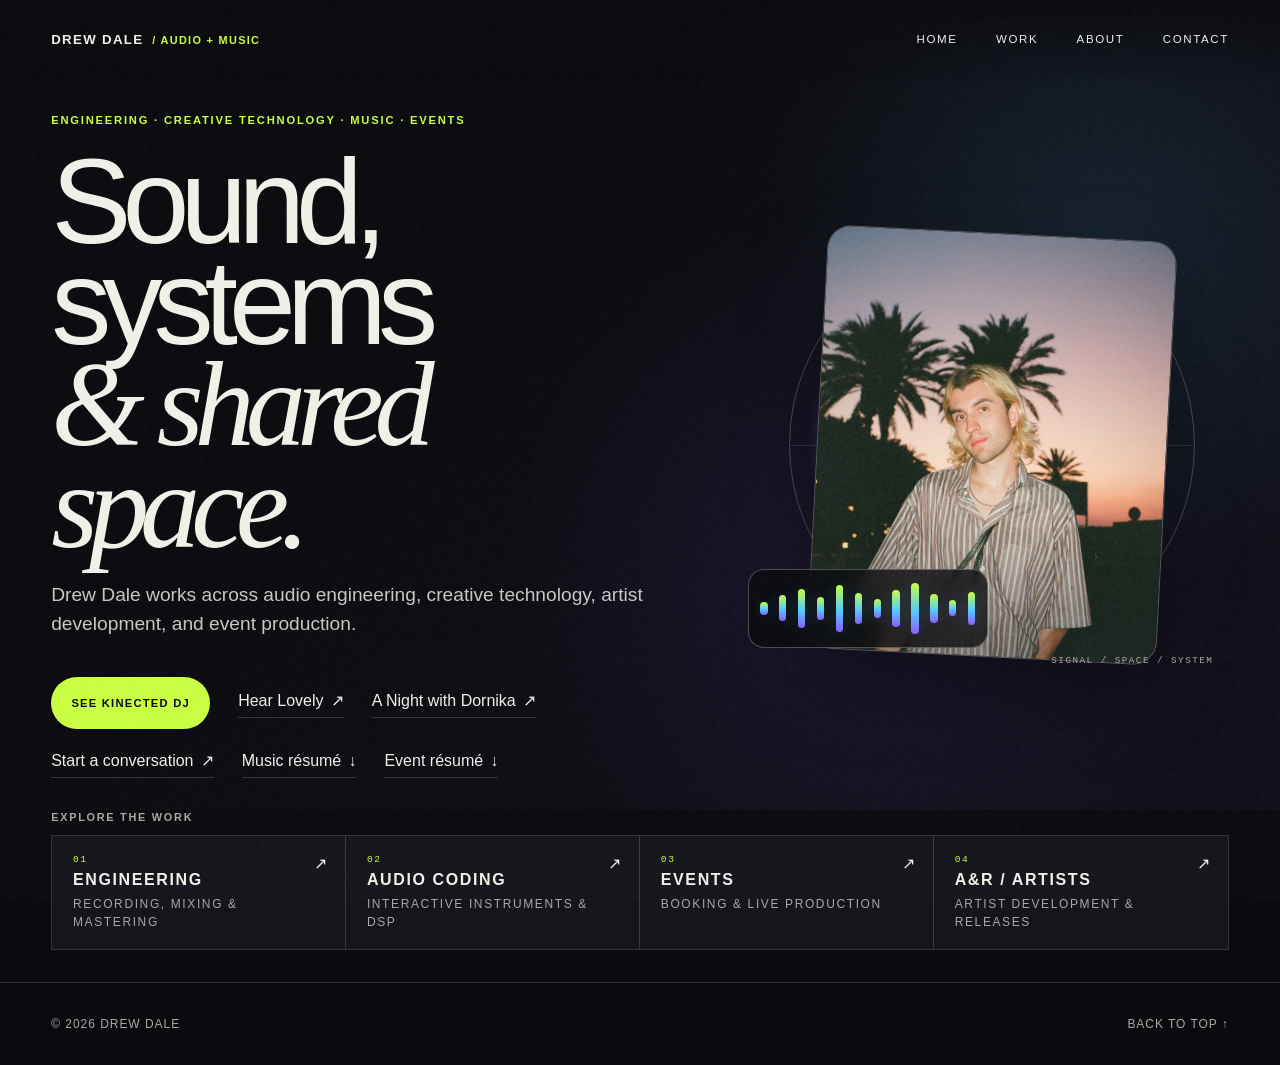
==== commit 07af9ded: "Split portfolio into home and dedicated work pages" ====
--- a/index.html
+++ b/index.html
@@ -3,52 +3,49 @@
 <head>
   <meta charset="utf-8">
   <meta name="viewport" content="width=device-width, initial-scale=1">
-  <meta name="description" content="Drew Dale is an audio engineer, creative technologist, music professional, and event producer.">
+  <meta name="description" content="Drew Dale works across audio engineering, creative technology, artist development, and event production.">
   <meta name="theme-color" content="#0b0b0f">
   <link rel="canonical" href="https://drewedale.github.io/">
   <meta property="og:type" content="website">
   <meta property="og:url" content="https://drewedale.github.io/">
   <meta property="og:site_name" content="Drew Dale">
-  <meta property="og:title" content="Drew Dale — Sound, systems &amp; shared space">
-  <meta property="og:description" content="Audio engineering, creative technology, artist development, and event production by Drew Dale.">
+  <meta property="og:title" content="Drew Dale — Audio Engineering, Creative Technology &amp; Events">
+  <meta property="og:description" content="Drew Dale works across audio engineering, creative technology, artist development, and event production.">
   <meta property="og:image" content="https://drewedale.github.io/assets/drew-dale-portrait.jpg">
   <meta property="og:image:width" content="1565">
   <meta property="og:image:height" content="1037">
   <meta property="og:image:alt" content="Drew Dale at sunset beneath palm trees">
   <meta name="twitter:card" content="summary_large_image">
-  <meta name="twitter:title" content="Drew Dale — Sound, systems &amp; shared space">
-  <meta name="twitter:description" content="Audio engineering, creative technology, artist development, and event production by Drew Dale.">
+  <meta name="twitter:title" content="Drew Dale — Audio Engineering, Creative Technology &amp; Events">
+  <meta name="twitter:description" content="Drew Dale works across audio engineering, creative technology, artist development, and event production.">
   <meta name="twitter:image" content="https://drewedale.github.io/assets/drew-dale-portrait.jpg">
-  <title>Drew Dale — Audio Engineering, Creative Technology & Events</title>
-  <link rel="stylesheet" href="style.css?v=13">
-  <script src="script.js?v=2" defer></script>
+  <title>Drew Dale — Audio Engineering, Creative Technology &amp; Events</title>
+  <link rel="stylesheet" href="style.css?v=14">
+  <script src="script.js?v=3" defer></script>
 </head>
-<body>
+<body class="home-page" data-page="home">
   <a class="skip-link" href="#main">Skip to content</a>
   <div class="cursor-glow" aria-hidden="true"></div>
-
   <header class="site-header">
-    <a class="wordmark" href="#top" aria-label="Drew Dale home">
-      <span>DREW DALE</span>
-      <small>/ AUDIO + MUSIC</small>
-    </a>
+    <a class="wordmark" href="index.html" aria-label="Drew Dale home"><span>DREW DALE</span><small>/ AUDIO + MUSIC</small></a>
     <button class="menu-toggle" type="button" aria-expanded="false" aria-controls="site-nav">Menu</button>
     <nav id="site-nav" aria-label="Main navigation">
-      <a href="#work">Work</a>
-      <a href="#about">About</a>
-      <a href="#contact">Contact</a>
+      <a href="index.html">Home</a>
+      <a href="#paths">Work</a>
+      <a href="about.html">About</a>
+      <a href="about.html#contact">Contact</a>
     </nav>
   </header>
-
-  <main id="main">
-    <section class="hero" id="top" aria-labelledby="hero-title">
+  <main id="main" class="home-main">
+<section class="hero" id="top" aria-labelledby="hero-title">
       <div class="hero-copy">
         <p class="eyebrow">Engineering · Creative technology · Music · Events</p>
         <h1 id="hero-title">Sound, systems<br><em>& shared space.</em></h1>
         <p class="hero-intro">Drew Dale works across audio engineering, creative technology, artist development, and event production.</p>
         <div class="hero-actions">
-          <a class="button button-primary" href="#kinected-dj">See Kinected DJ</a>
-          <a class="text-link" href="#work">Explore all work <span aria-hidden="true">↗</span></a>
+          <a class="button button-primary" href="audio-coding.html#kinected-dj">See Kinected DJ</a>
+          <a class="text-link" href="engineering.html#lovely-radio-domo">Hear Lovely <span aria-hidden="true">↗</span></a>
+          <a class="text-link" href="events.html#night-with-dornika">A Night with Dornika <span aria-hidden="true">↗</span></a>
           <a class="text-link" href="mailto:drewedale@gmail.com">Start a conversation <span aria-hidden="true">↗</span></a>
           <a class="text-link" href="assets/drew-dale-music-resume.pdf" download="Drew_Dale_Music_Resume.pdf">Music résumé <span aria-hidden="true">↓</span></a>
           <a class="text-link" href="assets/drew-dale-event-resume.pdf" download="Drew_Dale_Event_Resume.pdf">Event résumé <span aria-hidden="true">↓</span></a>
@@ -68,499 +65,29 @@
         </div>
         <span class="scope-label" aria-hidden="true">SIGNAL / SPACE / SYSTEM</span>
       </div>
-
-      <div class="scroll-cue" aria-hidden="true">
-        <span>Scroll to enter</span>
-        <i></i>
-      </div>
     </section>
-
-    <section class="marquee" aria-label="Areas of practice">
-      <div class="marquee-track">
-        <span>Audio engineering</span><i>✦</i><span>Creative coding</span><i>✦</i><span>Artist development</span><i>✦</i><span>Event production</span><i>✦</i>
-        <span aria-hidden="true">Audio engineering</span><i aria-hidden="true">✦</i><span aria-hidden="true">Creative coding</span><i aria-hidden="true">✦</i><span aria-hidden="true">Artist development</span><i aria-hidden="true">✦</i><span aria-hidden="true">Event production</span><i aria-hidden="true">✦</i>
-      </div>
-    </section>
-
-    <section class="work section" id="work" aria-labelledby="work-title">
-      <div class="section-heading reveal">
-        <p class="section-number">01 / Selected work</p>
-        <h2 id="work-title">A wider field<br>of practice.</h2>
-      </div>
-
-      <div class="work-browser reveal">
-        <div class="work-tabs" role="tablist" aria-label="Portfolio categories">
-          <button id="tab-engineering" role="tab" aria-selected="true" aria-controls="panel-engineering" tabindex="0" data-tab="engineering">Engineering</button>
-          <button id="tab-coding" role="tab" aria-selected="false" aria-controls="panel-coding" tabindex="-1" data-tab="coding">Audio coding</button>
-          <button id="tab-events" role="tab" aria-selected="false" aria-controls="panel-events" tabindex="-1" data-tab="events">Events</button>
-          <button id="tab-artists" role="tab" aria-selected="false" aria-controls="panel-artists" tabindex="-1" data-tab="artists">A&amp;R / Artists</button>
-        </div>
-
-        <div class="work-panels">
-          <div class="work-panel is-active" id="panel-engineering" role="tabpanel" aria-labelledby="tab-engineering" data-panel="engineering">
-            <article class="work-card work-card-wide reflection-card" id="reflection-room">
-              <div class="case-study-copy">
-                <p class="project-meta">Live sound · Recording · Team leadership</p>
-                <h3>Reflection Room Session 1</h3>
-                <p>A house-show performance and live recording featuring MASSAVE and Kang. As Head of Audio, I managed the audio engineering team and led the technical setup, teardown, and recording of the performance.</p>
-                <dl class="case-study-details">
-                  <div>
-                    <dt>Role</dt>
-                    <dd>Head of Audio</dd>
-                  </div>
-                  <div>
-                    <dt>Scope</dt>
-                    <dd>Team management, setup, teardown, recording</dd>
-                  </div>
-                  <div>
-                    <dt>Tools</dt>
-                    <dd>Microphones, mixing console, Pro Tools</dd>
-                  </div>
-                </dl>
-              </div>
-              <div class="case-study-video">
-                <iframe src="https://www.youtube-nocookie.com/embed/lUkuG640v24" title="Reflection Room Session 1 featuring MASSAVE and Kang" loading="lazy" allow="accelerometer; autoplay; clipboard-write; encrypted-media; gyroscope; picture-in-picture; web-share" referrerpolicy="strict-origin-when-cross-origin" allowfullscreen></iframe>
-              </div>
-              <div class="case-study-actions">
-                <a class="case-study-link" href="https://www.youtube.com/watch?v=lUkuG640v24" target="_blank" rel="noreferrer">Watch on YouTube <span aria-hidden="true">↗</span></a>
-                <a class="case-study-link project-permalink" href="#reflection-room">Project link <span aria-hidden="true">#</span></a>
-              </div>
-              <span class="card-code">ENG / 01</span>
-            </article>
-            <article class="work-card work-card-wide audio-feature" id="lovely-radio-domo">
-              <div class="case-study-copy">
-                <p class="project-meta">Recording · Mixing · Mastering</p>
-                <h3>Lovely</h3>
-                <p class="release-byline">Radio Domo ft. Maggie Woods</p>
-                <p>I was the lead engineer on this track, responsible for its recording, mixing, and mastering. It represents my hands-on studio work from the first capture through the final master.</p>
-                <audio controls preload="none" aria-label="Listen to Lovely by Radio Domo featuring Maggie Woods">
-                  <source src="assets/lovely-radio-domo-ft-maggie-woods.mp3" type="audio/mpeg">
-                  Your browser does not support the audio player.
-                </audio>
-                <div class="case-study-actions">
-                  <a class="case-study-link" href="assets/lovely-radio-domo-ft-maggie-woods.mp3" download="Lovely - Radio Domo ft. Maggie Woods.mp3">Download audio <span aria-hidden="true">↓</span></a>
-                  <a class="case-study-link project-permalink" href="#lovely-radio-domo">Project link <span aria-hidden="true">#</span></a>
-                </div>
-              </div>
-              <span class="card-code">ENG / 02</span>
-            </article>
-            <article class="work-card work-card-wide audio-feature" id="are-you-what-they-say-you-are">
-              <div class="case-study-copy">
-                <p class="project-meta">Original composition · Sound design</p>
-                <h3>Are You What They Say You Are?</h3>
-                <p>An original composition exploring questions of identity and gender through sound. Written and produced as a self-directed piece, it brings my creative practice into the same space as my engineering work.</p>
-                <audio controls preload="none" aria-label="Listen to Are You What They Say You Are?">
-                  <source src="assets/are-you-what-they-say-you-are.mp3" type="audio/mpeg">
-                  Your browser does not support the audio player.
-                </audio>
-              </div>
-              <a class="case-study-link project-permalink" href="#are-you-what-they-say-you-are">Project link <span aria-hidden="true">#</span></a>
-              <span class="card-code">ENG / 03</span>
-            </article>
-            <article class="work-card work-card-wide talk-card" id="or-books-live-talk">
-              <p class="project-meta">OR Books · Livestream recording</p>
-              <h3>Live conversation capture</h3>
-              <p>I recorded this OR Books conversation for a live online audience, capturing the spoken-word program for its published video.</p>
-              <div class="case-study-actions">
-                <a class="case-study-link" href="https://www.youtube.com/watch?v=WOtMsjjXmps" target="_blank" rel="noreferrer">Watch the recording <span aria-hidden="true">↗</span></a>
-                <a class="case-study-link project-permalink" href="#or-books-live-talk">Project link <span aria-hidden="true">#</span></a>
-              </div>
-              <span class="card-code">ENG / 04</span>
-            </article>
-            <article class="work-card work-card-wide release-case-study featured-engineering" id="never-forget-engineering">
-              <div class="case-study-copy">
-                <p class="project-meta">Selected song credit · Engineering · A&amp;R</p>
-                <h3>Never Forget</h3>
-                <p>I engineered this Kang release and, through Second District Records, handled A&amp;R and oversaw the marketing team supporting it. It is one example from a broader playlist of songs I engineered.</p>
-                <div class="case-study-actions">
-                  <a class="case-study-link" href="https://open.spotify.com/album/3JNQ9W77jWBeRXgm2zi19L" target="_blank" rel="noreferrer">Listen on Spotify <span aria-hidden="true">↗</span></a>
-                </div>
-              </div>
-              <div class="release-media">
-                <iframe class="spotify-embed" src="https://open.spotify.com/embed/album/3JNQ9W77jWBeRXgm2zi19L?utm_source=generator" title="Spotify player for Never Forget by Kang" width="100%" height="152" loading="lazy" allow="autoplay; clipboard-write; encrypted-media; fullscreen; picture-in-picture" allowfullscreen></iframe>
-              </div>
-              <span class="card-code">ENG / 05</span>
-            </article>
-            <article class="work-card work-card-wide release-case-study release-case-study--icebox" id="six-am-remix">
-              <div class="case-study-copy">
-                <p class="project-meta">Icebox Records · Production · Engineering · Promotion</p>
-                <h3>6AM (Remix)</h3>
-                <p>An Icebox Records release by Andra. I produced and engineered the track and led its release promotion, carrying the project from audio production through its audience-facing campaign.</p>
-                <dl class="case-study-details">
-                  <div>
-                    <dt>Role</dt>
-                    <dd>Producer, Engineer &amp; Campaign Lead</dd>
-                  </div>
-                  <div>
-                    <dt>Audio</dt>
-                    <dd>Production and engineering</dd>
-                  </div>
-                  <div>
-                    <dt>Release</dt>
-                    <dd>Promotion through Icebox Records</dd>
-                  </div>
-                </dl>
-                <div class="case-study-actions">
-                  <a class="case-study-link" href="https://open.spotify.com/track/5sXubuiJsOfsPEKRPsvcjN" target="_blank" rel="noreferrer">Open in Spotify <span aria-hidden="true">↗</span></a>
-                  <a class="case-study-link project-permalink" href="#six-am-remix">Project link <span aria-hidden="true">#</span></a>
-                </div>
-              </div>
-              <div class="release-media">
-                <iframe class="spotify-embed" src="https://open.spotify.com/embed/track/5sXubuiJsOfsPEKRPsvcjN?utm_source=generator" title="Spotify player for 6AM (Remix) by Andra" width="100%" height="152" loading="lazy" allow="autoplay; clipboard-write; encrypted-media; fullscreen; picture-in-picture" allowfullscreen></iframe>
-              </div>
-              <span class="card-code">ENG / 06</span>
-            </article>
-            <article class="work-card work-card-wide playlist-feature" id="engineered-songs-playlist">
-              <p class="project-meta">Selected engineering credits · Recording · Mixing · Mastering</p>
-              <h3>Drew Dale Engineered Songs</h3>
-              <div class="playlist-callout">
-                <div>
-                  <p class="release-type">Full credit playlist</p>
-                  <p>I engineered every song in this playlist. Except for the Bella Hite and Andra releases, I also provided A&amp;R and oversaw the Second District Records marketing team supporting each release.</p>
-                </div>
-                <a class="button playlist-button" href="https://open.spotify.com/playlist/077dR9E3UKBlMTX1Ym7ZyZ" target="_blank" rel="noreferrer">Open playlist <span aria-hidden="true">↗</span></a>
-              </div>
-              <table class="playlist-credits">
-                <caption>Selected song-level engineering credits</caption>
-                <thead><tr><th scope="col">Contribution</th><th scope="col">Songs</th></tr></thead>
-                <tbody>
-                  <tr><th scope="row">Mixing &amp; mastering</th><td>Meditate, Lovely, Songs 2 Dance 2, SOMA, Hometown, Easy Peel</td></tr>
-                  <tr><th scope="row">Recording</th><td>Family, Lovely</td></tr>
-                  <tr><th scope="row">Mastering</th><td>Never Let Me Go, Set Me Free, haunted, Bruising</td></tr>
-                </tbody>
-              </table>
-              <span class="card-code">ENG / 07</span>
-            </article>
-          </div>
-
-          <div class="work-panel" id="panel-coding" role="tabpanel" aria-labelledby="tab-coding" data-panel="coding" hidden>
-            <article class="work-card work-card-wide coding-card kinect-feature" id="kinected-dj">
-              <div class="case-study-copy">
-                <p class="project-meta">Max/MSP · Motion tracking · Interactive instrument</p>
-                <h3>The Kinected DJ</h3>
-                <p>I built a performance instrument that maps full body motion to audio effects during a DJ set. An Xbox Kinect sends joint positions and hand states through KinectV2-OSC to Max, where I can calibrate movement and route it to effect parameters. This iteration combines Rekordbox and a DDJ-400 with a Max effect patcher containing 48 selectable effects.</p>
-                <dl class="case-study-details">
-                  <div><dt>Input</dt><dd>Kinect body tracking via OSC</dd></div>
-                  <div><dt>Mapping</dt><dd>Calibrated movement to effect parameters</dd></div>
-                  <div><dt>Output</dt><dd>Processed DJ audio</dd></div>
-                </dl>
-              </div>
-              <div class="kinect-media">
-                <div class="kinect-video-wrap">
-                  <video controls preload="metadata" playsinline poster="assets/kinected-dj-poster.jpg" aria-label="Kinected DJ motion performance demonstration">
-                    <source src="assets/kinected-dj-performance.mp4" type="video/mp4">
-                    Your browser does not support this video.
-                  </video>
-                  <p>Performance demonstration · 3 min 54 sec</p>
-                </div>
-                <figure>
-                  <a href="assets/kinected-dj-layout.webp" target="_blank" rel="noreferrer"><img src="assets/kinected-dj-layout.webp" alt="Collage showing Kinect tracking, Max patch routing, DJ controller, laptops, and performance setup" loading="lazy"></a>
-                  <figcaption>Physical setup, body tracking, and patch layout</figcaption>
-                </figure>
-              </div>
-              <div class="case-study-actions">
-                <a class="case-study-link" href="assets/kinected-dj-paper.pdf" target="_blank" rel="noreferrer">Read project paper <span aria-hidden="true">↗</span></a>
-                <a class="case-study-link" href="assets/kinected-dj-patches.zip" download>Download Max patches <span aria-hidden="true">↓</span></a>
-                <a class="case-study-link project-permalink" href="#kinected-dj">Project link <span aria-hidden="true">#</span></a>
-              </div>
-              <p class="project-note">The patch archive includes the main instrument and directly referenced companion patches. Running it requires Max and the original Kinect/OSC setup; some effect modules use additional packages.</p>
-              <span class="card-code">CODE / 01</span>
-            </article>
-            <article class="work-card work-card-wide coding-card" id="concatenative-synthesis">
-              <p class="project-meta">MATLAB · Digital signal processing · Experimental synthesis</p>
-              <h3>Concatenative timbre synthesis</h3>
-              <p>A prototype that segments source recordings into grains, compares Bark-spectrum and harmonic-ratio features with a target, then reassembles selected grains with overlap-add. The repository includes the original coursework and a documented revision; the revision has been reviewed but not run in MATLAB.</p>
-              <div class="case-study-actions">
-                <a class="case-study-link" href="https://github.com/drewedale/concatenative-timbre-synthesis" target="_blank" rel="noreferrer">View repository <span aria-hidden="true">↓</span></a>
-                <a class="case-study-link project-permalink" href="#concatenative-synthesis">Project link <span aria-hidden="true">#</span></a>
-              </div>
-              <span class="card-code">CODE / 02</span>
-            </article>
-            <article class="work-card coding-secondary" id="matlab-audio-dsp">
-              <p class="project-meta">MATLAB · Audio programming</p>
-              <h3>Audio DSP experiments</h3>
-              <p>Selected coursework functions for tone generation, hard clipping, FFT bin conversion, spectral centroid, and spectral spread, with a small demo using generated audio. Curated educational code, reviewed statically; the repository documents the examples and verification limits.</p>
-              <a class="case-study-link" href="https://github.com/drewedale/matlab-audio-dsp-experiments" target="_blank" rel="noreferrer">View repository <span aria-hidden="true">↗</span></a>
-              <span class="card-code">CODE / 03</span>
-            </article>
-            <article class="work-card work-card-wide coding-card max-performance" id="fauna-of-mirrors-iii">
-              <div class="case-study-copy">
-                <p class="project-meta">Max · Live performance systems · FUSE Ensemble</p>
-                <h3>Fauna of Mirrors III</h3>
-                <p>I designed a Max patch to extend FUSE Ensemble’s performance. It plays stereo tape to the main outputs while routing a synchronized click track to separate performer headphone outputs, supporting coordinated playback during the piece.</p>
-                <dl class="case-study-details">
-                  <div><dt>Contribution</dt><dd>Max patch design</dd></div>
-                  <div><dt>Playback</dt><dd>Stereo tape and click track</dd></div>
-                  <div><dt>Routing</dt><dd>Main stereo plus performer cues</dd></div>
-                </dl>
-              </div>
-              <div class="case-study-video">
-                <iframe src="https://www.youtube-nocookie.com/embed/QEQgvjx3O5k" title="Fauna of Mirrors III performed by FUSE Ensemble" loading="lazy" allow="accelerometer; autoplay; clipboard-write; encrypted-media; gyroscope; picture-in-picture; web-share" referrerpolicy="strict-origin-when-cross-origin" allowfullscreen></iframe>
-              </div>
-              <div class="case-study-actions">
-                <a class="case-study-link" href="https://www.youtube.com/watch?v=QEQgvjx3O5k" target="_blank" rel="noreferrer">Watch performance <span aria-hidden="true">↗</span></a>
-                <a class="case-study-link" href="assets/fauna-of-mirrors-iii-max-patch.zip" download>Download Max patch <span aria-hidden="true">↓</span></a>
-                <a class="case-study-link project-permalink" href="#fauna-of-mirrors-iii">Project link <span aria-hidden="true">#</span></a>
-              </div>
-              <span class="card-code">CODE / 04</span>
-            </article>
-            <article class="work-card coding-secondary" id="midi-synthesizer">
-              <p class="project-meta">Max/MSP · MIDI · Sound synthesis</p>
-              <h3>MIDI synthesizer</h3>
-              <p>A self-contained Max instrument built around MIDI note input, selectable waveforms, timbre controls, an ADSR envelope, portamento, vibrato, tremolo, and chord intervals. The patch includes its subpatchers and generated wave tables.</p>
-              <a class="case-study-link" href="assets/drew-dale-midi-synthesizer.zip" download>Download Max patch <span aria-hidden="true">↓</span></a>
-              <p class="project-note">Source patch from an audio programming assignment. Requires Max and a MIDI input; reviewed from source, without a recorded demo.</p>
-              <span class="card-code">CODE / 05</span>
-            </article>
-            <article class="work-card coding-secondary coding-github" id="portfolio-source">
-              <p class="project-meta">Web · Documentation · GitHub</p>
-              <h3>This portfolio</h3>
-              <p>The site’s HTML, CSS, and JavaScript are available in my public GitHub repository. It is a lightweight static project built for GitHub Pages.</p>
-              <a class="case-study-link" href="https://github.com/drewedale/drewedale.github.io" target="_blank" rel="noreferrer">View repository <span aria-hidden="true">↗</span></a>
-              <span class="card-code">CODE / 06</span>
-            </article>
-          </div>
-
-          <div class="work-panel" id="panel-events" role="tabpanel" aria-labelledby="tab-events" data-panel="events" hidden>
-            <article class="work-card work-card-wide event-case-study" id="night-with-dornika">
-              <div class="case-study-copy">
-                <p class="project-meta">Independent production · Artist management · February 1, 2026</p>
-                <h3>A Night with Dornika</h3>
-                <p>An independently produced live event at The Sultan Room in Brooklyn, developed through my management and booking work with Dornika. The three-act bill drew approximately 100 attendees. I booked the venue, managed the run of show and artist communications, handled promotion, created props, supported outfit styling, and performed a DJ set.</p>
-                <dl class="case-study-details case-study-details--four">
-                  <div>
-                    <dt>Role</dt>
-                    <dd>Producer, Booker &amp; DJ</dd>
-                  </div>
-                  <div>
-                    <dt>Audience</dt>
-                    <dd>Approximately 100 attendees</dd>
-                  </div>
-                  <div>
-                    <dt>Lineup</dt>
-                    <dd>Three billed acts</dd>
-                  </div>
-                  <div>
-                    <dt>Scope</dt>
-                    <dd>Booking, logistics, promotion, creative production</dd>
-                  </div>
-                </dl>
-              </div>
-              <div class="event-gallery event-gallery--dornika" aria-label="A Night with Dornika event images">
-                <figure class="event-shot event-shot--flyer">
-                  <img src="assets/night-with-dornika-flyer.webp" alt="Flyer for A Night with Dornika at The Sultan Room" width="1080" height="1440" loading="lazy" decoding="async">
-                </figure>
-                <figure class="event-shot event-shot--performance">
-                  <img src="assets/night-with-dornika-performance.webp" alt="Dornika and performers onstage beneath green lighting" width="1800" height="1200" loading="lazy" decoding="async">
-                </figure>
-                <figure class="event-shot event-shot--dj">
-                  <img src="assets/night-with-dornika-dj.webp" alt="Drew Dale performing a DJ set at A Night with Dornika" width="1200" height="1797" loading="lazy" decoding="async">
-                </figure>
-              </div>
-              <a class="case-study-link project-permalink" href="#night-with-dornika">Project link <span aria-hidden="true">#</span></a>
-              <span class="card-code">EVT / 01</span>
-            </article>
-            <article class="work-card work-card-wide event-case-study icebox-case-study" id="subzero-sessions">
-              <div class="case-study-copy">
-                <p class="project-meta">Icebox Records · Booking · Live production</p>
-                <h3>Subzero Sessions:<br>Hell Freezing Over</h3>
-                <p>A four-act Icebox Records event at Hell Phone that drew approximately 100 attendees. I booked the venue and the full lineup—Andra, ELLHTML., Tonton, and Oscillation B—performed at the event, and managed the logistics from advance planning through show night.</p>
-                <dl class="case-study-details case-study-details--four">
-                  <div>
-                    <dt>Role</dt>
-                    <dd>Producer, Booker &amp; Performer</dd>
-                  </div>
-                  <div>
-                    <dt>Audience</dt>
-                    <dd>Approximately 100 attendees</dd>
-                  </div>
-                  <div>
-                    <dt>Lineup</dt>
-                    <dd>Four billed acts</dd>
-                  </div>
-                  <div>
-                    <dt>Scope</dt>
-                    <dd>Venue and artist booking, advance and show logistics</dd>
-                  </div>
-                </dl>
-              </div>
-              <div class="event-gallery event-gallery--icebox" aria-label="Subzero Sessions: Hell Freezing Over event images">
-                <div class="event-gallery-column">
-                  <figure class="event-shot">
-                    <img src="assets/icebox-hell-freezing-over-flyer.webp" alt="Flyer for Icebox Records presents Subzero Sessions: Hell Freezing Over at Hell Phone" width="1236" height="1600" loading="lazy" decoding="async">
-                  </figure>
-                  <figure class="event-shot">
-                    <img src="assets/icebox-hell-freezing-over-booth.webp" alt="Drew Dale performing beside another artist under red light" width="1600" height="1600" loading="lazy" decoding="async">
-                  </figure>
-                </div>
-                <div class="event-gallery-column">
-                  <figure class="event-shot">
-                    <img src="assets/icebox-hell-freezing-over-performance.webp" alt="Performer at Subzero Sessions beneath a disco ball and red lighting" width="844" height="1600" loading="lazy" decoding="async">
-                  </figure>
-                  <figure class="event-shot">
-                    <img src="assets/icebox-hell-freezing-over-room.webp" alt="Audience gathered around the performance area at Hell Phone" width="1800" height="1199" loading="lazy" decoding="async">
-                  </figure>
-                </div>
-                <div class="event-gallery-column">
-                  <figure class="event-shot">
-                    <img src="assets/icebox-hell-freezing-over-dj.webp" alt="Drew Dale performing a DJ set under red lighting" width="1132" height="1600" loading="lazy" decoding="async">
-                  </figure>
-                  <figure class="event-shot">
-                    <img src="assets/icebox-hell-freezing-over-crowd.webp" alt="Crowd moving through red light during Subzero Sessions" width="1600" height="1600" loading="lazy" decoding="async">
-                  </figure>
-                </div>
-              </div>
-              <a class="case-study-link project-permalink" href="#subzero-sessions">Project link <span aria-hidden="true">#</span></a>
-              <span class="card-code">EVT / 02</span>
-            </article>
-          </div>
-
-          <div class="work-panel" id="panel-artists" role="tabpanel" aria-labelledby="tab-artists" data-panel="artists" hidden>
-            <article class="work-card work-card-wide">
-              <p class="project-meta">A&amp;R · Research · Release support</p>
-              <h3>Ric &amp; Thadeus / MCYL</h3>
-              <p>Music and collaborator research, artist outreach, metadata, marketing support, and delivery to streaming platforms for independent hip-hop artists.</p>
-              <span class="card-code">A&amp;R / 01</span>
-            </article>
-            <article class="work-card work-card-wide artist-dornika" id="dornika-artist">
-              <div class="case-study-copy">
-                <p class="project-meta">Management · Booking · Release promotion</p>
-                <h3>Dornika</h3>
-                <p>I support Dornika’s management and booking, from venue outreach and artist communication to live-event production. I helped plan promotion for the song “SMASH!”, including its February 15 release party at Mood Ring NYC.</p>
-                <div class="case-study-actions">
-                  <a class="case-study-link" href="#night-with-dornika">Explore A Night with Dornika <span aria-hidden="true">↗</span></a>
-                  <a class="case-study-link" href="https://open.spotify.com/album/7er9TKcKn3Vaq5VLjYAHK6" target="_blank" rel="noreferrer">Listen to SMASH! <span aria-hidden="true">↗</span></a>
-                  <a class="case-study-link project-permalink" href="#dornika-artist">Project link <span aria-hidden="true">#</span></a>
-                </div>
-              </div>
-              <figure class="artist-dornika-photo">
-                <a href="assets/dornika-smash-release-party.jpg" target="_blank" rel="noreferrer" aria-label="Open SMASH! release party flyer at full size">
-                  <img src="assets/dornika-smash-release-party.jpg" alt="SMASH! release party flyer for Dornika at Mood Ring NYC on February 15, featuring the performance lineup" width="1545" height="2000" loading="lazy" decoding="async">
-                </a>
-                <figcaption>“SMASH!” release party · Mood Ring NYC · February 15</figcaption>
-              </figure>
-              <span class="card-code">ART / 02</span>
-            </article>
-            <article class="work-card work-card-wide release-case-study release-case-study--collection" id="second-district-releases">
-              <div class="case-study-copy">
-                <p class="project-meta">Second District Records · Label leadership · A&amp;R</p>
-                <h3>Selected release projects</h3>
-                <p>I managed the engineering, A&amp;R, and marketing teams that helped bring these projects to release through Second District Records. The label worked with artists through non-exclusive student-label agreements, so current streaming label metadata may differ from the original release partnership.</p>
-                <dl class="case-study-details">
-                  <div>
-                    <dt>Role</dt>
-                    <dd>President &amp; Head of A&amp;R</dd>
-                  </div>
-                  <div>
-                    <dt>Teams</dt>
-                    <dd>Engineering, A&amp;R, and marketing</dd>
-                  </div>
-                  <div>
-                    <dt>Support</dt>
-                    <dd>Project development and release execution</dd>
-                  </div>
-                </dl>
-              </div>
-              <div class="release-grid" aria-label="Second District Records selected releases">
-                <article class="release-item">
-                  <div class="release-item-heading">
-                    <div>
-                      <p class="release-type">Single</p>
-                      <h4>Never Forget</h4>
-                    </div>
-                    <span>Kang</span>
-                  </div>
-                  <iframe class="spotify-embed" src="https://open.spotify.com/embed/album/3JNQ9W77jWBeRXgm2zi19L?utm_source=generator" title="Spotify player for Never Forget by Kang" width="100%" height="152" loading="lazy" allow="autoplay; clipboard-write; encrypted-media; fullscreen; picture-in-picture" allowfullscreen></iframe>
-                  <a class="release-link" href="https://open.spotify.com/album/3JNQ9W77jWBeRXgm2zi19L" target="_blank" rel="noreferrer">Open in Spotify <span aria-hidden="true">↗</span></a>
-                </article>
-                <article class="release-item">
-                  <div class="release-item-heading">
-                    <div>
-                      <p class="release-type">Single</p>
-                      <h4>Microdose</h4>
-                    </div>
-                    <span>Jackson Laird</span>
-                  </div>
-                  <iframe class="spotify-embed" src="https://open.spotify.com/embed/track/2AFwAqheImJxyzIu8Dv0vE?utm_source=generator" title="Spotify player for Microdose by Jackson Laird" width="100%" height="152" loading="lazy" allow="autoplay; clipboard-write; encrypted-media; fullscreen; picture-in-picture" allowfullscreen></iframe>
-                  <a class="release-link" href="https://open.spotify.com/track/2AFwAqheImJxyzIu8Dv0vE" target="_blank" rel="noreferrer">Open in Spotify <span aria-hidden="true">↗</span></a>
-                </article>
-              </div>
-              <a class="case-study-link project-permalink" href="#second-district-releases">Project link <span aria-hidden="true">#</span></a>
-              <span class="card-code">A&amp;R / 03</span>
-            </article>
-          </div>
-
-        </div>
-      </div>
-    </section>
-
-    <section class="experience-strip" aria-label="Selected experience">
-      <p class="experience-label">Selected experience</p>
-      <ul class="experience-list">
-        <li><strong>The Reflection Room</strong><span>Audio leadership</span></li>
-        <li><strong>Icebox Records</strong><span>Events &amp; booking</span></li>
-        <li><strong>Second District Records</strong><span>A&amp;R &amp; label operations</span></li>
-        <li><strong>Ric &amp; Thadeus / MCYL</strong><span>A&amp;R research</span></li>
-        <li><strong>Dornika</strong><span>Management &amp; booking</span></li>
-      </ul>
-    </section>
-
-    <section class="leadership-strip" aria-labelledby="leadership-title">
-      <div class="leadership-heading">
-        <p class="section-number">At a glance</p>
-        <h2 id="leadership-title">People, projects,<br><em>and live rooms.</em></h2>
-      </div>
-      <dl class="leadership-stats">
-        <div><dt>5</dt><dd>engineers led at The Reflection Room</dd></div>
-        <div><dt>140</dt><dd>members in the Second District Records organization I led</dd></div>
-        <div><dt>15</dt><dd>artists signed through my A&amp;R leadership</dd></div>
-      </dl>
-    </section>
-
-    <section class="about section" id="about" aria-labelledby="about-title">
-      <div class="about-grid">
-        <div class="section-heading reveal">
-          <p class="section-number">02 / About</p>
-          <h2 id="about-title">Creative instincts.<br>Technical precision.</h2>
-        </div>
-        <div class="about-copy reveal">
-          <p class="lead">I’m Drew Dale, an audio engineer, creative technologist, music professional, and event producer.</p>
-          <p>My work sits where sound, systems, and shared experience meet: capturing performances, building audio tools, supporting artists, and organizing rooms. I bring close listening, calm coordination, and technical care to every project.</p>
-          <div class="capabilities" aria-label="Capabilities">
-            <span>Audio production</span>
-            <span>Live recording</span>
-            <span>Mixing</span>
-            <span>Event booking</span>
-            <span>Technical production</span>
-            <span>Artist relations</span>
-          </div>
-          <div class="toolkit">
-            <h3>Technical toolkit</h3>
-            <dl>
-              <div><dt>Recording &amp; production</dt><dd>Pro Tools, live multitrack capture, microphones, mixing consoles, editing, mixing, mastering</dd></div>
-              <div><dt>Audio systems &amp; code</dt><dd>Dante networking, MATLAB, audio DSP, signal analysis, Max patch instruments</dd></div>
-              <div><dt>Release &amp; events</dt><dd>Metadata and DSP delivery, Eventbrite, Asana, Google Workspace</dd></div>
-            </dl>
-          </div>
-        </div>
-      </div>
-    </section>
-
-    <section class="contact section" id="contact" aria-labelledby="contact-title">
-      <p class="section-number reveal">03 / Contact</p>
-      <div class="contact-layout reveal">
-        <h2 id="contact-title">Let’s make<br><em>something resonate.</em></h2>
-        <div class="contact-links">
-          <a href="mailto:drewedale@gmail.com">drewedale@gmail.com <span aria-hidden="true">↗</span></a>
-          <a href="https://www.linkedin.com/in/drew-dale-66a91a196/" target="_blank" rel="noreferrer">LinkedIn <span aria-hidden="true">↗</span></a>
-          <a href="assets/drew-dale-music-resume.pdf" download="Drew_Dale_Music_Resume.pdf">Music résumé <span aria-hidden="true">↓</span></a>
-          <a href="assets/drew-dale-event-resume.pdf" download="Drew_Dale_Event_Resume.pdf">Event résumé <span aria-hidden="true">↓</span></a>
-          <a href="https://github.com/drewedale" target="_blank" rel="noreferrer">GitHub <span aria-hidden="true">↗</span></a>
-        </div>
-      </div>
+    <section class="home-paths" id="paths" aria-labelledby="paths-title">
+      <h2 id="paths-title">Explore the work</h2>
+    <nav class="work-tabs home-tabs" aria-label="Work categories">
+      <a href="engineering.html">
+        <span class="tab-number">01</span><strong>Engineering</strong>
+        <span class="tab-subtitle">Recording, mixing &amp; mastering</span><span class="tab-arrow" aria-hidden="true">↗</span>
+      </a>
+      <a href="audio-coding.html">
+        <span class="tab-number">02</span><strong>Audio coding</strong>
+        <span class="tab-subtitle">Interactive instruments &amp; DSP</span><span class="tab-arrow" aria-hidden="true">↗</span>
+      </a>
+      <a href="events.html">
+        <span class="tab-number">03</span><strong>Events</strong>
+        <span class="tab-subtitle">Booking &amp; live production</span><span class="tab-arrow" aria-hidden="true">↗</span>
+      </a>
+      <a href="artists.html">
+        <span class="tab-number">04</span><strong>A&amp;R / Artists</strong>
+        <span class="tab-subtitle">Artist development &amp; releases</span><span class="tab-arrow" aria-hidden="true">↗</span>
+      </a>
+    </nav>
     </section>
   </main>
-
   <footer>
     <p>© <span id="year">2026</span> Drew Dale</p>
     <a href="#top">Back to top ↑</a>
--- a/style.css
+++ b/style.css
@@ -921,6 +921,81 @@
 .max-performance .case-study-copy { max-width: 68rem; }
 .kinect-feature { grid-column: 1 / -1; min-height: 0; padding-bottom: 5rem; }
 .kinect-feature .case-study-copy { max-width: 72rem; }
+
+/* A compact home page leads to separate work pages instead of stacked panels. */
+.home-main { min-height: calc(100svh - 5rem); display: flex; flex-direction: column; }
+.home-page .hero {
+  flex: 1;
+  min-height: 0;
+  padding-top: 7rem;
+  padding-bottom: 2rem;
+}
+.home-page .hero-art { width: min(32rem, 36vw, calc(100svh - 20rem)); }
+.home-paths { position: relative; z-index: 1; padding: 0 var(--pad) 2rem; }
+.home-paths h2 {
+  margin: 0 0 .7rem;
+  color: var(--muted);
+  font-size: .68rem;
+  font-weight: 700;
+  letter-spacing: .16em;
+  line-height: 1.3;
+  text-transform: uppercase;
+}
+.work-tabs a {
+  position: relative;
+  display: flex;
+  flex: 1 0 0;
+  min-width: 9rem;
+  flex-direction: column;
+  gap: .35rem;
+  padding: 1.15rem 1.3rem;
+  border-right: 1px solid var(--line);
+  color: var(--ink);
+  text-decoration: none;
+  background: #15151c;
+  transition: background .2s ease, color .2s ease;
+}
+.work-tabs a:last-child { border-right: 0; }
+.work-tabs a:hover,
+.work-tabs a:focus-visible { background: #252334; outline-color: var(--acid); }
+.work-tabs a[aria-current="page"] { background: var(--acid); color: var(--paper); }
+.work-tabs a[aria-current="page"] .tab-number,
+.work-tabs a[aria-current="page"] .tab-subtitle { color: var(--paper); }
+.tab-number { color: var(--acid); font: .6rem/1.2 ui-monospace, SFMono-Regular, Menlo, monospace; }
+.work-tabs strong { font-size: 1rem; font-weight: 600; line-height: 1.1; }
+.tab-subtitle { color: var(--muted); font-size: .75rem; }
+.tab-arrow { position: absolute; top: 1rem; right: 1rem; font-size: 1rem; }
+.home-tabs { display: grid; grid-template-columns: repeat(4, minmax(0, 1fr)); border: 1px solid var(--line); }
+.home-tabs a { min-height: 7rem; }
+.category-work { padding-top: 8rem; }
+.category-heading { margin-bottom: 1rem; }
+.category-title { font-size: clamp(3.8rem, 8vw, 8rem); }
+.category-intro { max-width: 44rem; margin-bottom: 2.5rem; color: var(--muted); font-size: clamp(1rem, 1.4vw, 1.2rem); }
+.category-tabs { margin-bottom: 1px; }
+.back-link { display: inline-block; margin-bottom: 2rem; color: var(--muted); text-decoration: none; }
+.back-link:hover,
+.back-link:focus-visible { color: var(--acid); }
+.about-top { padding: 7rem var(--pad) 0; background: var(--ink); }
+.about-top .back-link { margin-bottom: 0; color: #33323c; }
+.about-top .back-link:hover { color: #5a21e8; }
+.about-page .about { padding-top: 4rem; }
+
+@media (max-width: 900px) {
+  .home-page .hero { flex: none; }
+  .home-page .hero-art { width: min(32rem, 80vw); }
+  .home-tabs { grid-template-columns: repeat(2, minmax(0, 1fr)); }
+  .home-tabs a:nth-child(2) { border-right: 0; }
+  .home-tabs a:nth-child(-n+2) { border-bottom: 1px solid var(--line); }
+}
+
+@media (max-width: 540px) {
+  .home-page .hero { padding-bottom: 3rem; }
+  .home-tabs { grid-template-columns: 1fr; }
+  .home-tabs a { min-height: 0; border-right: 0; border-bottom: 1px solid var(--line); }
+  .home-tabs a:last-child { border-bottom: 0; }
+  .category-tabs a { min-width: 10rem; }
+  .category-title { font-size: clamp(3.2rem, 16vw, 5.5rem); }
+}
 .kinect-media { position: relative; z-index: 1; display: grid; grid-template-columns: minmax(0, 1.1fr) minmax(0, .9fr); align-items: start; gap: 1.25rem; margin-top: 2.5rem; }
 .kinect-media video { display: block; width: 100%; max-height: 32rem; border: 1px solid var(--line); background: #08080c; }
 .kinect-media figure { margin: 0; }
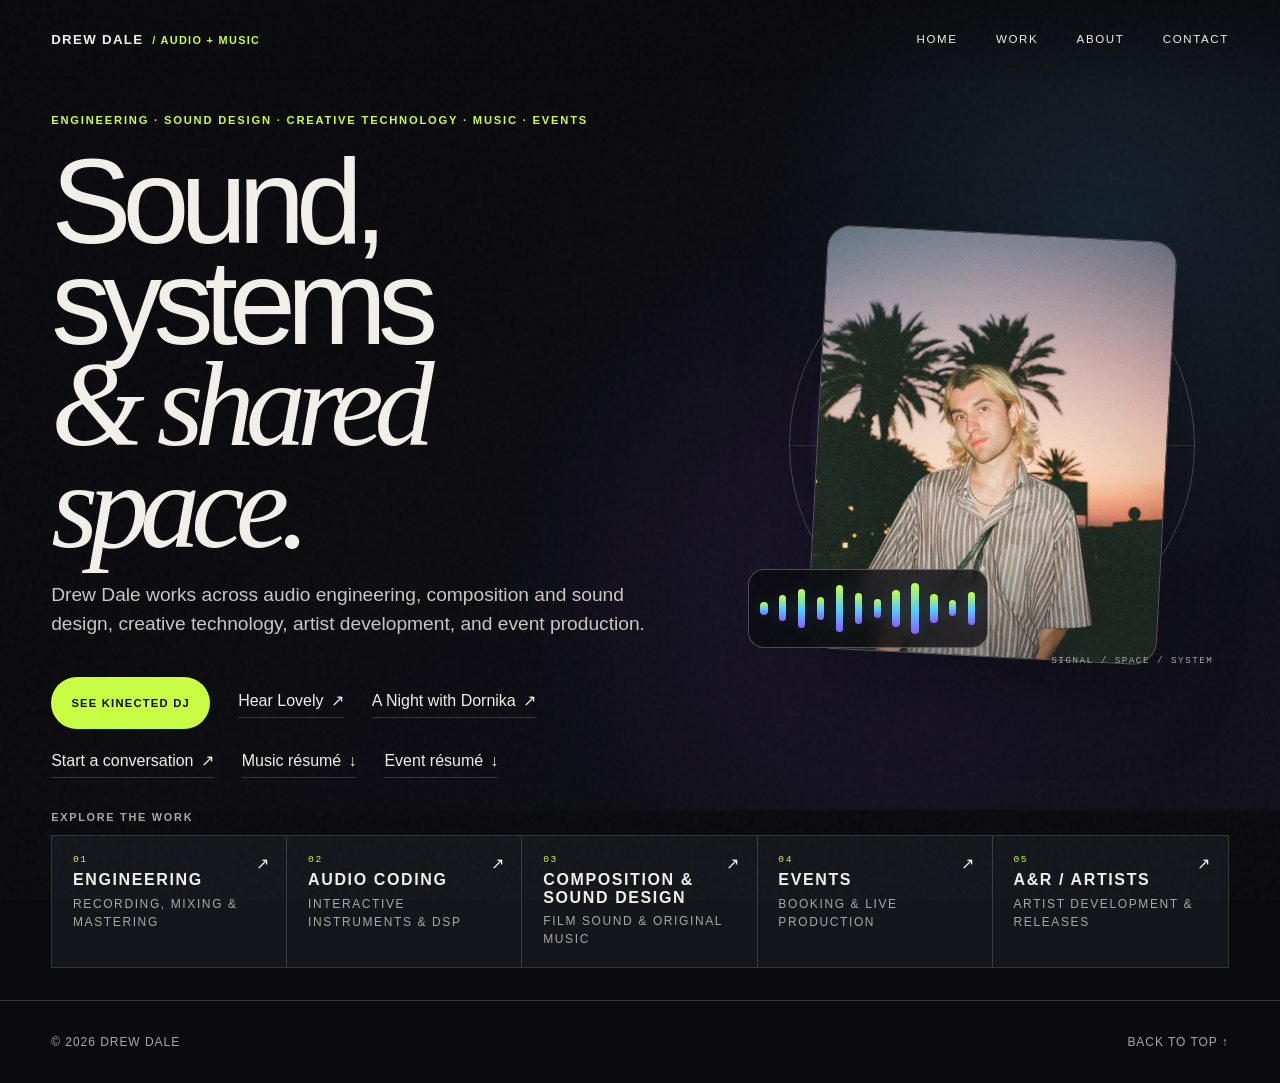
==== commit 5082f75d: "Add composition and sound design portfolio section" ====
--- a/index.html
+++ b/index.html
@@ -3,25 +3,25 @@
 <head>
   <meta charset="utf-8">
   <meta name="viewport" content="width=device-width, initial-scale=1">
-  <meta name="description" content="Drew Dale works across audio engineering, creative technology, artist development, and event production.">
+  <meta name="description" content="Drew Dale works across audio engineering, composition and sound design, creative technology, artist development, and event production.">
   <meta name="theme-color" content="#0b0b0f">
   <link rel="canonical" href="https://drewedale.github.io/">
   <meta property="og:type" content="website">
   <meta property="og:url" content="https://drewedale.github.io/">
   <meta property="og:site_name" content="Drew Dale">
   <meta property="og:title" content="Drew Dale — Audio Engineering, Creative Technology &amp; Events">
-  <meta property="og:description" content="Drew Dale works across audio engineering, creative technology, artist development, and event production.">
+  <meta property="og:description" content="Drew Dale works across audio engineering, composition and sound design, creative technology, artist development, and event production.">
   <meta property="og:image" content="https://drewedale.github.io/assets/drew-dale-portrait.jpg">
   <meta property="og:image:width" content="1565">
   <meta property="og:image:height" content="1037">
   <meta property="og:image:alt" content="Drew Dale at sunset beneath palm trees">
   <meta name="twitter:card" content="summary_large_image">
   <meta name="twitter:title" content="Drew Dale — Audio Engineering, Creative Technology &amp; Events">
-  <meta name="twitter:description" content="Drew Dale works across audio engineering, creative technology, artist development, and event production.">
+  <meta name="twitter:description" content="Drew Dale works across audio engineering, composition and sound design, creative technology, artist development, and event production.">
   <meta name="twitter:image" content="https://drewedale.github.io/assets/drew-dale-portrait.jpg">
   <title>Drew Dale — Audio Engineering, Creative Technology &amp; Events</title>
-  <link rel="stylesheet" href="style.css?v=14">
-  <script src="script.js?v=3" defer></script>
+  <link rel="stylesheet" href="style.css?v=15">
+  <script src="script.js?v=4" defer></script>
 </head>
 <body class="home-page" data-page="home">
   <a class="skip-link" href="#main">Skip to content</a>
@@ -39,9 +39,9 @@
   <main id="main" class="home-main">
 <section class="hero" id="top" aria-labelledby="hero-title">
       <div class="hero-copy">
-        <p class="eyebrow">Engineering · Creative technology · Music · Events</p>
+        <p class="eyebrow">Engineering · Sound design · Creative technology · Music · Events</p>
         <h1 id="hero-title">Sound, systems<br><em>& shared space.</em></h1>
-        <p class="hero-intro">Drew Dale works across audio engineering, creative technology, artist development, and event production.</p>
+        <p class="hero-intro">Drew Dale works across audio engineering, composition and sound design, creative technology, artist development, and event production.</p>
         <div class="hero-actions">
           <a class="button button-primary" href="audio-coding.html#kinected-dj">See Kinected DJ</a>
           <a class="text-link" href="engineering.html#lovely-radio-domo">Hear Lovely <span aria-hidden="true">↗</span></a>
@@ -77,12 +77,16 @@
         <span class="tab-number">02</span><strong>Audio coding</strong>
         <span class="tab-subtitle">Interactive instruments &amp; DSP</span><span class="tab-arrow" aria-hidden="true">↗</span>
       </a>
+      <a href="composition-sound-design.html">
+        <span class="tab-number">03</span><strong>Composition &amp; Sound Design</strong>
+        <span class="tab-subtitle">Film sound &amp; original music</span><span class="tab-arrow" aria-hidden="true">↗</span>
+      </a>
       <a href="events.html">
-        <span class="tab-number">03</span><strong>Events</strong>
+        <span class="tab-number">04</span><strong>Events</strong>
         <span class="tab-subtitle">Booking &amp; live production</span><span class="tab-arrow" aria-hidden="true">↗</span>
       </a>
       <a href="artists.html">
-        <span class="tab-number">04</span><strong>A&amp;R / Artists</strong>
+        <span class="tab-number">05</span><strong>A&amp;R / Artists</strong>
         <span class="tab-subtitle">Artist development &amp; releases</span><span class="tab-arrow" aria-hidden="true">↗</span>
       </a>
     </nav>
--- a/style.css
+++ b/style.css
@@ -965,7 +965,7 @@
 .work-tabs strong { font-size: 1rem; font-weight: 600; line-height: 1.1; }
 .tab-subtitle { color: var(--muted); font-size: .75rem; }
 .tab-arrow { position: absolute; top: 1rem; right: 1rem; font-size: 1rem; }
-.home-tabs { display: grid; grid-template-columns: repeat(4, minmax(0, 1fr)); border: 1px solid var(--line); }
+.home-tabs { display: grid; grid-template-columns: repeat(5, minmax(0, 1fr)); border: 1px solid var(--line); }
 .home-tabs a { min-height: 7rem; }
 .category-work { padding-top: 8rem; }
 .category-heading { margin-bottom: 1rem; }
@@ -984,8 +984,8 @@
   .home-page .hero { flex: none; }
   .home-page .hero-art { width: min(32rem, 80vw); }
   .home-tabs { grid-template-columns: repeat(2, minmax(0, 1fr)); }
-  .home-tabs a:nth-child(2) { border-right: 0; }
-  .home-tabs a:nth-child(-n+2) { border-bottom: 1px solid var(--line); }
+  .home-tabs a:nth-child(2n) { border-right: 0; }
+  .home-tabs a:nth-child(-n+4) { border-bottom: 1px solid var(--line); }
 }
 
 @media (max-width: 540px) {
@@ -1003,3 +1003,9 @@
 .kinect-media p, .kinect-media figcaption, .kinect-feature .project-note { margin: .65rem 0 0; color: var(--muted); font-size: .75rem; line-height: 1.5; }
 .kinect-feature .project-note { position: relative; z-index: 1; max-width: 55rem; margin-top: 1.2rem; }
 @media (max-width: 700px) { .kinect-media { grid-template-columns: 1fr; } }
+
+.film-feature { grid-column: 1 / -1; min-height: 0; padding-bottom: 4.5rem; }
+.film-feature .case-study-copy { max-width: 62rem; }
+.film-media { position: relative; z-index: 1; width: min(100%, 65rem); margin-top: 2rem; }
+.film-media video { display: block; width: 100%; aspect-ratio: 16 / 9; border: 1px solid var(--line); background: #08080c; }
+.film-media p { margin: .65rem 0 0; color: var(--muted); font-size: .75rem; line-height: 1.5; }
